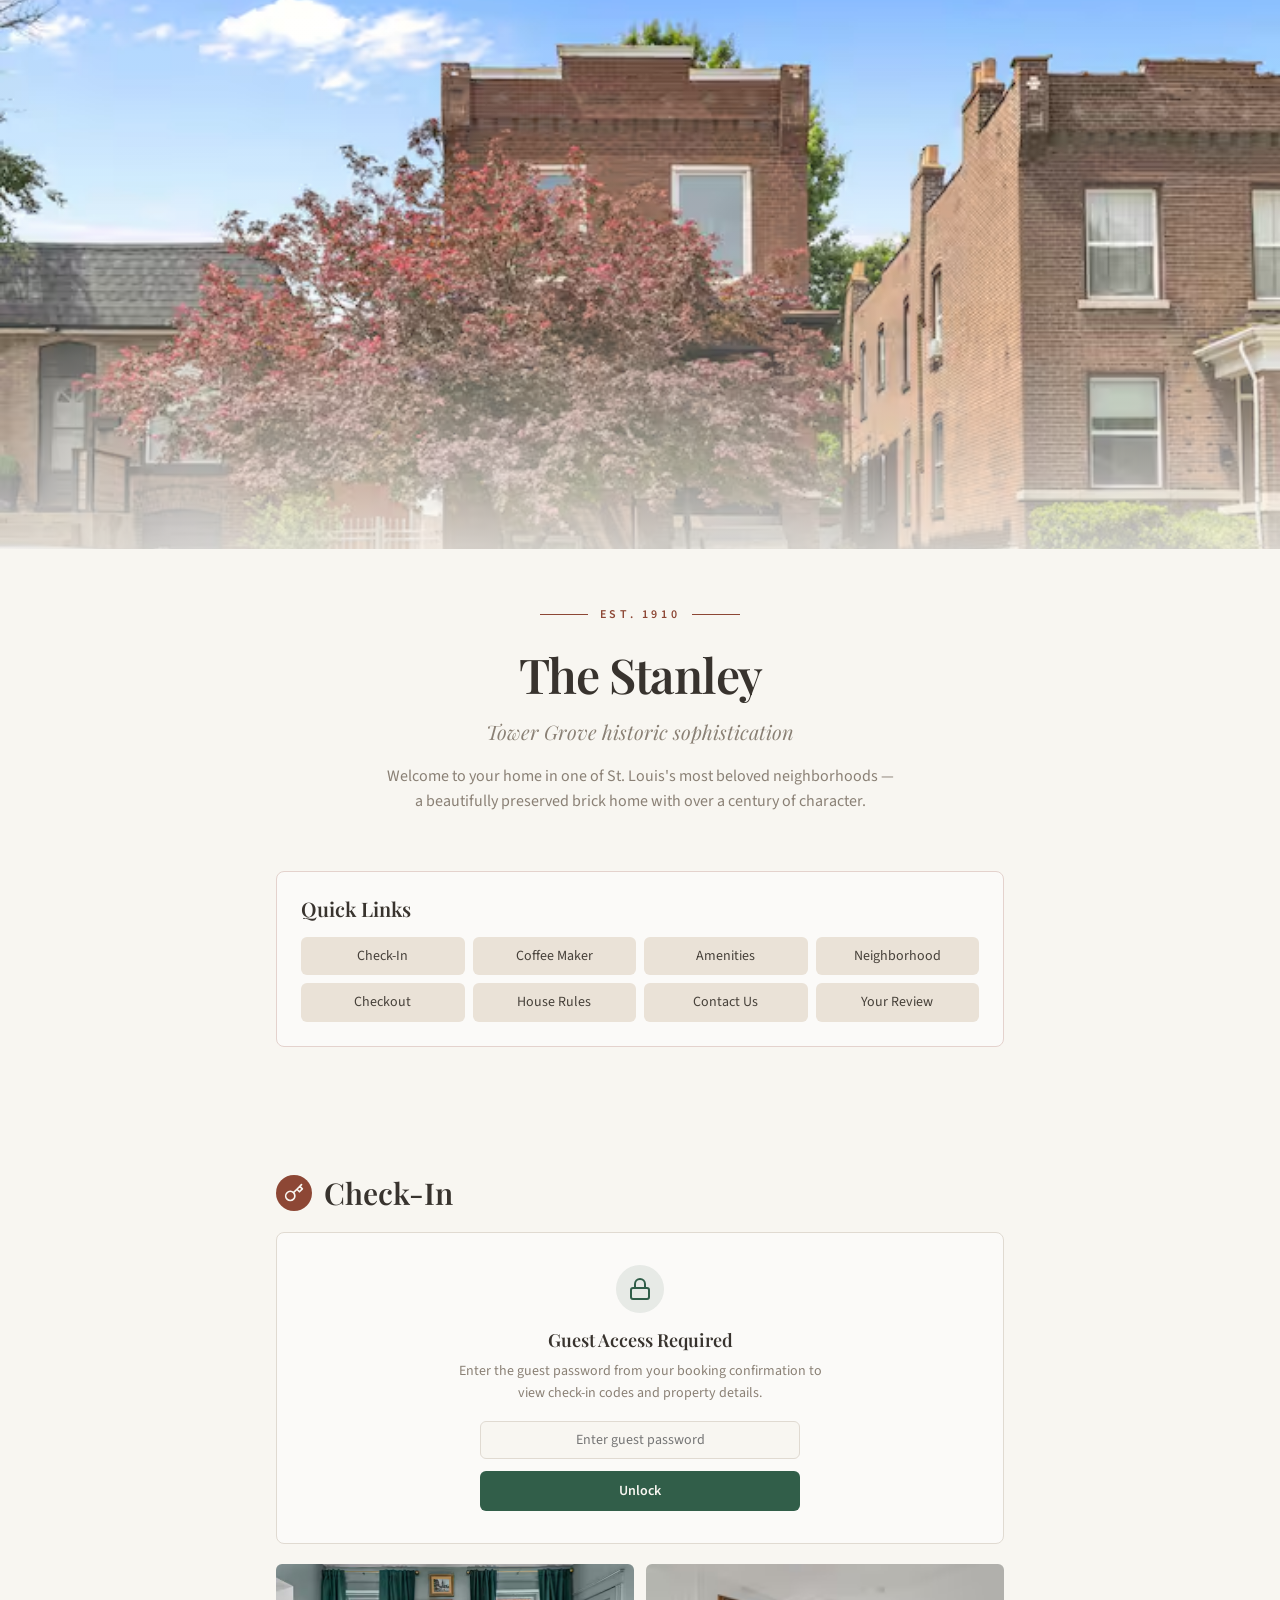
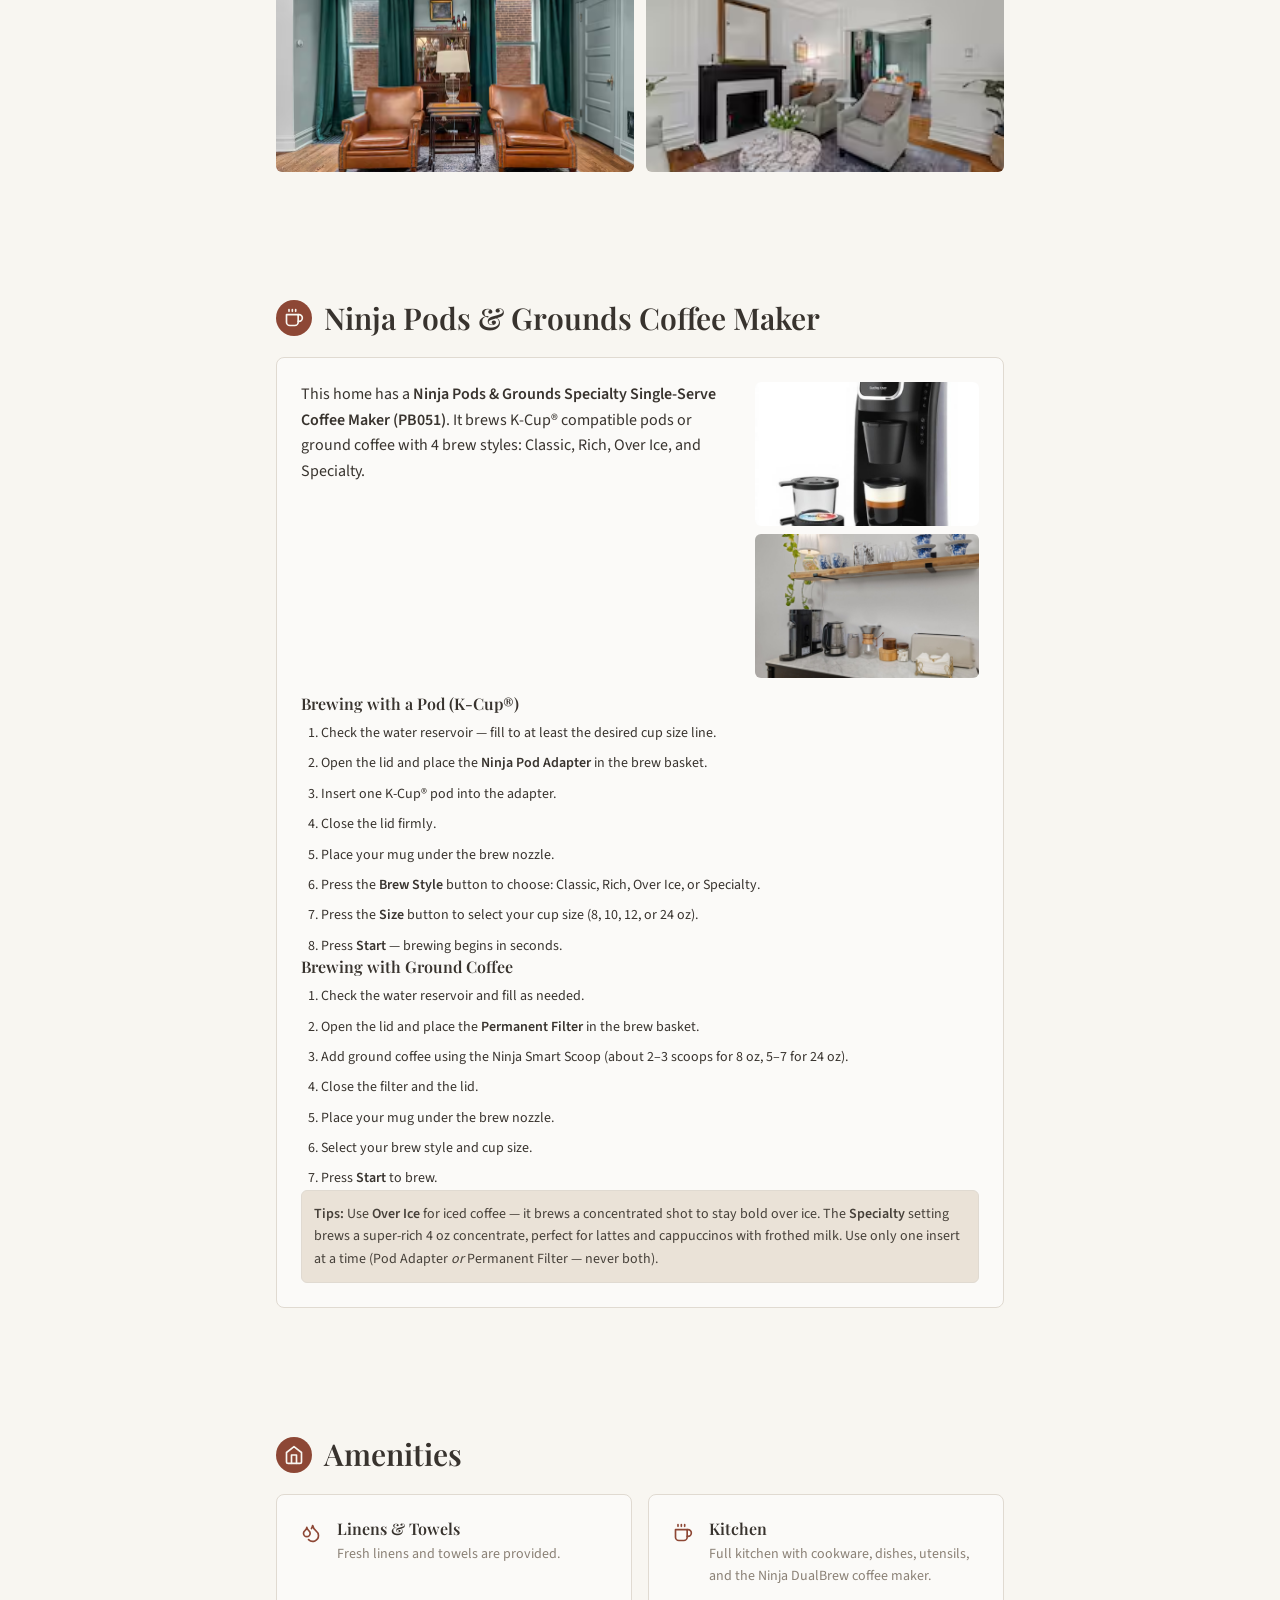
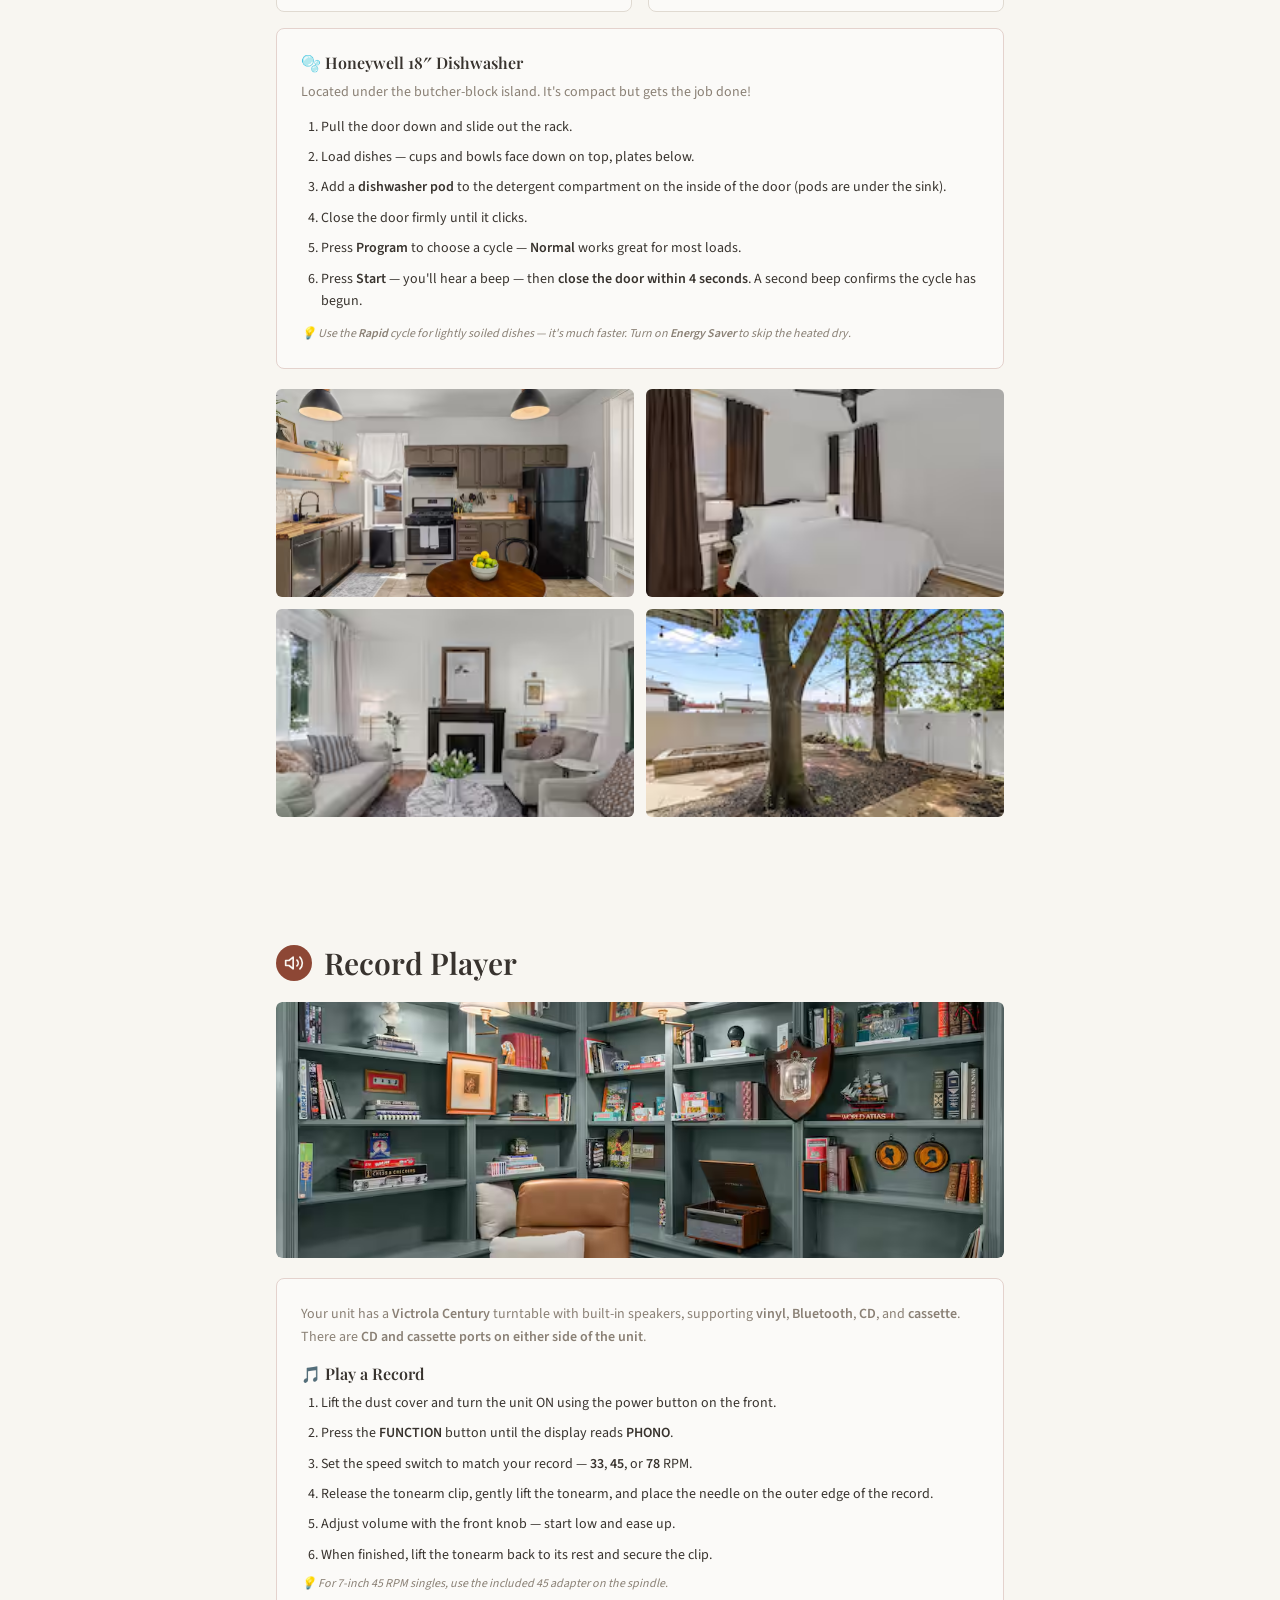
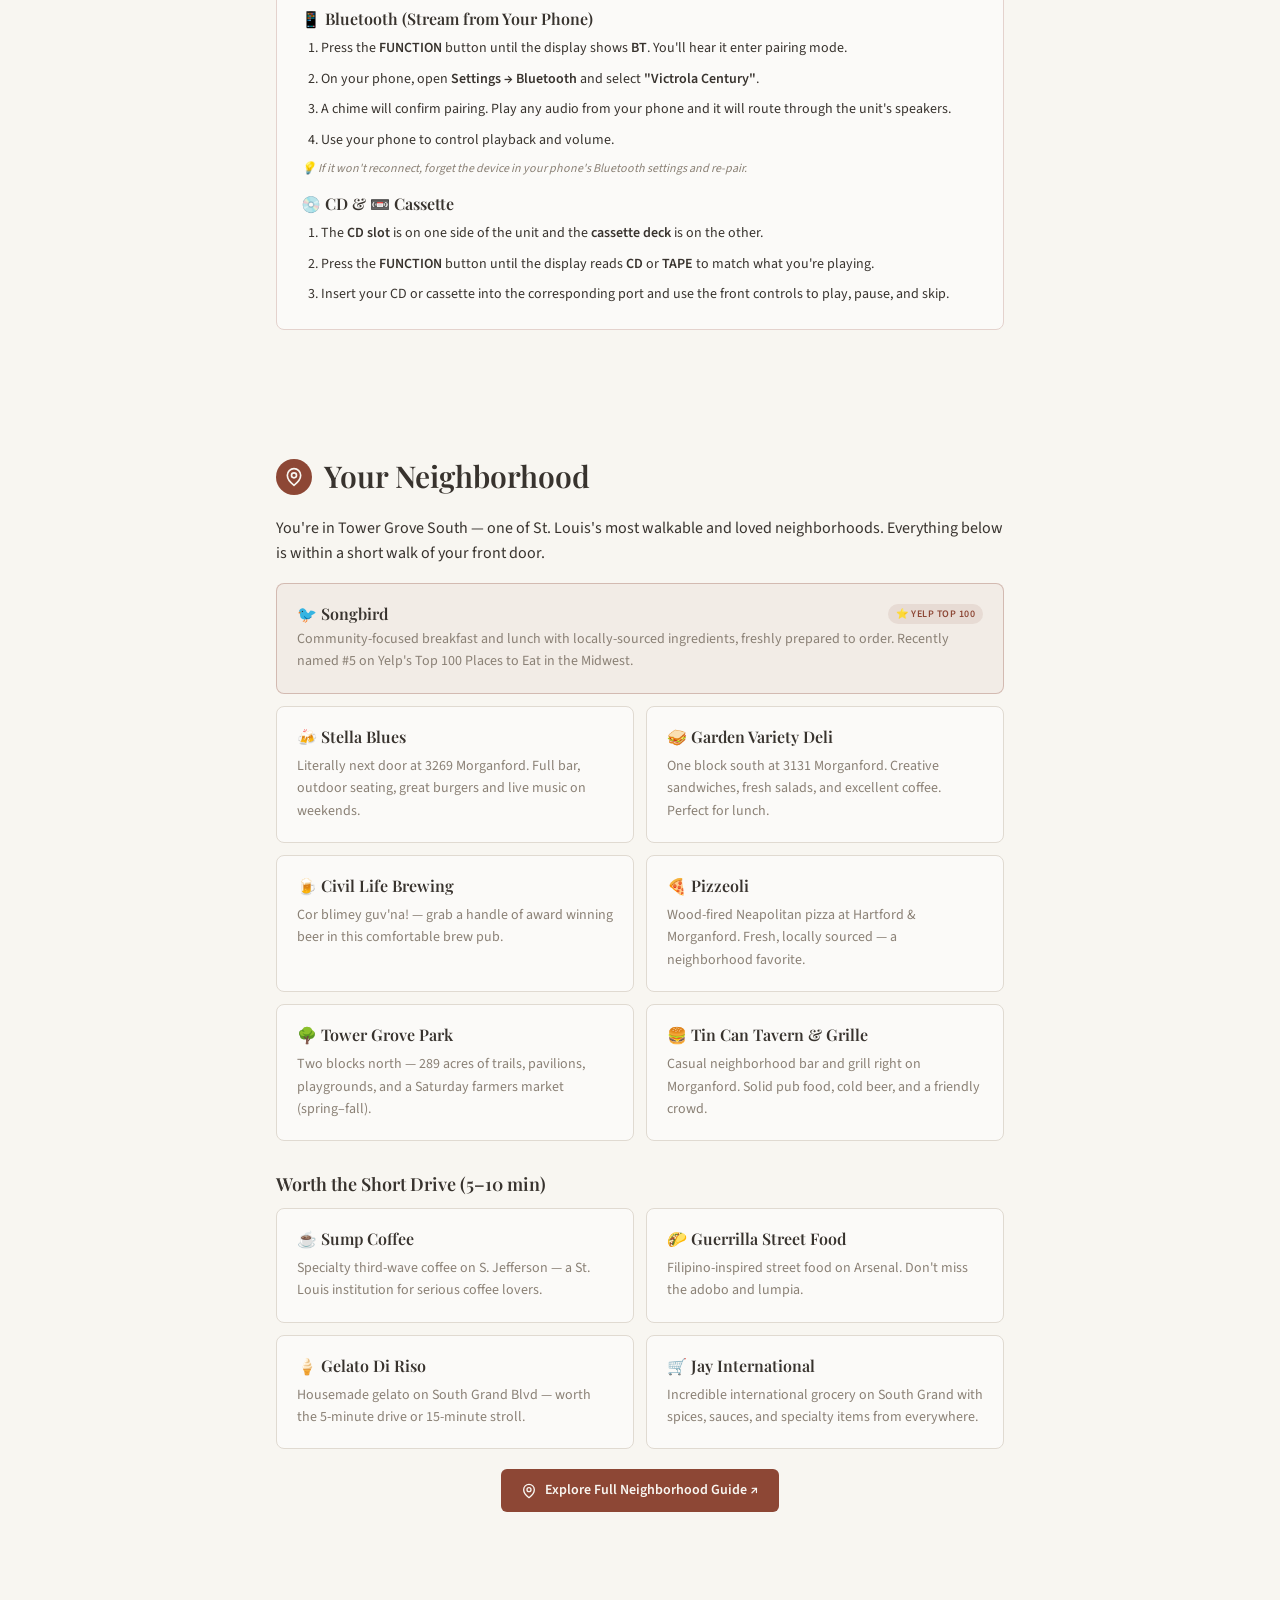
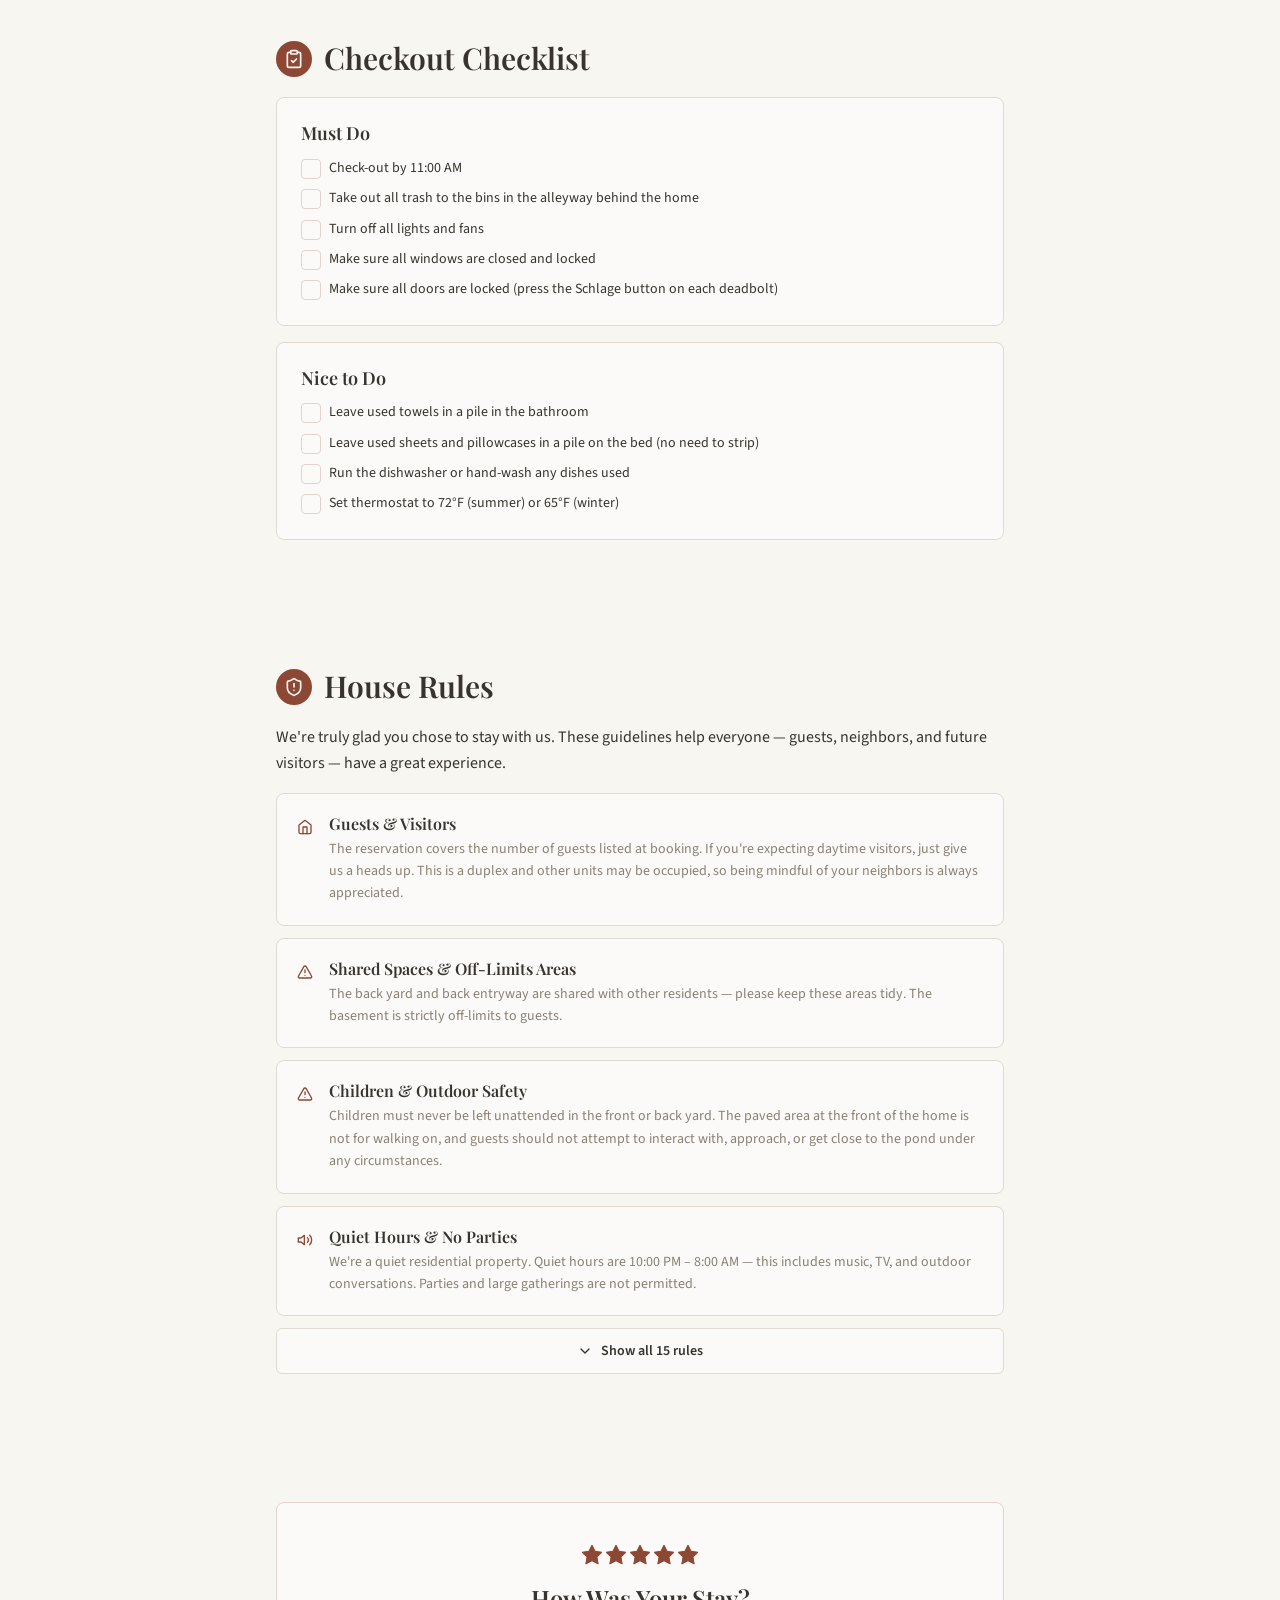
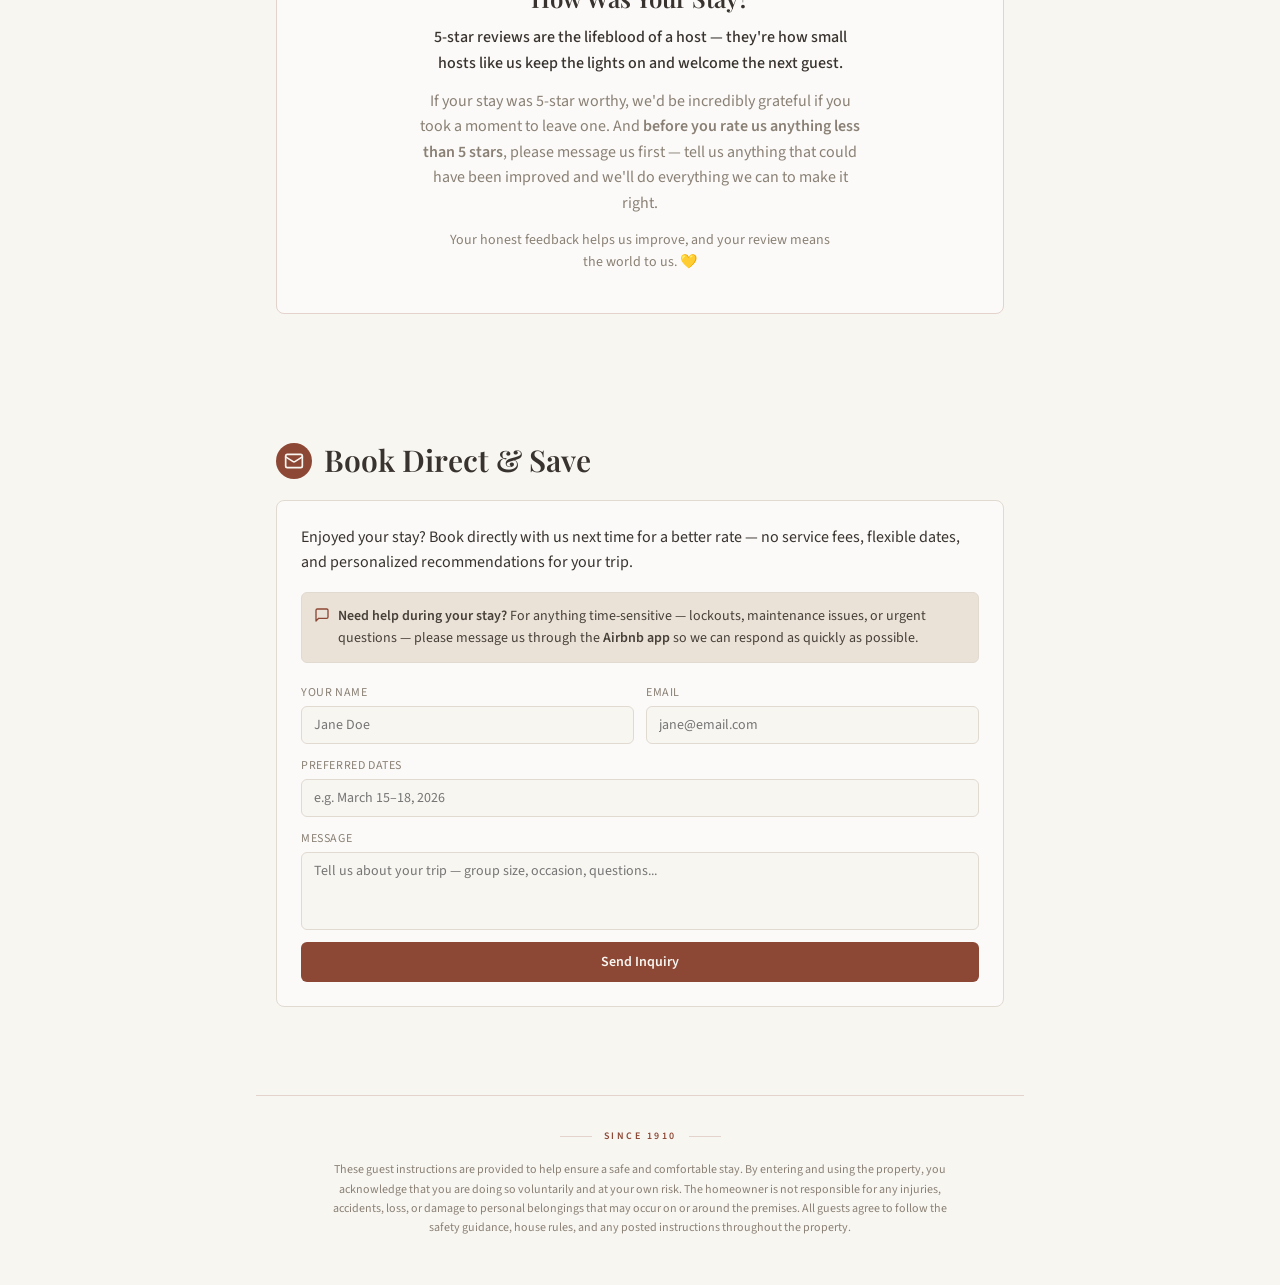
==== morgan-ford-parlor/index.html @ 29f68dd8 "Initial build: The Stanley guest guide (morgan-ford-parlor) Static HTML/CSS rebuild of the guestbook" ====
<!DOCTYPE html>
<html lang="en">
<head>
  <meta charset="UTF-8">
  <meta name="viewport" content="width=device-width, initial-scale=1.0">
  <title>The Stanley — Guest Guide</title>
  <link rel="stylesheet" href="style.css">
</head>
<body>

<!-- ══════════════════════════════════════════════════════════
     HERO
══════════════════════════════════════════════════════════ -->
<header>
  <div class="hero-img-wrap">
    <img
      src="assets/stanley-exterior.jpg"
      alt="The Stanley — a classic brick row home in Tower Grove South"
      class="hero-img"
    />
    <div class="hero-gradient"></div>
  </div>
  <div class="hero-text">
    <div class="hero-divider">
      <span class="hero-divider-line"></span>
      <span class="hero-divider-label">Est. 1910</span>
      <span class="hero-divider-line"></span>
    </div>
    <h1 class="hero-title">The Stanley</h1>
    <p class="hero-subtitle">Tower Grove historic sophistication</p>
    <p class="hero-desc">Welcome to your home in one of St.&nbsp;Louis's most beloved neighborhoods — a beautifully preserved brick home with over a century of character.</p>
  </div>
</header>

<!-- ══════════════════════════════════════════════════════════
     QUICK LINKS
══════════════════════════════════════════════════════════ -->
<nav class="section-container pt-0">
  <div class="info-card border-brick-muted">
    <h2 class="card-h2">Quick Links</h2>
    <div class="quick-links-grid">
      <a href="#checkin"      class="quick-link">Check-In</a>
      <a href="#coffee"       class="quick-link">Coffee Maker</a>
      <a href="#amenities"    class="quick-link">Amenities</a>
      <a href="#neighborhood" class="quick-link">Neighborhood</a>
      <a href="#checkout"     class="quick-link">Checkout</a>
      <a href="#rules"        class="quick-link">House Rules</a>
      <a href="#contact"      class="quick-link">Contact Us</a>
      <a href="#review"       class="quick-link">Your Review</a>
    </div>
  </div>
</nav>

<!-- ══════════════════════════════════════════════════════════
     CHECK-IN
══════════════════════════════════════════════════════════ -->
<section id="checkin" class="section-container">
  <div class="section-header">
    <div class="section-icon">
      <svg viewBox="0 0 24 24"><path d="m21 2-2 2m-7.61 7.61a5.5 5.5 0 1 1-7.778 7.778 5.5 5.5 0 0 1 7.777-7.777zm0 0L15.5 7.5m0 0 3 3L22 7l-3-3m-3.5 3.5L19 4"/></svg>
    </div>
    <h2 class="section-title">Check-In</h2>
  </div>

  <!-- Password Gate (shown when not unlocked) -->
  <div id="checkin-locked" class="password-gate">
    <div class="pg-icon-wrap">
      <div class="pg-icon-circle">
        <svg viewBox="0 0 24 24"><rect width="18" height="11" x="3" y="11" rx="2" ry="2"/><path d="M7 11V7a5 5 0 0 1 10 0v4"/></svg>
      </div>
    </div>
    <h3 class="pg-title">Guest Access Required</h3>
    <p class="pg-desc">Enter the guest password from your booking confirmation to view check-in codes and property details.</p>
    <form class="pg-form" id="pg-form" onsubmit="handlePasswordSubmit(event)">
      <input
        id="pg-input"
        type="password"
        maxlength="50"
        placeholder="Enter guest password"
        class="pg-input"
        oninput="document.getElementById('pg-error').classList.add('hidden')"
      />
      <p id="pg-error" class="pg-error hidden">Incorrect password. Please try again.</p>
      <button type="submit" class="pg-btn">Unlock</button>
    </form>
  </div>

  <!-- Check-in content (hidden until unlocked) -->
  <div id="checkin-content" class="hidden">

    <!-- Times -->
    <div class="grid-2">
      <div class="code-card">
        <p class="code-card-label">Check-In Time</p>
        <p class="code-box">3:00 PM</p>
      </div>
      <div class="code-card">
        <p class="code-card-label">Check-Out Time</p>
        <p class="code-box">11:00 AM</p>
      </div>
    </div>

    <!-- Codes -->
    <div class="grid-2 mt-4">
      <div class="code-card">
        <p class="code-card-label">Door Code</p>
        <p class="code-box">Sent via Airbnb</p>
      </div>
      <div class="code-card">
        <p class="code-card-label">Back Gate Code</p>
        <p class="code-box">9577</p>
      </div>
    </div>

    <!-- WiFi -->
    <div class="wifi-card mt-4">
      <div class="wifi-header">
        <svg viewBox="0 0 24 24"><path d="M5 12.55a11 11 0 0 1 14.08 0"/><path d="M1.42 9a16 16 0 0 1 21.16 0"/><path d="M8.53 16.11a6 6 0 0 1 6.95 0"/><line x1="12" x2="12.01" y1="20" y2="20"/></svg>
        <span class="wifi-label">WiFi: 3257 1st Floor</span>
      </div>
      <p class="code-box" id="wifi-password">GreatStay!</p>
      <button class="wifi-copy-btn" id="wifi-copy-btn" onclick="copyWifiPassword()">
        <svg id="wifi-copy-icon" viewBox="0 0 24 24"><rect width="14" height="14" x="8" y="8" rx="2" ry="2"/><path d="M4 16c-1.1 0-2-.9-2-2V4c0-1.1.9-2 2-2h10c1.1 0 2 .9 2 2"/></svg>
        <svg id="wifi-check-icon" viewBox="0 0 24 24" class="hidden"><path d="M20 6 9 17l-5-5"/></svg>
        <span id="wifi-copy-label">Copy password</span>
      </button>
    </div>

    <!-- Arrival Instructions -->
    <div class="info-card mt-4">
      <h3 class="card-h3">Arrival Instructions</h3>
      <p style="font-size:0.875rem;color:var(--muted-fg);margin-bottom:0.75rem;">
        The front and back doors use a <strong>Schlage Encode Smart Deadbolt</strong> — no physical key needed.
      </p>
      <ol class="steps">
        <li>Navigate to the address provided in your booking confirmation.</li>
        <li>At the front door, enter your <strong>guest code</strong> on the Schlage touchscreen keypad — the deadbolt will unlock automatically.</li>
        <li>Let yourself in and make yourself at home!</li>
        <li>To lock the door, press the <strong>Schlage button</strong> on the keypad.</li>
      </ol>
    </div>

    <!-- Back Gate Collapsible -->
    <div class="info-card mt-4">
      <button class="collapsible-trigger" onclick="toggleBackGate()" aria-expanded="false" id="back-gate-trigger">
        <div class="collapsible-trigger-left">
          <svg viewBox="0 0 24 24"><rect width="18" height="11" x="3" y="11" rx="2" ry="2"/><path d="M7 11V7a5 5 0 0 1 10 0v4"/></svg>
          <h3 class="card-h3" style="margin:0;">Back Gate &amp; Parking Access</h3>
        </div>
        <svg class="collapsible-chevron" id="back-gate-chevron" viewBox="0 0 24 24"><path d="m6 9 6 6 6-6"/></svg>
      </button>
      <div id="back-gate-body" class="hidden">
        <div class="collapsible-body">
          <h4 class="card-h4">Finding the Parking Spot</h4>
          <p style="font-size:0.875rem;color:var(--fg);margin-bottom:0.75rem;">
            Your private parking space is tucked behind the home, accessed from the alley. From Morgan Ford Rd, turn onto <strong>Fyler Ave</strong> and look for the alley entrance just past <strong>Stella Blues Grill</strong>. Head up the alley and you'll find the parking pad directly behind the house — your designated space is highlighted on the map below.
          </p>
          <figure class="parking-map-figure">
            <div style="position:relative;">
              <img
                src="assets/morganford-parking-map.png"
                alt="Map showing the parking area behind the home, accessible from the alley off Fyler Ave"
                loading="lazy"
              />
              <div class="parking-label" aria-hidden="true">Your Parking ↑</div>
            </div>
            <figcaption class="parking-map-caption">Your parking pad (highlighted) sits directly behind the home, off the alley.</figcaption>
          </figure>

          <h4 class="card-h4 mt-4">Using the Back Gate</h4>
          <p style="font-size:0.875rem;color:var(--fg);margin-bottom:0.75rem;">
            The back gate is secured with a <strong>Yardlock</strong> — a keyless latch. Your <strong>Back Gate Code</strong> is shown in the Check-In section above.
          </p>
          <ol class="steps">
            <li>Enter <strong>9577</strong> on the Yardlock keypad on the outside of the gate.</li>
            <li>Once unlocked, <strong>pull the lock itself toward you and down</strong> to release the latch — the gate will swing open.</li>
            <li>After entering, push the gate firmly shut behind you until it <strong>clicks</strong> locked.</li>
          </ol>
          <p style="font-size:0.75rem;color:var(--muted-fg);margin-top:0.75rem;">
            The Yardlock re-locks automatically when the gate closes — just make sure you hear the click.
          </p>
        </div>
      </div>
    </div>

  </div><!-- /checkin-content -->

  <!-- Photos always visible -->
  <div class="photo-grid-2">
    <img src="assets/stanley-living-room.jpg" alt="The Stanley living room with leather chairs and emerald drapes" />
    <img src="assets/stanley-front-parlor.jpg" alt="The Stanley front parlor with marble fireplace" />
  </div>
</section>

<!-- ══════════════════════════════════════════════════════════
     COFFEE MAKER
══════════════════════════════════════════════════════════ -->
<section id="coffee" class="section-container">
  <div class="section-header">
    <div class="section-icon">
      <svg viewBox="0 0 24 24"><path d="M17 8h1a4 4 0 1 1 0 8h-1"/><path d="M3 8h14v9a4 4 0 0 1-4 4H7a4 4 0 0 1-4-4Z"/><line x1="6" x2="6" y1="2" y2="4"/><line x1="10" x2="10" y1="2" y2="4"/><line x1="14" x2="14" y1="2" y2="4"/></svg>
    </div>
    <h2 class="section-title">Ninja Pods &amp; Grounds Coffee Maker</h2>
  </div>
  <div class="info-card">
    <div class="coffee-flex mb-4">
      <div class="coffee-text">
        <p style="color:var(--fg);">This home has a <strong>Ninja Pods &amp; Grounds Specialty Single-Serve Coffee Maker (PB051)</strong>. It brews K-Cup® compatible pods or ground coffee with 4 brew styles: Classic, Rich, Over Ice, and Specialty.</p>
      </div>
      <div class="coffee-images">
        <img src="assets/ninja-dualbrew.jpg" alt="Ninja PB051 Pods &amp; Grounds coffee maker" />
        <img src="assets/stanley-coffee-station.jpg" alt="The Stanley coffee station with kettle, pour-over, grinder, and toaster" />
      </div>
    </div>

    <h3 class="card-h3">Brewing with a Pod (K-Cup®)</h3>
    <ol class="steps mb-4">
      <li>Check the water reservoir — fill to at least the desired cup size line.</li>
      <li>Open the lid and place the <strong>Ninja Pod Adapter</strong> in the brew basket.</li>
      <li>Insert one K-Cup® pod into the adapter.</li>
      <li>Close the lid firmly.</li>
      <li>Place your mug under the brew nozzle.</li>
      <li>Press the <strong>Brew Style</strong> button to choose: Classic, Rich, Over Ice, or Specialty.</li>
      <li>Press the <strong>Size</strong> button to select your cup size (8, 10, 12, or 24 oz).</li>
      <li>Press <strong>Start</strong> — brewing begins in seconds.</li>
    </ol>

    <h3 class="card-h3">Brewing with Ground Coffee</h3>
    <ol class="steps mb-4">
      <li>Check the water reservoir and fill as needed.</li>
      <li>Open the lid and place the <strong>Permanent Filter</strong> in the brew basket.</li>
      <li>Add ground coffee using the Ninja Smart Scoop (about 2–3 scoops for 8 oz, 5–7 for 24 oz).</li>
      <li>Close the filter and the lid.</li>
      <li>Place your mug under the brew nozzle.</li>
      <li>Select your brew style and cup size.</li>
      <li>Press <strong>Start</strong> to brew.</li>
    </ol>

    <div class="tips-box">
      <strong>Tips:</strong> Use <strong>Over Ice</strong> for iced coffee — it brews a concentrated shot to stay bold over ice. The <strong>Specialty</strong> setting brews a super-rich 4 oz concentrate, perfect for lattes and cappuccinos with frothed milk. Use only one insert at a time (Pod Adapter <em>or</em> Permanent Filter — never both).
    </div>
  </div>
</section>

<!-- ══════════════════════════════════════════════════════════
     AMENITIES
══════════════════════════════════════════════════════════ -->
<section id="amenities" class="section-container">
  <div class="section-header">
    <div class="section-icon">
      <svg viewBox="0 0 24 24"><path d="m3 9 9-7 9 7v11a2 2 0 0 1-2 2H5a2 2 0 0 1-2-2z"/><polyline points="9 22 9 12 15 12 15 22"/></svg>
    </div>
    <h2 class="section-title">Amenities</h2>
  </div>

  <div class="grid-2">
    <div class="icon-card">
      <div class="icon-card-icon">
        <svg viewBox="0 0 24 24"><path d="M7 16.3c2.2 0 4-1.83 4-4.05 0-1.16-.57-2.26-1.71-3.19S7.29 6.75 7 5.3c-.29 1.45-1.14 2.84-2.29 3.76S3 11.1 3 12.25c0 2.22 1.8 4.05 4 4.05z"/><path d="M12.56 6.6A10.97 10.97 0 0 0 14 3.02c.5 2.5 2 4.9 4 6.5s3 3.5 3 5.5a6.98 6.98 0 0 1-11.91 4.97"/></svg>
      </div>
      <div>
        <h4 class="icon-card-title">Linens &amp; Towels</h4>
        <p class="icon-card-desc">Fresh linens and towels are provided.</p>
      </div>
    </div>
    <div class="icon-card">
      <div class="icon-card-icon">
        <svg viewBox="0 0 24 24"><path d="M17 8h1a4 4 0 1 1 0 8h-1"/><path d="M3 8h14v9a4 4 0 0 1-4 4H7a4 4 0 0 1-4-4Z"/><line x1="6" x2="6" y1="2" y2="4"/><line x1="10" x2="10" y1="2" y2="4"/><line x1="14" x2="14" y1="2" y2="4"/></svg>
      </div>
      <div>
        <h4 class="icon-card-title">Kitchen</h4>
        <p class="icon-card-desc">Full kitchen with cookware, dishes, utensils, and the Ninja DualBrew coffee maker.</p>
      </div>
    </div>
  </div>

  <!-- Dishwasher -->
  <div class="info-card border-brick-muted mt-4">
    <h3 class="card-h3">🫧 Honeywell 18″ Dishwasher</h3>
    <p style="font-size:0.875rem;color:var(--muted-fg);margin-bottom:0.75rem;">
      Located under the butcher-block island. It's compact but gets the job done!
    </p>
    <ol class="steps">
      <li>Pull the door down and slide out the rack.</li>
      <li>Load dishes — cups and bowls face down on top, plates below.</li>
      <li>Add a <strong>dishwasher pod</strong> to the detergent compartment on the inside of the door (pods are under the sink).</li>
      <li>Close the door firmly until it clicks.</li>
      <li>Press <strong>Program</strong> to choose a cycle — <strong>Normal</strong> works great for most loads.</li>
      <li>Press <strong>Start</strong> — you'll hear a beep — then <strong>close the door within 4 seconds</strong>. A second beep confirms the cycle has begun.</li>
    </ol>
    <p style="font-size:0.75rem;color:var(--muted-fg);margin-top:0.75rem;font-style:italic;">
      💡 Use the <strong>Rapid</strong> cycle for lightly soiled dishes — it's much faster. Turn on <strong>Energy Saver</strong> to skip the heated dry.
    </p>
  </div>

  <div class="photo-grid-2">
    <img src="assets/stanley-kitchen.jpg"      alt="The Stanley eat-in kitchen with butcher-block counters and gas range" />
    <img src="assets/stanley-bedroom.jpg"      alt="The Stanley bedroom with king bed and ceiling fan" />
    <img src="assets/stanley-sitting-room.jpg" alt="The Stanley sitting room with marble fireplace" />
    <img src="assets/stanley-backyard.jpg"     alt="The Stanley private backyard with mature shade tree and string lights" />
  </div>
</section>

<!-- ══════════════════════════════════════════════════════════
     RECORD PLAYER
══════════════════════════════════════════════════════════ -->
<section id="record-player" class="section-container">
  <div class="section-header">
    <div class="section-icon">
      <svg viewBox="0 0 24 24"><polygon points="11 5 6 9 2 9 2 15 6 15 11 19 11 5"/><path d="M15.54 8.46a5 5 0 0 1 0 7.07"/><path d="M19.07 4.93a10 10 0 0 1 0 14.14"/></svg>
    </div>
    <h2 class="section-title">Record Player</h2>
  </div>

  <div class="photo-full mb-5">
    <img src="assets/stanley-library.jpg" alt="The Stanley library nook with leather chair, bookshelves, and Victrola turntable" />
  </div>

  <div class="info-card border-brick-muted">
    <p style="font-size:0.875rem;color:var(--muted-fg);margin-bottom:1rem;">
      Your unit has a <strong>Victrola Century</strong> turntable with built-in speakers, supporting <strong>vinyl</strong>, <strong>Bluetooth</strong>, <strong>CD</strong>, and <strong>cassette</strong>. There are <strong>CD and cassette ports on either side of the unit</strong>.
    </p>

    <div class="record-section">
      <h3 class="record-section-title">🎵 Play a Record</h3>
      <ol class="steps">
        <li>Lift the dust cover and turn the unit ON using the power button on the front.</li>
        <li>Press the <strong>FUNCTION</strong> button until the display reads <strong>PHONO</strong>.</li>
        <li>Set the speed switch to match your record — <strong>33</strong>, <strong>45</strong>, or <strong>78</strong> RPM.</li>
        <li>Release the tonearm clip, gently lift the tonearm, and place the needle on the outer edge of the record.</li>
        <li>Adjust volume with the front knob — start low and ease up.</li>
        <li>When finished, lift the tonearm back to its rest and secure the clip.</li>
      </ol>
      <p class="record-tip">💡 For 7-inch 45 RPM singles, use the included 45 adapter on the spindle.</p>
    </div>

    <div class="record-section">
      <h3 class="record-section-title">📱 Bluetooth (Stream from Your Phone)</h3>
      <ol class="steps">
        <li>Press the <strong>FUNCTION</strong> button until the display shows <strong>BT</strong>. You'll hear it enter pairing mode.</li>
        <li>On your phone, open <strong>Settings → Bluetooth</strong> and select <strong>"Victrola Century"</strong>.</li>
        <li>A chime will confirm pairing. Play any audio from your phone and it will route through the unit's speakers.</li>
        <li>Use your phone to control playback and volume.</li>
      </ol>
      <p class="record-tip">💡 If it won't reconnect, forget the device in your phone's Bluetooth settings and re-pair.</p>
    </div>

    <div class="record-section">
      <h3 class="record-section-title">💿 CD &amp; 📼 Cassette</h3>
      <ol class="steps">
        <li>The <strong>CD slot</strong> is on one side of the unit and the <strong>cassette deck</strong> is on the other.</li>
        <li>Press the <strong>FUNCTION</strong> button until the display reads <strong>CD</strong> or <strong>TAPE</strong> to match what you're playing.</li>
        <li>Insert your CD or cassette into the corresponding port and use the front controls to play, pause, and skip.</li>
      </ol>
    </div>
  </div>
</section>

<!-- ══════════════════════════════════════════════════════════
     NEIGHBORHOOD
══════════════════════════════════════════════════════════ -->
<section id="neighborhood" class="section-container">
  <div class="section-header">
    <div class="section-icon">
      <svg viewBox="0 0 24 24"><path d="M20 10c0 6-8 12-8 12s-8-6-8-12a8 8 0 0 1 16 0Z"/><circle cx="12" cy="10" r="3"/></svg>
    </div>
    <h2 class="section-title">Your Neighborhood</h2>
  </div>

  <p style="color:var(--fg);margin-bottom:1rem;">
    You're in Tower Grove South — one of St.&nbsp;Louis's most walkable and loved neighborhoods. Everything below is within a short walk of your front door.
  </p>

  <div class="neighborhood-grid">
    <div class="nbhd-card highlight full-row">
      <div class="nbhd-card-header">
        <h4 class="nbhd-title">🐦 Songbird</h4>
        <span class="nbhd-badge">⭐ Yelp Top 100</span>
      </div>
      <p class="nbhd-desc">Community-focused breakfast and lunch with locally-sourced ingredients, freshly prepared to order. Recently named #5 on Yelp's Top 100 Places to Eat in the Midwest.</p>
    </div>
    <div class="nbhd-card">
      <h4 class="nbhd-title mb-2">🍻 Stella Blues</h4>
      <p class="nbhd-desc">Literally next door at 3269 Morganford. Full bar, outdoor seating, great burgers and live music on weekends.</p>
    </div>
    <div class="nbhd-card">
      <h4 class="nbhd-title mb-2">🥪 Garden Variety Deli</h4>
      <p class="nbhd-desc">One block south at 3131 Morganford. Creative sandwiches, fresh salads, and excellent coffee. Perfect for lunch.</p>
    </div>
    <div class="nbhd-card">
      <h4 class="nbhd-title mb-2">🍺 Civil Life Brewing</h4>
      <p class="nbhd-desc">Cor blimey guv'na! — grab a handle of award winning beer in this comfortable brew pub.</p>
    </div>
    <div class="nbhd-card">
      <h4 class="nbhd-title mb-2">🍕 Pizzeoli</h4>
      <p class="nbhd-desc">Wood-fired Neapolitan pizza at Hartford &amp; Morganford. Fresh, locally sourced — a neighborhood favorite.</p>
    </div>
    <div class="nbhd-card">
      <h4 class="nbhd-title mb-2">🌳 Tower Grove Park</h4>
      <p class="nbhd-desc">Two blocks north — 289 acres of trails, pavilions, playgrounds, and a Saturday farmers market (spring–fall).</p>
    </div>
    <div class="nbhd-card">
      <h4 class="nbhd-title mb-2">🍔 Tin Can Tavern &amp; Grille</h4>
      <p class="nbhd-desc">Casual neighborhood bar and grill right on Morganford. Solid pub food, cold beer, and a friendly crowd.</p>
    </div>
  </div>

  <h3 class="nbhd-subheading">Worth the Short Drive (5–10 min)</h3>
  <div class="neighborhood-grid">
    <div class="nbhd-card">
      <h4 class="nbhd-title mb-2">☕ Sump Coffee</h4>
      <p class="nbhd-desc">Specialty third-wave coffee on S. Jefferson — a St. Louis institution for serious coffee lovers.</p>
    </div>
    <div class="nbhd-card">
      <h4 class="nbhd-title mb-2">🌮 Guerrilla Street Food</h4>
      <p class="nbhd-desc">Filipino-inspired street food on Arsenal. Don't miss the adobo and lumpia.</p>
    </div>
    <div class="nbhd-card">
      <h4 class="nbhd-title mb-2">🍦 Gelato Di Riso</h4>
      <p class="nbhd-desc">Housemade gelato on South Grand Blvd — worth the 5-minute drive or 15-minute stroll.</p>
    </div>
    <div class="nbhd-card">
      <h4 class="nbhd-title mb-2">🛒 Jay International</h4>
      <p class="nbhd-desc">Incredible international grocery on South Grand with spices, sauces, and specialty items from everywhere.</p>
    </div>
  </div>

  <div style="margin-top:1.25rem;text-align:center;">
    <a href="tower-grove-south.html" class="explore-btn">
      <svg viewBox="0 0 24 24"><path d="M20 10c0 6-8 12-8 12s-8-6-8-12a8 8 0 0 1 16 0Z"/><circle cx="12" cy="10" r="3"/></svg>
      Explore Full Neighborhood Guide ↗
    </a>
  </div>
</section>

<!-- ══════════════════════════════════════════════════════════
     CHECKOUT
══════════════════════════════════════════════════════════ -->
<section id="checkout" class="section-container">
  <div class="section-header">
    <div class="section-icon">
      <svg viewBox="0 0 24 24"><rect width="8" height="4" x="8" y="2" rx="1" ry="1"/><path d="M16 4h2a2 2 0 0 1 2 2v14a2 2 0 0 1-2 2H6a2 2 0 0 1-2-2V6a2 2 0 0 1 2-2h2"/><path d="m9 14 2 2 4-4"/></svg>
    </div>
    <h2 class="section-title">Checkout Checklist</h2>
  </div>

  <div class="space-y-4">
    <div class="info-card">
      <h3 class="checklist-title">Must Do</h3>
      <ul class="checklist-items">
        <li class="checklist-item"><span class="checklist-box"></span>Check-out by 11:00 AM</li>
        <li class="checklist-item"><span class="checklist-box"></span>Take out all trash to the bins in the alleyway behind the home</li>
        <li class="checklist-item"><span class="checklist-box"></span>Turn off all lights and fans</li>
        <li class="checklist-item"><span class="checklist-box"></span>Make sure all windows are closed and locked</li>
        <li class="checklist-item"><span class="checklist-box"></span>Make sure all doors are locked (press the Schlage button on each deadbolt)</li>
      </ul>
    </div>
    <div class="info-card">
      <h3 class="checklist-title">Nice to Do</h3>
      <ul class="checklist-items">
        <li class="checklist-item"><span class="checklist-box"></span>Leave used towels in a pile in the bathroom</li>
        <li class="checklist-item"><span class="checklist-box"></span>Leave used sheets and pillowcases in a pile on the bed (no need to strip)</li>
        <li class="checklist-item"><span class="checklist-box"></span>Run the dishwasher or hand-wash any dishes used</li>
        <li class="checklist-item"><span class="checklist-box"></span>Set thermostat to 72°F (summer) or 65°F (winter)</li>
      </ul>
    </div>
  </div>
</section>

<!-- ══════════════════════════════════════════════════════════
     HOUSE RULES
══════════════════════════════════════════════════════════ -->
<section id="rules" class="section-container">
  <div class="section-header">
    <div class="section-icon">
      <svg viewBox="0 0 24 24"><path d="M20 13c0 5-3.5 7.5-7.66 8.95a1 1 0 0 1-.67-.01C7.5 20.5 4 18 4 13V6a1 1 0 0 1 1-1c2 0 4.5-1.2 6.24-2.72a1.17 1.17 0 0 1 1.52 0C14.51 3.81 17 5 19 5a1 1 0 0 1 1 1z"/><path d="M12 8v4"/><path d="M12 16h.01"/></svg>
    </div>
    <h2 class="section-title">House Rules</h2>
  </div>

  <p style="color:var(--fg);margin-bottom:1rem;">
    We're truly glad you chose to stay with us. These guidelines help everyone — guests, neighbors, and future visitors — have a great experience.
  </p>

  <div id="rules-list">
    <!-- Rule 1 -->
    <div class="rule-card">
      <div class="rule-icon"><svg viewBox="0 0 24 24"><path d="m3 9 9-7 9 7v11a2 2 0 0 1-2 2H5a2 2 0 0 1-2-2z"/><polyline points="9 22 9 12 15 12 15 22"/></svg></div>
      <div><h4 class="rule-title">Guests &amp; Visitors</h4><p class="rule-desc">The reservation covers the number of guests listed at booking. If you're expecting daytime visitors, just give us a heads up. This is a duplex and other units may be occupied, so being mindful of your neighbors is always appreciated.</p></div>
    </div>
    <!-- Rule 2 -->
    <div class="rule-card">
      <div class="rule-icon"><svg viewBox="0 0 24 24"><path d="m21.73 18-8-14a2 2 0 0 0-3.48 0l-8 14A2 2 0 0 0 4 21h16a2 2 0 0 0 1.73-3Z"/><path d="M12 9v4"/><path d="M12 17h.01"/></svg></div>
      <div><h4 class="rule-title">Shared Spaces &amp; Off-Limits Areas</h4><p class="rule-desc">The back yard and back entryway are shared with other residents — please keep these areas tidy. The basement is strictly off-limits to guests.</p></div>
    </div>
    <!-- Rule 3 -->
    <div class="rule-card">
      <div class="rule-icon"><svg viewBox="0 0 24 24"><path d="m21.73 18-8-14a2 2 0 0 0-3.48 0l-8 14A2 2 0 0 0 4 21h16a2 2 0 0 0 1.73-3Z"/><path d="M12 9v4"/><path d="M12 17h.01"/></svg></div>
      <div><h4 class="rule-title">Children &amp; Outdoor Safety</h4><p class="rule-desc">Children must never be left unattended in the front or back yard. The paved area at the front of the home is not for walking on, and guests should not attempt to interact with, approach, or get close to the pond under any circumstances.</p></div>
    </div>
    <!-- Rule 4 -->
    <div class="rule-card">
      <div class="rule-icon"><svg viewBox="0 0 24 24"><polygon points="11 5 6 9 2 9 2 15 6 15 11 19 11 5"/><path d="M15.54 8.46a5 5 0 0 1 0 7.07"/><path d="M19.07 4.93a10 10 0 0 1 0 14.14"/></svg></div>
      <div><h4 class="rule-title">Quiet Hours &amp; No Parties</h4><p class="rule-desc">We're a quiet residential property. Quiet hours are 10:00 PM – 8:00 AM — this includes music, TV, and outdoor conversations. Parties and large gatherings are not permitted.</p></div>
    </div>
    <!-- Rules 5–15 (hidden initially) -->
    <div id="rules-extra" class="hidden">
      <!-- Rule 5 -->
      <div class="rule-card">
        <div class="rule-icon"><svg viewBox="0 0 24 24"><path d="M18 12H2v4h16"/><path d="M22 12v4"/><path d="M7 12v4"/><path d="M18 8c0-2.5-2-2.5-2-5"/><path d="M22 8c0-2.5-2-2.5-2-5"/></svg></div>
        <div><h4 class="rule-title">No Smoking or Vaping</h4><p class="rule-desc">Smoking and vaping (including marijuana) are not permitted anywhere inside the unit or on the property. The home is equipped with smoke and vape detection sensors.</p></div>
      </div>
      <!-- Rule 6 -->
      <div class="rule-card">
        <div class="rule-icon"><svg viewBox="0 0 24 24"><path d="M10 5.172C10 3.782 8.423 2.679 6.5 3c-2.823.47-4.113 6.006-4 7 .08.703 1.725 1.722 3.656 1 1.261-.472 1.96-1.45 2.344-2.5"/><path d="m14.267 5.172c0-1.39 1.577-2.493 3.5-2.172 2.823.47 4.113 6.006 4 7-.08.703-1.725 1.722-3.656 1-1.261-.472-1.855-1.45-2.239-2.5"/><path d="M8 14v.5"/><path d="M16 14v.5"/><path d="M11.25 16.25h1.5L12 17l-.75-.75Z"/><path d="M4.42 11.247A13.152 13.152 0 0 0 4 14.556C4 18.728 7.582 21 12 21s8-2.272 8-6.444c0-1.061-.162-2.2-.493-3.309m-9.243-6.082A8.801 8.801 0 0 1 12 5c.78 0 1.5.108 2.161.306"/></svg></div>
        <div><h4 class="rule-title">Pets</h4><p class="rule-desc">We love pets! However, we aren't able to accommodate them unless explicitly approved at booking. Please reach out before booking if you'd like to discuss.</p></div>
      </div>
      <!-- Rule 7 -->
      <div class="rule-card">
        <div class="rule-icon"><svg viewBox="0 0 24 24"><circle cx="12" cy="12" r="10"/><path d="M9 17V7h4a3 3 0 0 1 0 6H9"/></svg></div>
        <div><h4 class="rule-title">Parking</h4><p class="rule-desc">One private parking space in the back — use only the space designated for this unit. Street parking also available. Note: street cleaning on Morganford occurs on Wednesdays — check No Parking signs for times.</p></div>
      </div>
      <!-- Rule 8 -->
      <div class="rule-card">
        <div class="rule-icon"><svg viewBox="0 0 24 24"><path d="M12 22v-5"/><path d="M9 8V2"/><path d="M15 8V2"/><path d="M18 8v5a4 4 0 0 1-4 4h-4a4 4 0 0 1-4-4V8Z"/></svg></div>
        <div><h4 class="rule-title">Don't Unplug Devices</h4><p class="rule-desc">The WiFi router, smart locks, thermostat, and sensors need to stay plugged in. If something seems off, just message us!</p></div>
      </div>
      <!-- Rule 9 -->
      <div class="rule-card">
        <div class="rule-icon"><svg viewBox="0 0 24 24"><path d="M14 14.76V3.5a2.5 2.5 0 0 0-5 0v11.26a4.5 4.5 0 1 0 5 0z"/></svg></div>
        <div><h4 class="rule-title">Thermostat &amp; Utilities</h4><p class="rule-desc">Set the thermostat no lower than 68°F in summer, no higher than 72°F in winter. Turn off lights and climate control when heading out.</p></div>
      </div>
      <!-- Rule 10 -->
      <div class="rule-card">
        <div class="rule-icon"><svg viewBox="0 0 24 24"><path d="M3 6h18"/><path d="M19 6v14c0 1-1 2-2 2H7c-1 0-2-1-2-2V6"/><path d="M8 6V4c0-1 1-2 2-2h4c1 0 2 1 2 2v2"/><line x1="10" x2="10" y1="11" y2="17"/><line x1="14" x2="14" y1="11" y2="17"/></svg></div>
        <div><h4 class="rule-title">Trash &amp; Recycling</h4><p class="rule-desc">Bag all trash and dispose of it in the dumpster in the alley behind the parking area. Keep the unit and shared areas tidy.</p></div>
      </div>
      <!-- Rule 11 -->
      <div class="rule-card">
        <div class="rule-icon"><svg viewBox="0 0 24 24"><path d="M2 12s3-7 10-7 10 7 10 7-3 7-10 7-10-7-10-7Z"/><circle cx="12" cy="12" r="3"/></svg></div>
        <div><h4 class="rule-title">Privacy &amp; Security</h4><p class="rule-desc">No cameras or recording devices inside — your privacy is completely respected. Exterior cameras are in place for security. Smoke and vape detection sensors are installed.</p></div>
      </div>
      <!-- Rule 12 -->
      <div class="rule-card">
        <div class="rule-icon"><svg viewBox="0 0 24 24"><path d="m16 16 3-8 3 8c-.87.65-1.92 1-3 1s-2.13-.35-3-1Z"/><path d="m2 16 3-8 3 8c-.87.65-1.92 1-3 1s-2.13-.35-3-1Z"/><path d="M7 21H17"/><path d="M12 3v18"/><path d="M3 7h2c2 0 5-1 7-2 2 1 5 2 7 2h2"/></svg></div>
        <div><h4 class="rule-title">Local Compliance</h4><p class="rule-desc">This property operates in full compliance with City of St. Louis short-term rental regulations.</p></div>
      </div>
      <!-- Rule 13 -->
      <div class="rule-card">
        <div class="rule-icon"><svg viewBox="0 0 24 24"><path d="m3 9 9-7 9 7v11a2 2 0 0 1-2 2H5a2 2 0 0 1-2-2z"/><polyline points="9 22 9 12 15 12 15 22"/></svg></div>
        <div><h4 class="rule-title">Take Care of the Space</h4><p class="rule-desc">Please treat the home and its contents with care. If anything breaks, just let us know. Guests are responsible for damage beyond normal wear and tear.</p></div>
      </div>
      <!-- Rule 14 -->
      <div class="rule-card">
        <div class="rule-icon"><svg viewBox="0 0 24 24"><path d="m21.73 18-8-14a2 2 0 0 0-3.48 0l-8 14A2 2 0 0 0 4 21h16a2 2 0 0 0 1.73-3Z"/><path d="M12 9v4"/><path d="M12 17h.01"/></svg></div>
        <div><h4 class="rule-title">A Note on Fees</h4><p class="rule-desc">Additional charges may apply for property damage, unauthorized smoking/vaping, unapproved pets, or unauthorized late check-out.</p></div>
      </div>
      <!-- Rule 15 -->
      <div class="rule-card">
        <div class="rule-icon"><svg viewBox="0 0 24 24"><circle cx="12" cy="12" r="10"/><path d="M9.09 9a3 3 0 0 1 5.83 1c0 2-3 3-3 3"/><path d="M12 17h.01"/></svg></div>
        <div><h4 class="rule-title">Questions?</h4><p class="rule-desc">We're always just a message away. Reach out anytime via Airbnb and we'll get back to you as quickly as possible!</p></div>
      </div>
    </div><!-- /rules-extra -->
  </div><!-- /rules-list -->

  <button class="show-all-btn" id="show-all-btn" onclick="showAllRules()">
    <svg viewBox="0 0 24 24"><path d="m6 9 6 6 6-6"/></svg>
    Show all 15 rules
  </button>
</section>

<!-- ══════════════════════════════════════════════════════════
     REVIEW
══════════════════════════════════════════════════════════ -->
<section id="review" class="section-container">
  <div class="review-card">
    <div class="stars">
      <svg viewBox="0 0 24 24"><polygon points="12 2 15.09 8.26 22 9.27 17 14.14 18.18 21.02 12 17.77 5.82 21.02 7 14.14 2 9.27 8.91 8.26 12 2"/></svg>
      <svg viewBox="0 0 24 24"><polygon points="12 2 15.09 8.26 22 9.27 17 14.14 18.18 21.02 12 17.77 5.82 21.02 7 14.14 2 9.27 8.91 8.26 12 2"/></svg>
      <svg viewBox="0 0 24 24"><polygon points="12 2 15.09 8.26 22 9.27 17 14.14 18.18 21.02 12 17.77 5.82 21.02 7 14.14 2 9.27 8.91 8.26 12 2"/></svg>
      <svg viewBox="0 0 24 24"><polygon points="12 2 15.09 8.26 22 9.27 17 14.14 18.18 21.02 12 17.77 5.82 21.02 7 14.14 2 9.27 8.91 8.26 12 2"/></svg>
      <svg viewBox="0 0 24 24"><polygon points="12 2 15.09 8.26 22 9.27 17 14.14 18.18 21.02 12 17.77 5.82 21.02 7 14.14 2 9.27 8.91 8.26 12 2"/></svg>
    </div>
    <h2 style="font-family:var(--font-display);font-size:1.5rem;font-weight:600;color:var(--fg);margin:0 0 0.75rem 0;">How Was Your Stay?</h2>
    <p style="color:var(--fg);max-width:28rem;margin:0 auto 0.75rem;font-weight:500;">
      5-star reviews are the lifeblood of a host — they're how small hosts like us keep the lights on and welcome the next guest.
    </p>
    <p style="color:var(--muted-fg);max-width:28rem;margin:0 auto 0.75rem;">
      If your stay was 5-star worthy, we'd be incredibly grateful if you took a moment to leave one. And <strong>before you rate us anything less than 5 stars</strong>, please message us first — tell us anything that could have been improved and we'll do everything we can to make it right.
    </p>
    <p style="font-size:0.875rem;color:var(--muted-fg);max-width:24rem;margin:0 auto;">
      Your honest feedback helps us improve, and your review means the world to us. 💛
    </p>
  </div>
</section>

<!-- ══════════════════════════════════════════════════════════
     CONTACT / BOOK DIRECT
══════════════════════════════════════════════════════════ -->
<section id="contact" class="section-container">
  <div class="section-header">
    <div class="section-icon">
      <svg viewBox="0 0 24 24"><rect width="20" height="16" x="2" y="4" rx="2"/><path d="m22 7-8.97 5.7a1.94 1.94 0 0 1-2.06 0L2 7"/></svg>
    </div>
    <h2 class="section-title">Book Direct &amp; Save</h2>
  </div>
  <div class="info-card">
    <p style="color:var(--fg);margin-bottom:1rem;">
      Enjoyed your stay? Book directly with us next time for a better rate — no service fees, flexible dates, and personalized recommendations for your trip.
    </p>
    <div class="info-note mb-5">
      <svg viewBox="0 0 24 24"><path d="M21 15a2 2 0 0 1-2 2H7l-4 4V5a2 2 0 0 1 2-2h14a2 2 0 0 1 2 2z"/></svg>
      <span><strong>Need help during your stay?</strong> For anything time-sensitive — lockouts, maintenance issues, or urgent questions — please message us through the <strong>Airbnb app</strong> so we can respond as quickly as possible.</span>
    </div>

    <!-- Contact Form -->
    <div id="contact-form-wrap">
      <form id="contact-form" onsubmit="handleContactSubmit(event)" novalidate>
        <div class="form-row">
          <div class="form-group">
            <label class="form-label" for="contact-name">Your Name</label>
            <input id="contact-name" type="text" maxlength="100" placeholder="Jane Doe" class="form-input" required />
            <span id="err-name" class="form-error hidden"></span>
          </div>
          <div class="form-group">
            <label class="form-label" for="contact-email">Email</label>
            <input id="contact-email" type="email" maxlength="255" placeholder="jane@email.com" class="form-input" required />
            <span id="err-email" class="form-error hidden"></span>
          </div>
        </div>
        <div class="form-group mb-3">
          <label class="form-label" for="contact-dates">Preferred Dates</label>
          <input id="contact-dates" type="text" maxlength="100" placeholder="e.g. March 15–18, 2026" class="form-input" />
          <span id="err-dates" class="form-error hidden"></span>
        </div>
        <div class="form-group">
          <label class="form-label" for="contact-message">Message</label>
          <textarea id="contact-message" maxlength="1000" rows="3" placeholder="Tell us about your trip — group size, occasion, questions..." class="form-textarea" required></textarea>
          <span id="err-message" class="form-error hidden"></span>
        </div>
        <button type="submit" class="form-submit">Send Inquiry</button>
      </form>
    </div>

    <div id="contact-success" class="form-success hidden">
      <p class="form-success-title">Thanks for reaching out!</p>
      <p class="form-success-msg">Your email app should have opened with your inquiry. We'll get back to you soon!</p>
      <button class="form-again-btn" onclick="resetContactForm()">Send another inquiry</button>
    </div>
  </div>
</section>

<!-- ══════════════════════════════════════════════════════════
     FOOTER
══════════════════════════════════════════════════════════ -->
<footer class="site-footer">
  <div class="footer-divider">
    <span class="footer-divider-line"></span>
    <span class="footer-divider-label">Since 1910</span>
    <span class="footer-divider-line"></span>
  </div>
  <p class="footer-disclaimer">
    These guest instructions are provided to help ensure a safe and comfortable stay. By entering and using the property, you acknowledge that you are doing so voluntarily and at your own risk. The homeowner is not responsible for any injuries, accidents, loss, or damage to personal belongings that may occur on or around the premises. All guests agree to follow the safety guidance, house rules, and any posted instructions throughout the property.
  </p>
</footer>

<!-- ══════════════════════════════════════════════════════════
     JAVASCRIPT
══════════════════════════════════════════════════════════ -->
<script>
(function () {
  'use strict';

  const STORAGE_KEY = 'guest-access-unlocked';
  const PASSWORD    = 'welcome';

  /* ── Back navigation block ──────────────────────────────── */
  window.history.pushState(null, '', window.location.href);
  window.addEventListener('popstate', function () {
    window.history.pushState(null, '', window.location.href);
  });

  /* ── Password gate — initialise on load ─────────────────── */
  if (sessionStorage.getItem(STORAGE_KEY) === 'true') {
    unlockCheckin();
  }

  function unlockCheckin() {
    document.getElementById('checkin-locked').classList.add('hidden');
    document.getElementById('checkin-content').classList.remove('hidden');
  }

  window.handlePasswordSubmit = function (e) {
    e.preventDefault();
    var input = document.getElementById('pg-input').value.trim().toLowerCase();
    if (input === PASSWORD) {
      sessionStorage.setItem(STORAGE_KEY, 'true');
      unlockCheckin();
    } else {
      document.getElementById('pg-error').classList.remove('hidden');
    }
  };

  /* ── WiFi copy button ───────────────────────────────────── */
  window.copyWifiPassword = function () {
    var pw = document.getElementById('wifi-password').textContent;
    if (navigator.clipboard) {
      navigator.clipboard.writeText(pw).then(showCopied, showCopied);
    } else {
      showCopied();
    }
  };

  function showCopied() {
    document.getElementById('wifi-copy-icon').classList.add('hidden');
    document.getElementById('wifi-check-icon').classList.remove('hidden');
    document.getElementById('wifi-copy-label').textContent = 'Copied!';
    setTimeout(function () {
      document.getElementById('wifi-copy-icon').classList.remove('hidden');
      document.getElementById('wifi-check-icon').classList.add('hidden');
      document.getElementById('wifi-copy-label').textContent = 'Copy password';
    }, 2000);
  }

  /* ── Back gate collapsible ──────────────────────────────── */
  window.toggleBackGate = function () {
    var body    = document.getElementById('back-gate-body');
    var chevron = document.getElementById('back-gate-chevron');
    var trigger = document.getElementById('back-gate-trigger');
    var open    = !body.classList.contains('hidden');
    if (open) {
      body.classList.add('hidden');
      chevron.innerHTML = '<path d="m6 9 6 6 6-6"/>';
      trigger.setAttribute('aria-expanded', 'false');
    } else {
      body.classList.remove('hidden');
      chevron.innerHTML = '<path d="m18 15-6-6-6 6"/>';
      trigger.setAttribute('aria-expanded', 'true');
    }
  };

  /* ── Show all house rules ───────────────────────────────── */
  window.showAllRules = function () {
    document.getElementById('rules-extra').classList.remove('hidden');
    document.getElementById('show-all-btn').classList.add('hidden');
  };

  /* ── Contact form ───────────────────────────────────────── */
  function sanitize(s) {
    return s.trim().replace(/[<>]/g, '');
  }

  window.handleContactSubmit = function (e) {
    e.preventDefault();
    var name    = document.getElementById('contact-name').value;
    var email   = document.getElementById('contact-email').value;
    var dates   = document.getElementById('contact-dates').value;
    var message = document.getElementById('contact-message').value;

    var valid = true;

    function setErr(id, msg) {
      var el = document.getElementById(id);
      if (msg) { el.textContent = msg; el.classList.remove('hidden'); valid = false; }
      else     { el.classList.add('hidden'); }
    }

    setErr('err-name',
      !name.trim()           ? 'Name is required (max 100 chars)' :
      name.trim().length > 100 ? 'Name is required (max 100 chars)' : '');

    var emailRx = /^[^\s@]+@[^\s@]+\.[^\s@]+$/;
    setErr('err-email',
      !email.trim()                        ? 'Valid email required (max 255 chars)' :
      !emailRx.test(email.trim())          ? 'Valid email required (max 255 chars)' :
      email.trim().length > 255            ? 'Valid email required (max 255 chars)' : '');

    setErr('err-dates',
      dates.trim().length > 100 ? 'Dates too long (max 100 chars)' : '');

    setErr('err-message',
      !message.trim()              ? 'Message is required (max 1000 chars)' :
      message.trim().length > 1000 ? 'Message is required (max 1000 chars)' : '');

    if (!valid) return;

    var subject = encodeURIComponent('Direct Booking Inquiry from ' + sanitize(name));
    var body    = encodeURIComponent(
      'Name: '             + sanitize(name)    + '\n' +
      'Email: '            + sanitize(email)   + '\n' +
      'Preferred Dates: '  + sanitize(dates)   + '\n\n' +
      sanitize(message)
    );
    window.location.href = 'mailto:sschurlish@gmail.com?subject=' + subject + '&body=' + body;

    document.getElementById('contact-form-wrap').classList.add('hidden');
    document.getElementById('contact-success').classList.remove('hidden');
  };

  window.resetContactForm = function () {
    document.getElementById('contact-form').reset();
    document.getElementById('contact-success').classList.add('hidden');
    document.getElementById('contact-form-wrap').classList.remove('hidden');
  };

})();
</script>

</body>
</html>
---- morgan-ford-parlor/style.css ----
/* ============================================================
   The Morgan Ford Parlor — Guest Guide
   Static CSS — no frameworks, no dependencies
   ============================================================ */

/* ── Fonts ─────────────────────────────────────────────────── */
@font-face {
  font-family: 'Playfair Display';
  font-style: italic;
  font-weight: 400;
  font-display: swap;
  src: url(fonts/PlayfairDisplay-Italic-400.ttf) format('truetype');
}
@font-face {
  font-family: 'Playfair Display';
  font-style: italic;
  font-weight: 500;
  font-display: swap;
  src: url(fonts/PlayfairDisplay-Italic-500.ttf) format('truetype');
}
@font-face {
  font-family: 'Playfair Display';
  font-style: normal;
  font-weight: 400;
  font-display: swap;
  src: url(fonts/PlayfairDisplay-400.ttf) format('truetype');
}
@font-face {
  font-family: 'Playfair Display';
  font-style: normal;
  font-weight: 500;
  font-display: swap;
  src: url(fonts/PlayfairDisplay-500.ttf) format('truetype');
}
@font-face {
  font-family: 'Playfair Display';
  font-style: normal;
  font-weight: 600;
  font-display: swap;
  src: url(fonts/PlayfairDisplay-600.ttf) format('truetype');
}
@font-face {
  font-family: 'Playfair Display';
  font-style: normal;
  font-weight: 700;
  font-display: swap;
  src: url(fonts/PlayfairDisplay-700.ttf) format('truetype');
}
@font-face {
  font-family: 'Source Sans 3';
  font-style: normal;
  font-weight: 300;
  font-display: swap;
  src: url(fonts/SourceSans3-300.ttf) format('truetype');
}
@font-face {
  font-family: 'Source Sans 3';
  font-style: normal;
  font-weight: 400;
  font-display: swap;
  src: url(fonts/SourceSans3-400.ttf) format('truetype');
}
@font-face {
  font-family: 'Source Sans 3';
  font-style: normal;
  font-weight: 500;
  font-display: swap;
  src: url(fonts/SourceSans3-500.ttf) format('truetype');
}
@font-face {
  font-family: 'Source Sans 3';
  font-style: normal;
  font-weight: 600;
  font-display: swap;
  src: url(fonts/SourceSans3-600.ttf) format('truetype');
}

/* ── Custom Properties ─────────────────────────────────────── */
:root {
  --bg:           hsl(40, 33%, 96%);
  --fg:           hsl(30, 10%, 20%);
  --card-bg:      hsl(40, 30%, 98%);
  --primary:      hsl(152, 32%, 28%);
  --primary-fg:   hsl(40, 33%, 96%);
  --secondary:    hsl(35, 30%, 88%);
  --secondary-fg: hsl(30, 10%, 25%);
  --muted:        hsl(35, 20%, 92%);
  --muted-fg:     hsl(30, 8%, 50%);
  --brick:        hsl(12, 45%, 38%);
  --brick-fg:     hsl(40, 33%, 96%);
  --brick-muted:  hsl(12, 30%, 85%);
  --border:       hsl(35, 20%, 85%);
  --destructive:  hsl(0, 84.2%, 60.2%);
  --radius:       0.5rem;
  --font-display: 'Playfair Display', Georgia, serif;
  --font-body:    'Source Sans 3', system-ui, sans-serif;
}

/* ── Reset ──────────────────────────────────────────────────── */
*, *::before, *::after { box-sizing: border-box; }

html { scroll-behavior: smooth; }

body {
  margin: 0;
  padding: 0;
  min-height: 100vh;
  background-color: var(--bg);
  color: var(--fg);
  font-family: var(--font-body);
  font-size: 1rem;
  line-height: 1.6;
  -webkit-font-smoothing: antialiased;
}

h1, h2, h3, h4, h5, h6 {
  font-family: var(--font-display);
  line-height: 1.25;
}

img { display: block; max-width: 100%; }

a { text-decoration: none; color: inherit; }

button { font-family: var(--font-body); cursor: pointer; border: none; }

input, textarea { font-family: var(--font-body); }

p { margin: 0; }

/* ── Layout ─────────────────────────────────────────────────── */
.section-container {
  max-width: 48rem;
  margin: 0 auto;
  padding: 2.5rem 1.25rem;
}
@media (min-width: 768px) {
  .section-container { padding: 4rem 1.25rem; }
}
.section-container.pt-0 { padding-top: 0; }

.grid-2 {
  display: grid;
  gap: 1rem;
}
@media (min-width: 768px) {
  .grid-2 { grid-template-columns: repeat(2, 1fr); }
}

/* ── Info Card ──────────────────────────────────────────────── */
.info-card {
  background: var(--card-bg);
  border-radius: var(--radius);
  border: 1px solid var(--border);
  padding: 1.25rem;
}
@media (min-width: 768px) {
  .info-card { padding: 1.5rem; }
}
.info-card.border-brick-muted { border-color: var(--brick-muted); }
.info-card.border-brick-tint {
  border-color: hsl(12 45% 38% / 0.3);
  background: hsl(12 45% 38% / 0.05);
}

/* ── Code Box ───────────────────────────────────────────────── */
.code-box {
  background: var(--secondary);
  border-radius: calc(var(--radius) - 2px);
  padding: 0.75rem 1rem;
  font-family: 'Courier New', Courier, monospace;
  font-size: 1.125rem;
  letter-spacing: 0.05em;
  text-align: center;
  font-weight: 600;
  color: var(--secondary-fg);
  margin: 0;
}

/* ── Hero ───────────────────────────────────────────────────── */
.hero-img-wrap {
  position: relative;
  aspect-ratio: 16 / 9;
  overflow: hidden;
}
@media (min-width: 768px) {
  .hero-img-wrap { aspect-ratio: 21 / 9; }
}
.hero-img {
  width: 100%;
  height: 100%;
  object-fit: cover;
}
.hero-gradient {
  position: absolute;
  inset: 0;
  background: linear-gradient(to top, hsl(40 33% 96% / 0.8) 0%, hsl(40 33% 96% / 0.2) 40%, transparent 100%);
}
.hero-text {
  text-align: center;
  padding: 2.5rem 1.25rem;
}
@media (min-width: 768px) {
  .hero-text { padding: 3.5rem 1.25rem; }
}

.hero-divider {
  display: flex;
  align-items: center;
  justify-content: center;
  gap: 0.75rem;
  margin-bottom: 1.25rem;
}
.hero-divider-line {
  height: 1px;
  width: 3rem;
  background: var(--brick);
}
.hero-divider-label {
  font-size: 0.75rem;
  text-transform: uppercase;
  letter-spacing: 0.3em;
  color: var(--brick);
  font-weight: 600;
  font-family: var(--font-body);
}
.hero-title {
  font-family: var(--font-display);
  font-size: 1.875rem;
  font-weight: 600;
  letter-spacing: -0.025em;
  color: var(--fg);
  margin: 0;
}
@media (min-width: 768px) {
  .hero-title { font-size: 3rem; }
}
.hero-subtitle {
  margin-top: 0.75rem;
  font-family: var(--font-display);
  font-size: 1.125rem;
  font-style: italic;
  color: var(--muted-fg);
  margin-bottom: 0;
}
@media (min-width: 768px) {
  .hero-subtitle { font-size: 1.25rem; }
}
.hero-desc {
  margin-top: 1rem !important;
  color: var(--muted-fg);
  max-width: 32rem;
  margin-left: auto;
  margin-right: auto;
}

/* ── Quick Links ────────────────────────────────────────────── */
.quick-links-grid {
  display: grid;
  grid-template-columns: repeat(2, 1fr);
  gap: 0.5rem;
}
@media (min-width: 768px) {
  .quick-links-grid { grid-template-columns: repeat(4, 1fr); }
}
.quick-link {
  font-size: 0.875rem;
  padding: 0.5rem 0.75rem;
  border-radius: calc(var(--radius) - 2px);
  background: var(--secondary);
  color: var(--secondary-fg);
  text-align: center;
  transition: background 0.15s;
  display: block;
}
.quick-link:hover { background: var(--brick-muted); }

/* ── Section Header ─────────────────────────────────────────── */
.section-header {
  display: flex;
  align-items: center;
  gap: 0.75rem;
  margin-bottom: 1.25rem;
}
.section-icon {
  display: flex;
  align-items: center;
  justify-content: center;
  width: 2.25rem;
  height: 2.25rem;
  border-radius: 50%;
  background: var(--brick);
  color: var(--brick-fg);
  flex-shrink: 0;
}
.section-icon svg {
  width: 1.25rem;
  height: 1.25rem;
  stroke: currentColor;
  fill: none;
  stroke-width: 2;
  stroke-linecap: round;
  stroke-linejoin: round;
}
.section-title {
  font-family: var(--font-display);
  font-size: 1.5rem;
  font-weight: 600;
  color: var(--fg);
  margin: 0;
}
@media (min-width: 768px) {
  .section-title { font-size: 1.875rem; }
}

/* ── Card Headings ──────────────────────────────────────────── */
.card-h2 {
  font-family: var(--font-display);
  font-size: 1.25rem;
  font-weight: 600;
  color: var(--fg);
  margin: 0 0 1rem 0;
}
.card-h3 {
  font-family: var(--font-display);
  font-size: 1rem;
  font-weight: 600;
  color: var(--fg);
  margin: 0 0 0.5rem 0;
}
.card-h4 {
  font-family: var(--font-display);
  font-size: 0.875rem;
  font-weight: 600;
  color: var(--fg);
  margin: 0 0 0.5rem 0;
}

/* ── Code Card (times/codes) ────────────────────────────────── */
.code-card {
  background: var(--card-bg);
  border-radius: var(--radius);
  border: 1px solid var(--border);
  padding: 1rem;
  text-align: center;
}
.code-card-label {
  font-size: 0.75rem;
  text-transform: uppercase;
  letter-spacing: 0.05em;
  color: var(--muted-fg);
  margin: 0 0 0.5rem 0;
  font-family: var(--font-body);
}

/* ── WiFi Card ──────────────────────────────────────────────── */
.wifi-card {
  background: var(--card-bg);
  border-radius: var(--radius);
  border: 1px solid var(--border);
  padding: 1rem;
  text-align: center;
}
.wifi-header {
  display: flex;
  align-items: center;
  justify-content: center;
  gap: 0.5rem;
  margin-bottom: 0.5rem;
}
.wifi-header svg {
  width: 1rem;
  height: 1rem;
  stroke: var(--brick);
  fill: none;
  stroke-width: 2;
  stroke-linecap: round;
  stroke-linejoin: round;
}
.wifi-label {
  font-size: 0.75rem;
  text-transform: uppercase;
  letter-spacing: 0.05em;
  color: var(--muted-fg);
}
.wifi-copy-btn {
  display: inline-flex;
  align-items: center;
  gap: 0.375rem;
  font-size: 0.75rem;
  color: var(--brick);
  background: none;
  padding: 0;
  margin-top: 0.5rem;
  cursor: pointer;
  text-decoration: underline;
  text-underline-offset: 2px;
  font-family: var(--font-body);
  transition: opacity 0.15s;
}
.wifi-copy-btn:hover { opacity: 0.8; }
.wifi-copy-btn svg {
  width: 0.875rem;
  height: 0.875rem;
  stroke: currentColor;
  fill: none;
  stroke-width: 2;
  stroke-linecap: round;
  stroke-linejoin: round;
}

/* ── Steps List ─────────────────────────────────────────────── */
ol.steps {
  list-style: decimal;
  padding-left: 1.25rem;
  margin: 0;
}
ol.steps li {
  font-size: 0.875rem;
  color: var(--fg);
  margin-bottom: 0.5rem;
}
ol.steps li:last-child { margin-bottom: 0; }

/* ── Tips / Note Box ────────────────────────────────────────── */
.tips-box {
  padding: 0.75rem;
  border-radius: calc(var(--radius) - 2px);
  background: var(--secondary);
  border: 1px solid var(--border);
  font-size: 0.875rem;
  color: var(--secondary-fg);
}
.info-note {
  padding: 0.75rem;
  border-radius: calc(var(--radius) - 2px);
  background: var(--secondary);
  border: 1px solid var(--border);
  font-size: 0.875rem;
  color: var(--secondary-fg);
  display: flex;
  align-items: flex-start;
  gap: 0.5rem;
}
.info-note svg {
  width: 1rem;
  height: 1rem;
  flex-shrink: 0;
  margin-top: 0.125rem;
  stroke: var(--brick);
  fill: none;
  stroke-width: 2;
  stroke-linecap: round;
  stroke-linejoin: round;
}

/* ── Collapsible ────────────────────────────────────────────── */
.collapsible-trigger {
  width: 100%;
  display: flex;
  align-items: center;
  justify-content: space-between;
  text-align: left;
  background: none;
  padding: 0;
  cursor: pointer;
}
.collapsible-trigger-left {
  display: flex;
  align-items: center;
  gap: 0.75rem;
}
.collapsible-trigger-left svg {
  width: 1rem;
  height: 1rem;
  stroke: var(--brick);
  fill: none;
  stroke-width: 2;
  stroke-linecap: round;
  stroke-linejoin: round;
  flex-shrink: 0;
}
.collapsible-chevron {
  width: 1rem;
  height: 1rem;
  stroke: var(--muted-fg);
  fill: none;
  stroke-width: 2;
  stroke-linecap: round;
  stroke-linejoin: round;
  flex-shrink: 0;
}
.collapsible-body {
  margin-top: 0.75rem;
  padding-top: 0.75rem;
  border-top: 1px solid var(--border);
}

/* ── Parking Map ────────────────────────────────────────────── */
.parking-map-figure {
  position: relative;
  border-radius: calc(var(--radius) - 2px);
  overflow: hidden;
  border: 1px solid var(--border);
  margin: 0.75rem 0;
}
.parking-map-figure img {
  width: 100%;
  height: auto;
  display: block;
}
.parking-label {
  position: absolute;
  left: 20%;
  top: 60%;
  transform: translateX(-50%);
  padding: 0.25rem 0.5rem;
  border-radius: calc(var(--radius) - 2px);
  background: #f59e0b;
  font-size: 0.625rem;
  font-weight: 700;
  text-transform: uppercase;
  letter-spacing: 0.05em;
  color: white;
  box-shadow: 0 1px 3px rgba(0,0,0,0.25);
  white-space: nowrap;
  pointer-events: none;
}
.parking-map-caption {
  font-size: 0.6875rem;
  color: var(--muted-fg);
  padding: 0.25rem 0.5rem 0.375rem;
  background: hsl(35 20% 92% / 0.4);
}

/* ── Coffee Section Layout ──────────────────────────────────── */
.coffee-flex {
  display: block;
}
@media (min-width: 768px) {
  .coffee-flex {
    display: flex;
    gap: 1.5rem;
  }
}
.coffee-text { flex: 1; }
.coffee-images {
  display: flex;
  flex-direction: column;
  gap: 0.5rem;
  margin-top: 1rem;
  flex-shrink: 0;
}
@media (min-width: 768px) {
  .coffee-images {
    width: 14rem;
    margin-top: 0;
  }
}
.coffee-images img {
  width: 100%;
  height: 8rem;
  object-fit: cover;
  border-radius: calc(var(--radius) - 2px);
}
@media (min-width: 768px) {
  .coffee-images img { height: 9rem; }
}

/* ── Photo Grids ────────────────────────────────────────────── */
.photo-grid-2 {
  display: grid;
  grid-template-columns: repeat(2, 1fr);
  gap: 0.75rem;
  margin-top: 1.25rem;
}
.photo-grid-2 img {
  width: 100%;
  height: 10rem;
  object-fit: cover;
  border-radius: calc(var(--radius) - 2px);
}
@media (min-width: 768px) {
  .photo-grid-2 img { height: 13rem; }
}
.photo-full {
  margin-top: 1.25rem;
  border-radius: calc(var(--radius) - 2px);
  overflow: hidden;
}
.photo-full img {
  width: 100%;
  height: 12rem;
  object-fit: cover;
  border-radius: calc(var(--radius) - 2px);
}
@media (min-width: 768px) {
  .photo-full img { height: 16rem; }
}

/* ── Amenity / Icon Card ────────────────────────────────────── */
.icon-card {
  background: var(--card-bg);
  border-radius: var(--radius);
  border: 1px solid var(--border);
  padding: 1.25rem;
  display: flex;
  gap: 1rem;
  align-items: flex-start;
}
@media (min-width: 768px) { .icon-card { padding: 1.5rem; } }
.icon-card-icon {
  flex-shrink: 0;
  margin-top: 0.25rem;
  color: var(--brick);
}
.icon-card-icon svg {
  width: 1.25rem;
  height: 1.25rem;
  stroke: var(--brick);
  fill: none;
  stroke-width: 2;
  stroke-linecap: round;
  stroke-linejoin: round;
}
.icon-card-title {
  font-family: var(--font-display);
  font-weight: 600;
  color: var(--fg);
  margin: 0 0 0.25rem 0;
}
.icon-card-desc {
  font-size: 0.875rem;
  color: var(--muted-fg);
  margin: 0;
}

/* ── Record Player ──────────────────────────────────────────── */
.record-section { margin-bottom: 1rem; }
.record-section:last-child { margin-bottom: 0; }
.record-section-title {
  font-family: var(--font-display);
  font-size: 1rem;
  font-weight: 600;
  color: var(--fg);
  margin: 0 0 0.5rem 0;
}
.record-tip {
  font-size: 0.75rem;
  color: var(--muted-fg);
  font-style: italic;
  margin-top: 0.5rem;
}

/* ── Neighborhood ───────────────────────────────────────────── */
.neighborhood-grid {
  display: grid;
  gap: 0.75rem;
}
@media (min-width: 768px) {
  .neighborhood-grid { grid-template-columns: repeat(2, 1fr); }
}
.nbhd-card {
  background: var(--card-bg);
  border-radius: var(--radius);
  border: 1px solid var(--border);
  padding: 1.25rem;
}
.nbhd-card.highlight {
  border-color: hsl(12 45% 38% / 0.3);
  background: hsl(12 45% 38% / 0.05);
}
@media (min-width: 768px) {
  .nbhd-card.full-row { grid-column: 1 / -1; }
}
.nbhd-card-header {
  display: flex;
  align-items: flex-start;
  justify-content: space-between;
  gap: 0.5rem;
  margin-bottom: 0.25rem;
}
.nbhd-title {
  font-family: var(--font-display);
  font-weight: 600;
  color: var(--fg);
  margin: 0;
}
.nbhd-badge {
  font-size: 0.625rem;
  font-weight: 700;
  text-transform: uppercase;
  letter-spacing: 0.05em;
  color: var(--brick);
  background: hsl(12 45% 38% / 0.1);
  border-radius: 9999px;
  padding: 0.125rem 0.5rem;
  white-space: nowrap;
  flex-shrink: 0;
}
.nbhd-desc {
  font-size: 0.875rem;
  color: var(--muted-fg);
  margin: 0;
}
.nbhd-subheading {
  font-family: var(--font-display);
  font-size: 1.125rem;
  font-weight: 600;
  color: var(--fg);
  margin: 2rem 0 0.75rem;
}
.explore-btn {
  display: inline-flex;
  align-items: center;
  gap: 0.5rem;
  padding: 0.625rem 1.25rem;
  border-radius: calc(var(--radius) - 2px);
  background: var(--brick);
  color: var(--brick-fg);
  font-weight: 600;
  font-size: 0.875rem;
  font-family: var(--font-body);
  transition: opacity 0.15s;
  text-decoration: none;
}
.explore-btn:hover { opacity: 0.9; }
.explore-btn svg {
  width: 1rem;
  height: 1rem;
  stroke: currentColor;
  fill: none;
  stroke-width: 2;
  stroke-linecap: round;
  stroke-linejoin: round;
}

/* ── Checklist ──────────────────────────────────────────────── */
.checklist-title {
  font-family: var(--font-display);
  font-size: 1.125rem;
  font-weight: 600;
  color: var(--fg);
  margin: 0 0 0.75rem 0;
}
.checklist-items {
  list-style: none;
  padding: 0;
  margin: 0;
}
.checklist-item {
  display: flex;
  align-items: flex-start;
  gap: 0.5rem;
  font-size: 0.875rem;
  color: var(--fg);
  margin-bottom: 0.5rem;
}
.checklist-item:last-child { margin-bottom: 0; }
.checklist-box {
  flex-shrink: 0;
  margin-top: 0.125rem;
  width: 1.25rem;
  height: 1.25rem;
  border-radius: calc(var(--radius) - 4px);
  border: 1px solid var(--brick-muted);
  display: inline-block;
}

/* ── House Rules ────────────────────────────────────────────── */
.rule-card {
  background: var(--card-bg);
  border-radius: var(--radius);
  border: 1px solid var(--border);
  padding: 1.25rem;
  display: flex;
  gap: 1rem;
  align-items: flex-start;
  margin-bottom: 0.75rem;
}
.rule-icon {
  flex-shrink: 0;
  margin-top: 0.25rem;
  color: var(--brick);
}
.rule-icon svg {
  width: 1rem;
  height: 1rem;
  stroke: var(--brick);
  fill: none;
  stroke-width: 2;
  stroke-linecap: round;
  stroke-linejoin: round;
}
.rule-title {
  font-family: var(--font-display);
  font-weight: 600;
  color: var(--fg);
  margin: 0 0 0.25rem 0;
}
.rule-desc {
  font-size: 0.875rem;
  color: var(--muted-fg);
  margin: 0;
}
.show-all-btn {
  width: 100%;
  padding: 0.75rem;
  border-radius: calc(var(--radius) - 2px);
  border: 1px solid var(--border);
  background: var(--card-bg);
  font-size: 0.875rem;
  font-weight: 600;
  color: var(--fg);
  cursor: pointer;
  display: flex;
  align-items: center;
  justify-content: center;
  gap: 0.5rem;
  transition: background 0.15s;
  font-family: var(--font-body);
}
.show-all-btn:hover { background: var(--secondary); }
.show-all-btn svg {
  width: 1rem;
  height: 1rem;
  stroke: currentColor;
  fill: none;
  stroke-width: 2;
  stroke-linecap: round;
  stroke-linejoin: round;
}

/* ── Review ─────────────────────────────────────────────────── */
.review-card {
  background: var(--card-bg);
  border-radius: var(--radius);
  border: 1px solid var(--brick-muted);
  padding: 2rem 1.25rem;
  text-align: center;
}
@media (min-width: 768px) { .review-card { padding: 2.5rem 1.5rem; } }
.stars {
  display: flex;
  justify-content: center;
  margin-bottom: 1rem;
}
.stars svg {
  width: 1.5rem;
  height: 1.5rem;
  stroke: var(--brick);
  fill: var(--brick);
}

/* ── Contact Form ───────────────────────────────────────────── */
.form-row {
  display: grid;
  gap: 0.75rem;
  margin-bottom: 0.75rem;
}
@media (min-width: 768px) {
  .form-row { grid-template-columns: repeat(2, 1fr); }
}
.form-group { display: flex; flex-direction: column; gap: 0.25rem; }
.form-label {
  font-size: 0.75rem;
  text-transform: uppercase;
  letter-spacing: 0.05em;
  color: var(--muted-fg);
  font-family: var(--font-body);
}
.form-input, .form-textarea {
  width: 100%;
  padding: 0.5rem 0.75rem;
  border-radius: calc(var(--radius) - 2px);
  border: 1px solid var(--border);
  background: var(--bg);
  color: var(--fg);
  font-size: 0.875rem;
  font-family: var(--font-body);
  outline: none;
  transition: box-shadow 0.15s;
}
.form-input:focus, .form-textarea:focus {
  box-shadow: 0 0 0 2px hsl(152 32% 28% / 0.3);
}
.form-textarea { resize: none; }
.form-error {
  font-size: 0.75rem;
  color: var(--destructive);
  margin-top: 0.25rem;
}
.form-submit {
  width: 100%;
  padding: 0.625rem;
  border-radius: calc(var(--radius) - 2px);
  background: var(--brick);
  color: var(--brick-fg);
  font-weight: 600;
  font-size: 0.875rem;
  font-family: var(--font-body);
  border: none;
  cursor: pointer;
  transition: opacity 0.15s;
  margin-top: 0.75rem;
}
.form-submit:hover { opacity: 0.9; }
.form-success { text-align: center; padding: 1.5rem 0; }
.form-success-title {
  font-family: var(--font-display);
  font-size: 1.125rem;
  font-weight: 600;
  color: var(--fg);
  margin-bottom: 0.5rem;
}
.form-success-msg { font-size: 0.875rem; color: var(--muted-fg); }
.form-again-btn {
  margin-top: 1rem;
  font-size: 0.875rem;
  color: var(--brick);
  background: none;
  border: none;
  text-decoration: underline;
  text-underline-offset: 2px;
  cursor: pointer;
  font-family: var(--font-body);
  display: inline-block;
}

/* ── Password Gate ──────────────────────────────────────────── */
.password-gate {
  background: var(--card-bg);
  border-radius: var(--radius);
  border: 1px solid var(--border);
  padding: 2rem 1.25rem;
  text-align: center;
}
.pg-icon-wrap {
  display: flex;
  justify-content: center;
  margin-bottom: 1rem;
}
.pg-icon-circle {
  display: flex;
  align-items: center;
  justify-content: center;
  width: 3rem;
  height: 3rem;
  border-radius: 50%;
  background: hsl(152 32% 28% / 0.1);
}
.pg-icon-circle svg {
  width: 1.5rem;
  height: 1.5rem;
  stroke: var(--primary);
  fill: none;
  stroke-width: 2;
  stroke-linecap: round;
  stroke-linejoin: round;
}
.pg-title {
  font-family: var(--font-display);
  font-size: 1.125rem;
  font-weight: 600;
  color: var(--fg);
  margin: 0 0 0.5rem 0;
}
.pg-desc {
  font-size: 0.875rem;
  color: var(--muted-fg);
  max-width: 24rem;
  margin: 0 auto 1rem;
}
.pg-form { max-width: 20rem; margin: 0 auto; }
.pg-input {
  width: 100%;
  padding: 0.5rem 0.75rem;
  border-radius: calc(var(--radius) - 2px);
  border: 1px solid var(--border);
  background: var(--bg);
  color: var(--fg);
  font-size: 0.875rem;
  text-align: center;
  outline: none;
  transition: box-shadow 0.15s;
  font-family: var(--font-body);
  margin-bottom: 0.75rem;
}
.pg-input:focus { box-shadow: 0 0 0 2px hsl(152 32% 28% / 0.3); }
.pg-error { font-size: 0.75rem; color: var(--destructive); margin-bottom: 0.75rem; }
.pg-btn {
  width: 100%;
  padding: 0.625rem;
  border-radius: calc(var(--radius) - 2px);
  background: var(--primary);
  color: var(--primary-fg);
  font-weight: 600;
  font-size: 0.875rem;
  font-family: var(--font-body);
  border: none;
  cursor: pointer;
  transition: opacity 0.15s;
}
.pg-btn:hover { opacity: 0.9; }

/* ── Footer ─────────────────────────────────────────────────── */
.site-footer {
  max-width: 48rem;
  margin: 0 auto;
  border-top: 1px solid var(--brick-muted);
  text-align: center;
  padding: 2rem 1.25rem 3rem;
  margin-top: 1.5rem;
}
.footer-divider {
  display: flex;
  align-items: center;
  justify-content: center;
  gap: 0.75rem;
  margin-bottom: 1rem;
}
.footer-divider-line {
  height: 1px;
  width: 2rem;
  background: var(--brick-muted);
}
.footer-divider-label {
  font-size: 0.625rem;
  text-transform: uppercase;
  letter-spacing: 0.25em;
  color: var(--brick);
  font-weight: 600;
  font-family: var(--font-body);
}
.footer-disclaimer {
  font-size: 0.75rem;
  color: var(--muted-fg);
  line-height: 1.6;
  max-width: 40rem;
  margin: 0 auto;
}

/* ── Spacing helpers ────────────────────────────────────────── */
.hidden { display: none !important; }
.mt-3 { margin-top: 0.75rem; }
.mt-4 { margin-top: 1rem; }
.mt-5 { margin-top: 1.25rem; }
.mt-8 { margin-top: 2rem; }
.mb-2 { margin-bottom: 0.5rem; }
.mb-3 { margin-bottom: 0.75rem; }
.mb-4 { margin-bottom: 1rem; }
.mb-5 { margin-bottom: 1.25rem; }
.space-y-4 > * + * { margin-top: 1rem; }
.space-y-3 > * + * { margin-top: 0.75rem; }
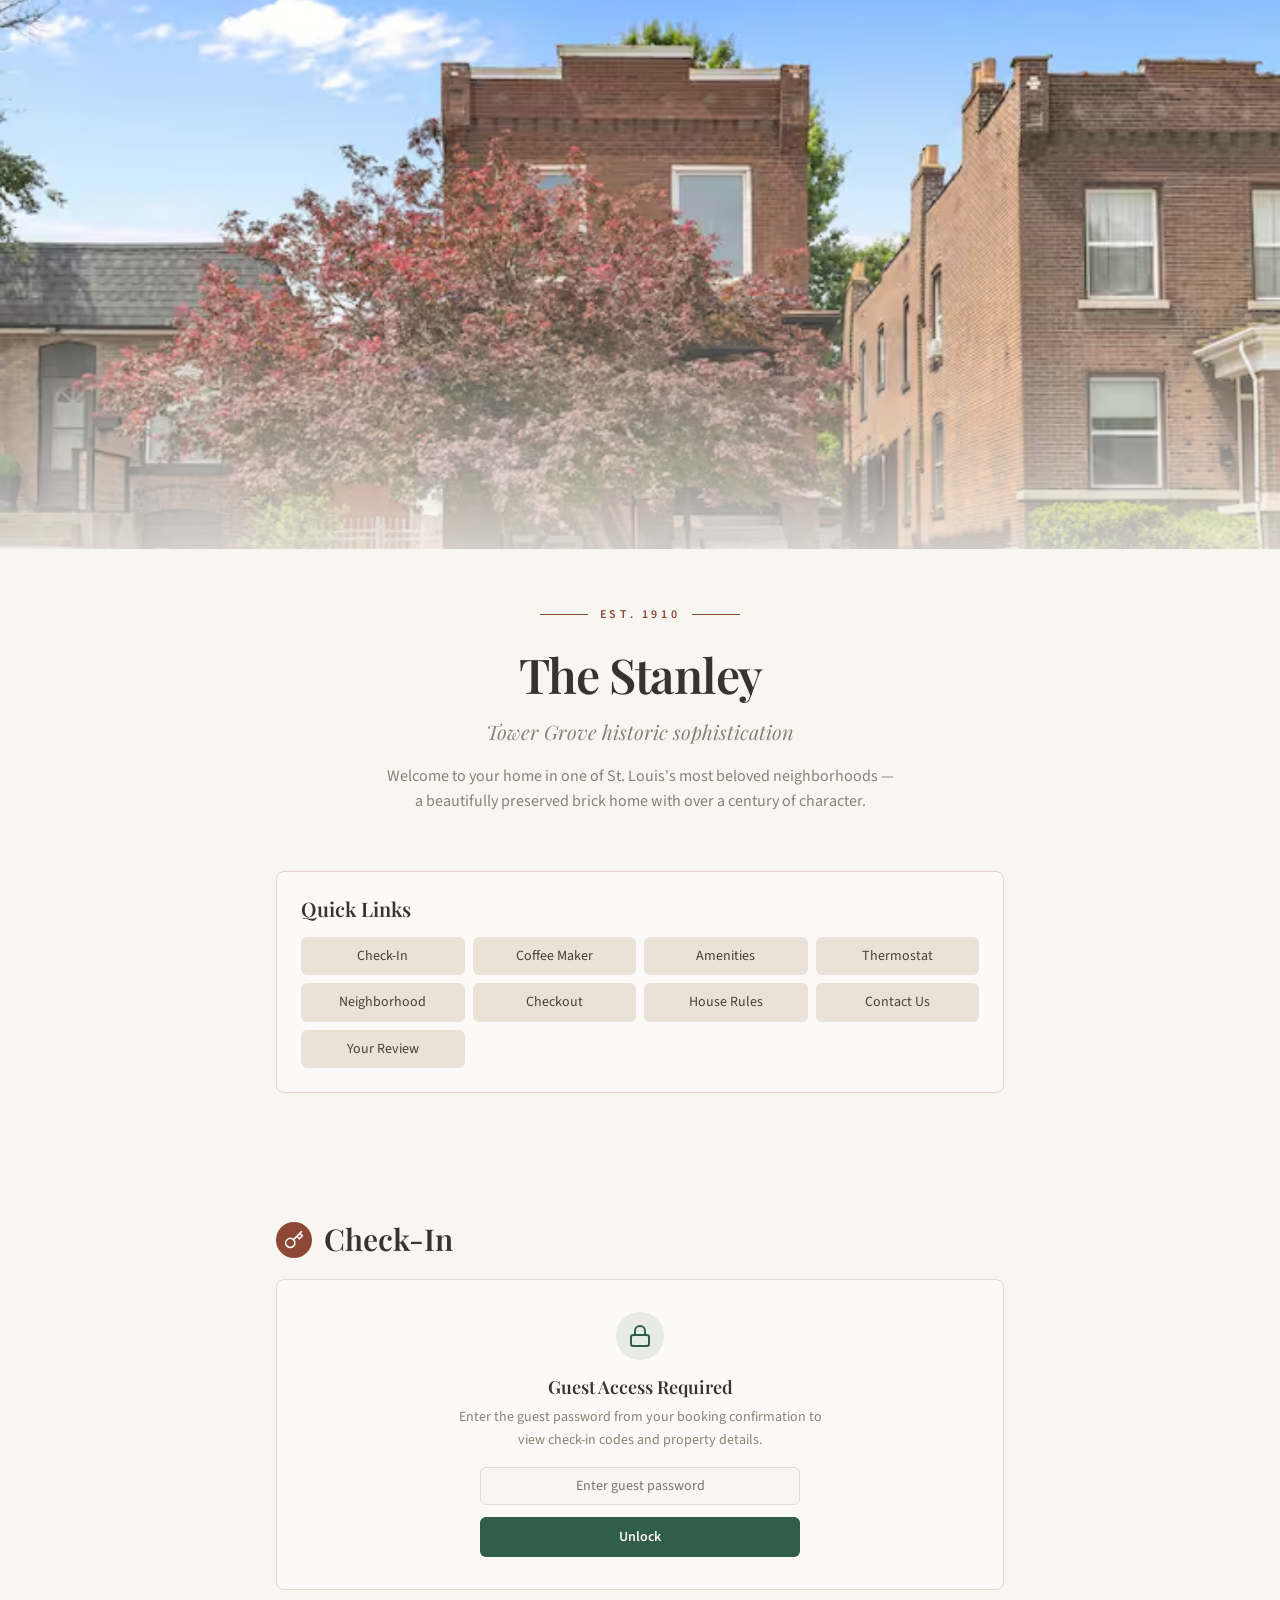
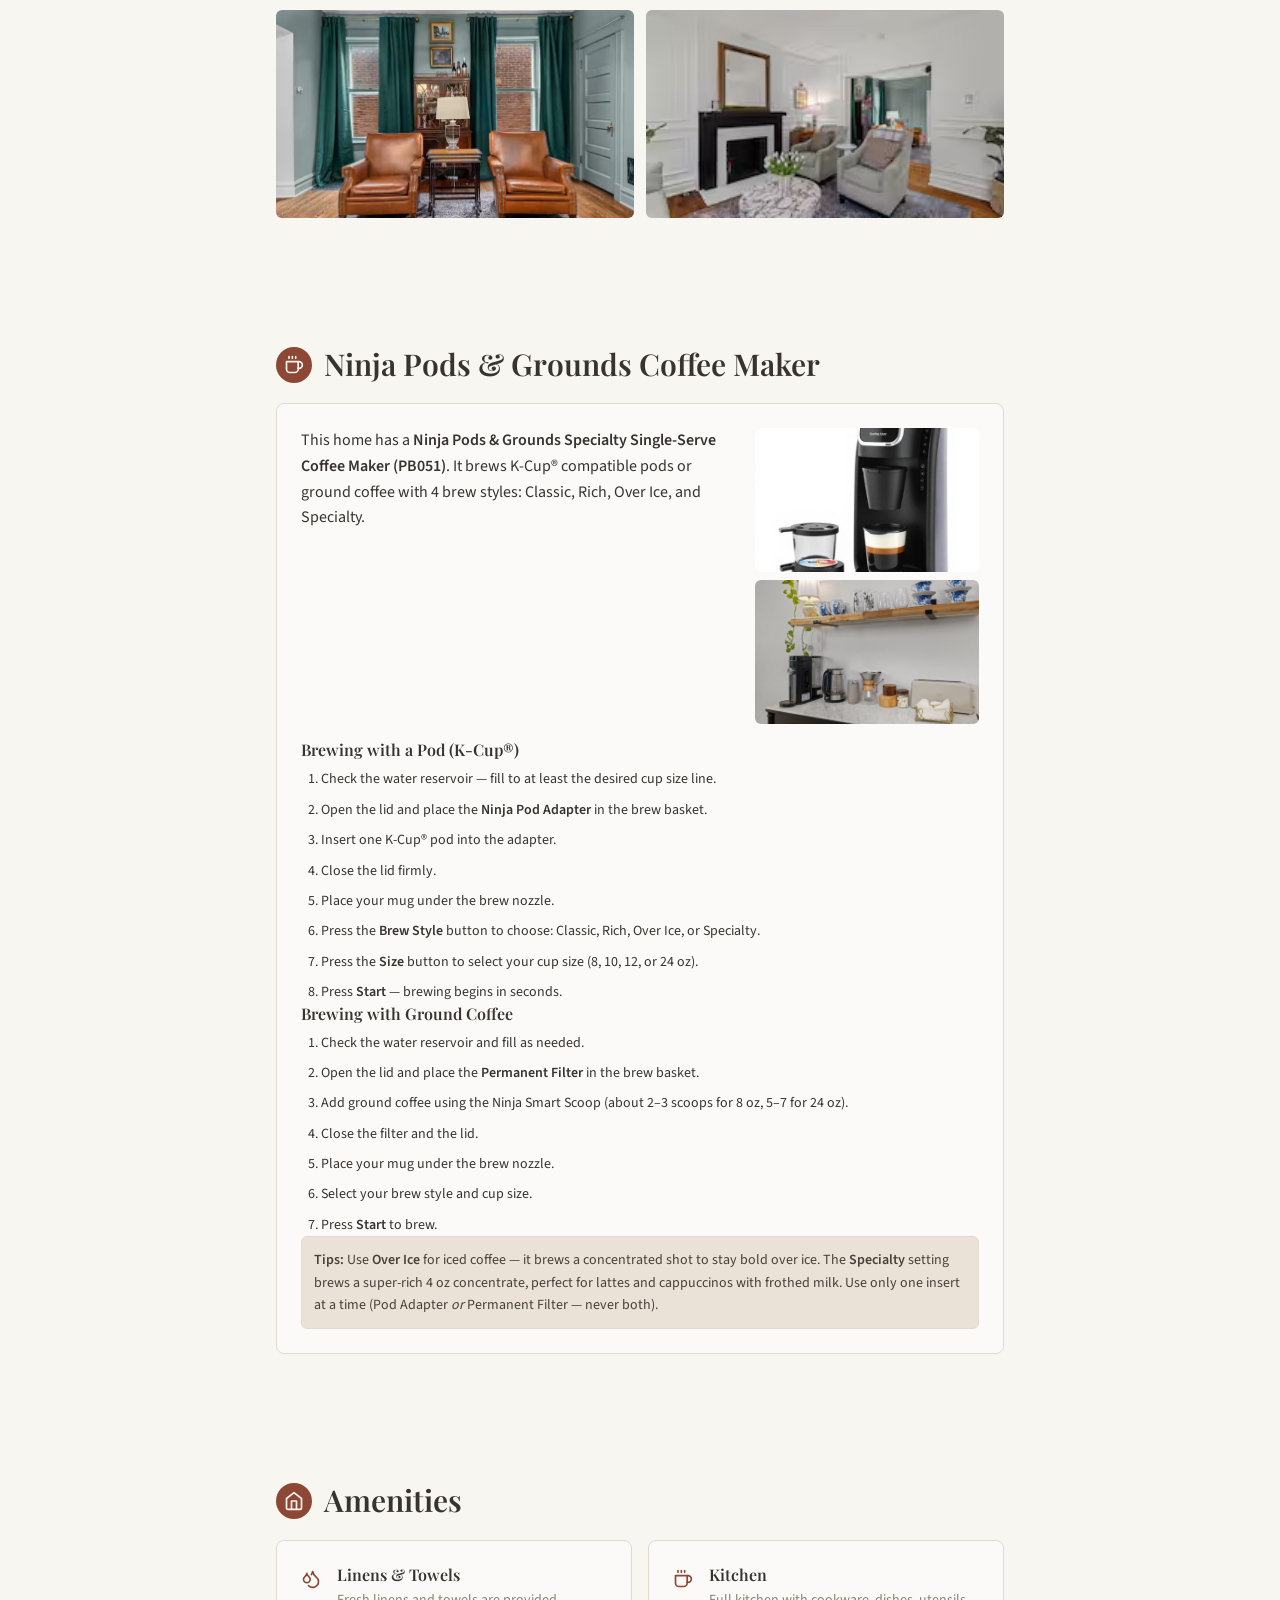
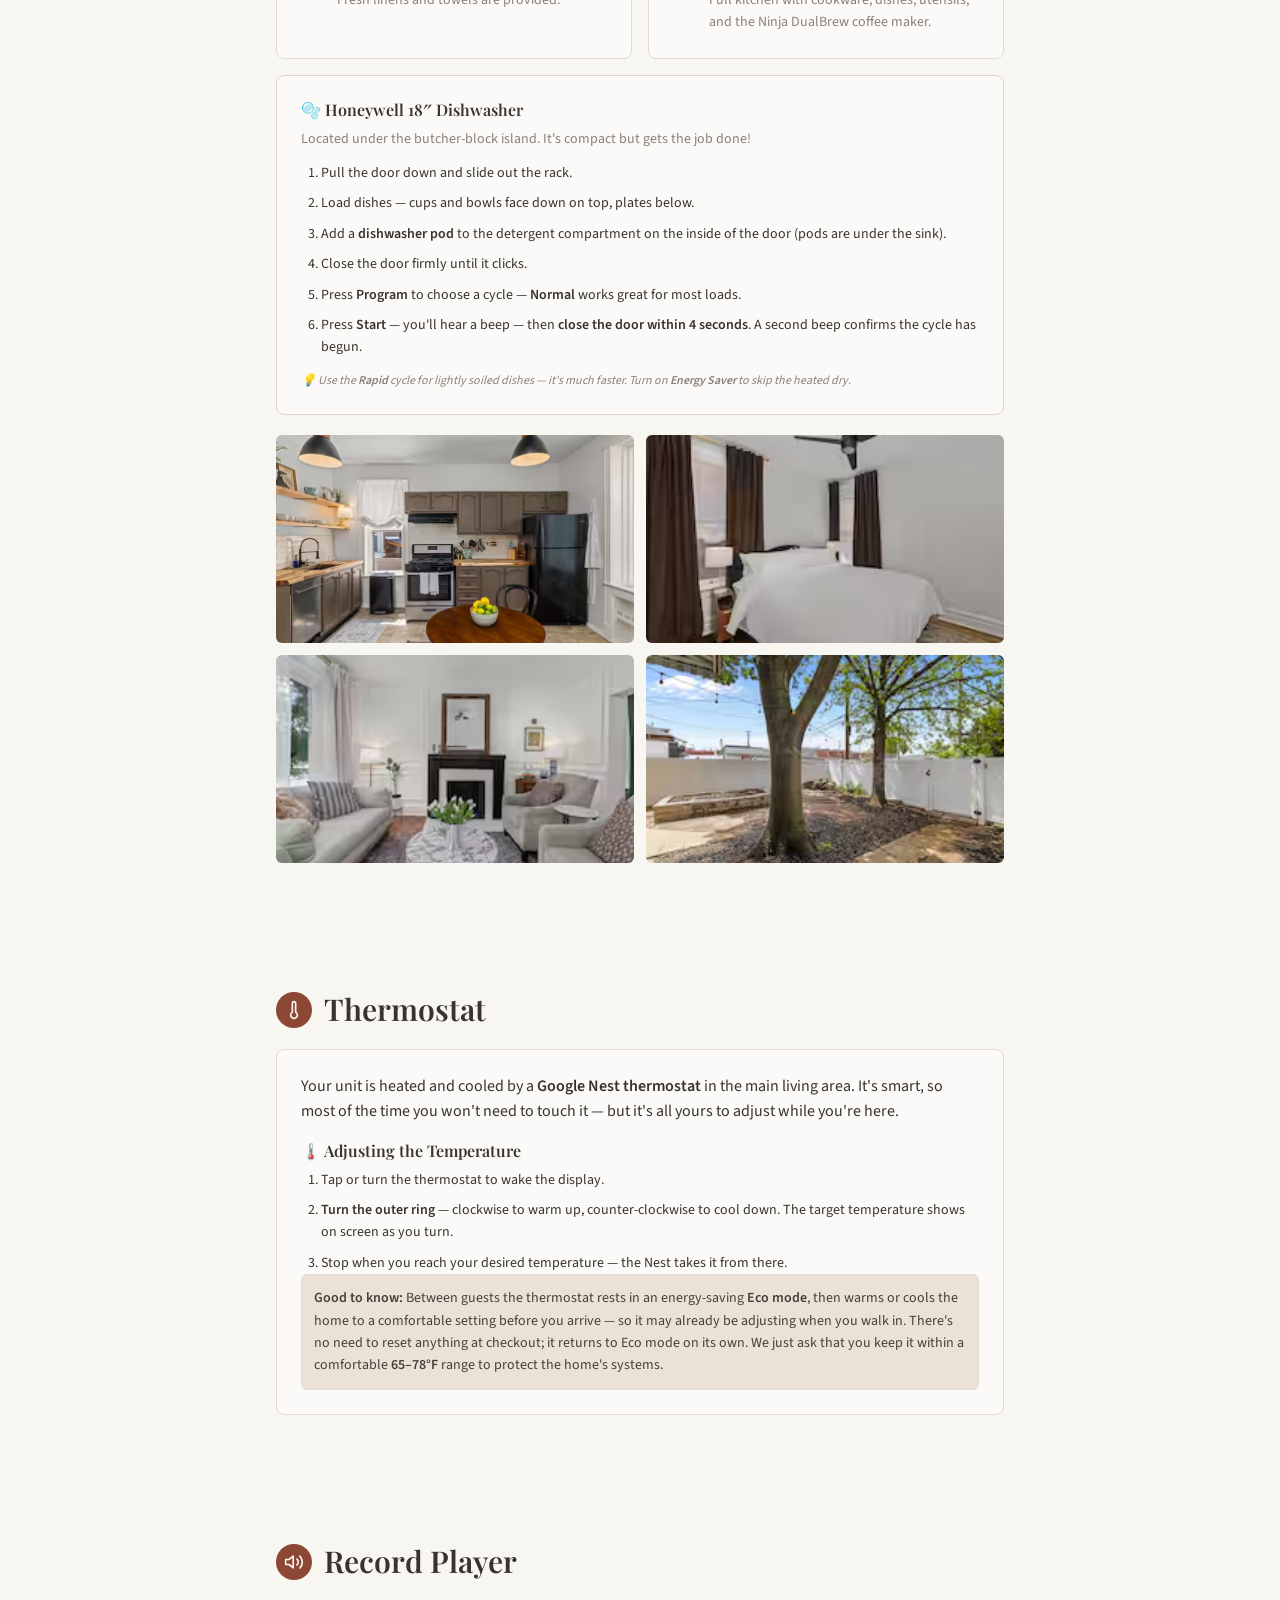
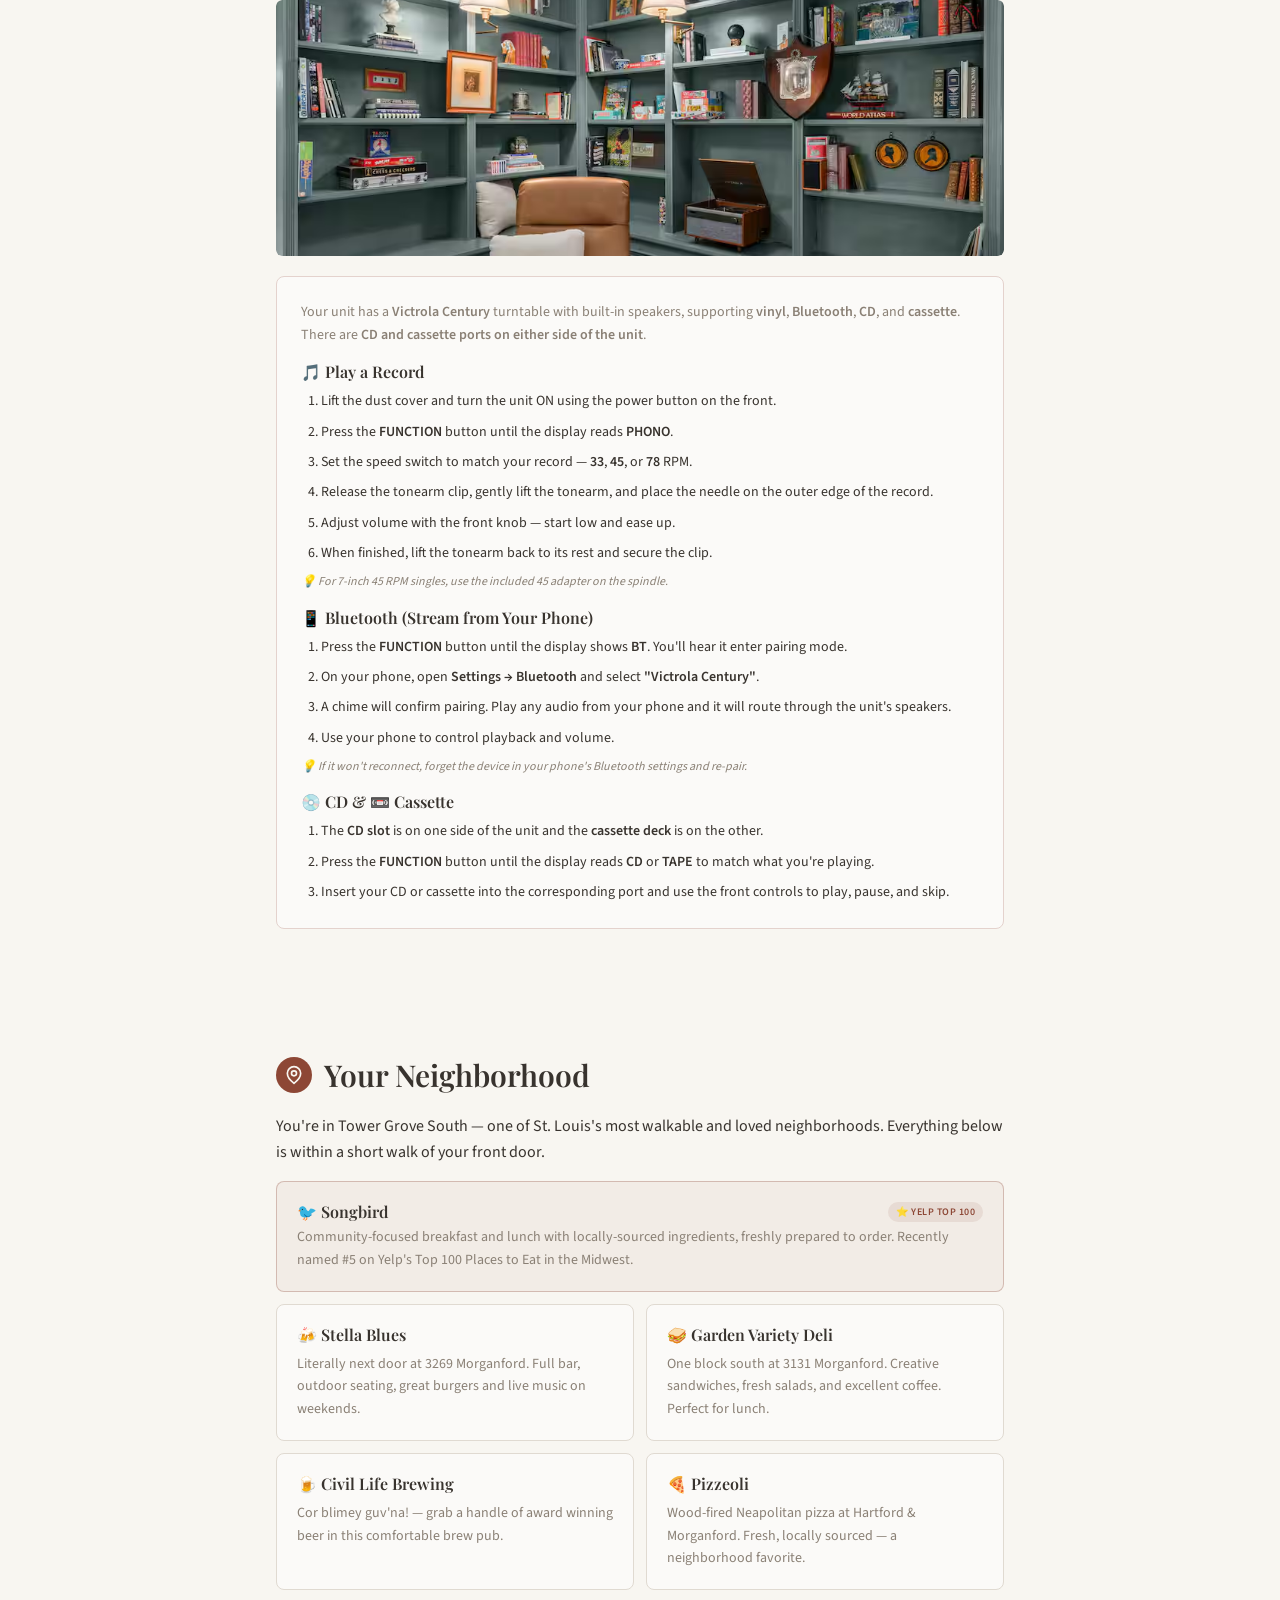
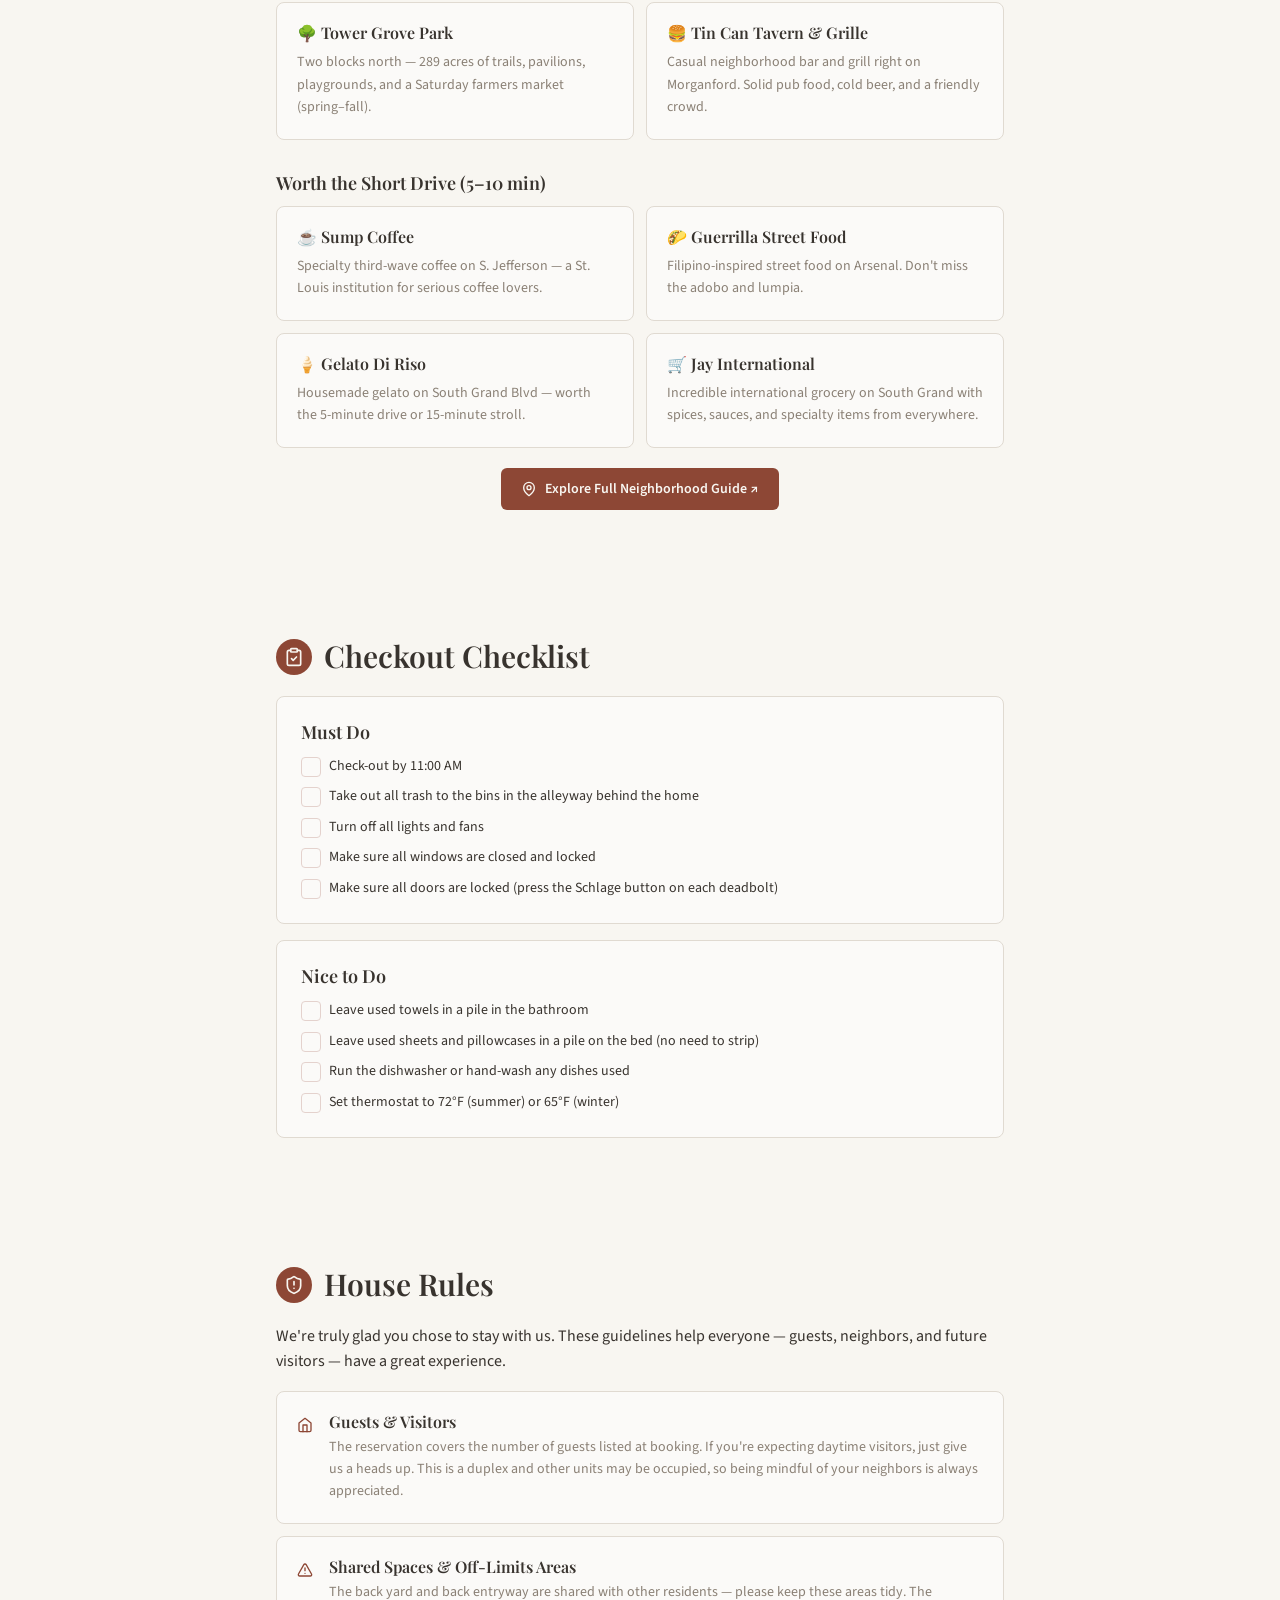
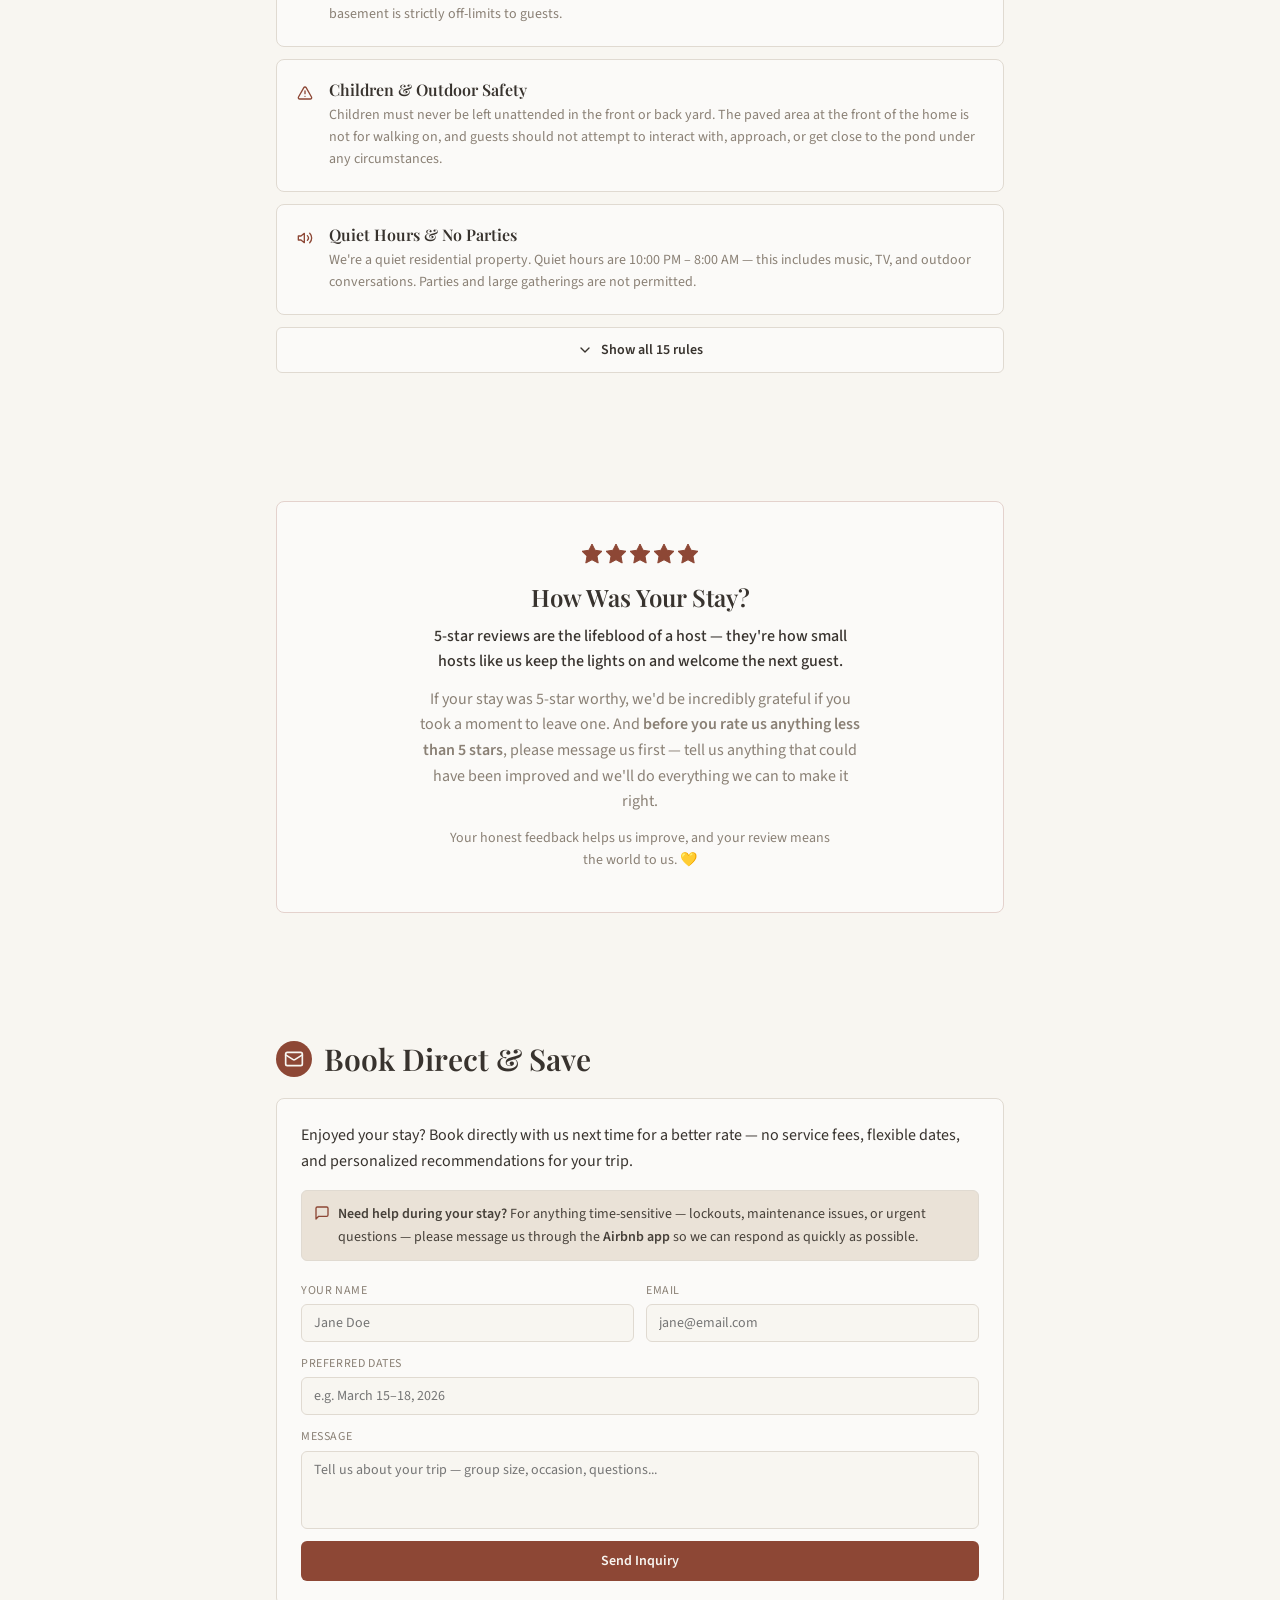
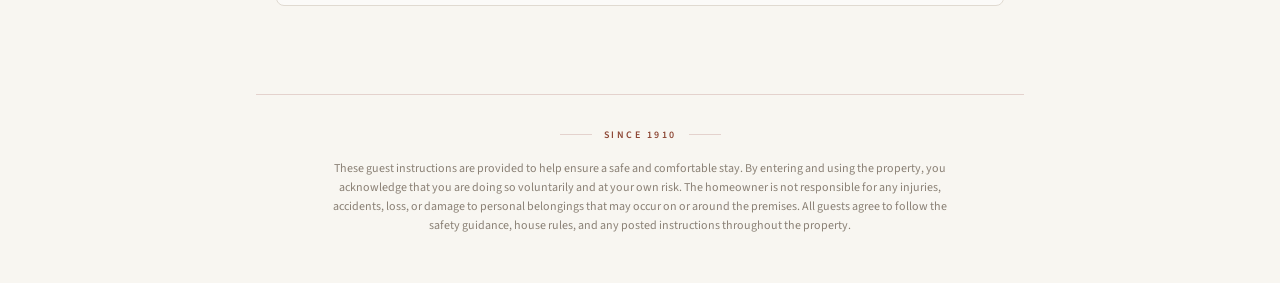
==== commit c2b31b31: "Update index.html added the theromstat information" ====
--- a/morgan-ford-parlor/index.html
+++ b/morgan-ford-parlor/index.html
@@ -42,6 +42,7 @@
       <a href="#checkin"      class="quick-link">Check-In</a>
       <a href="#coffee"       class="quick-link">Coffee Maker</a>
       <a href="#amenities"    class="quick-link">Amenities</a>
+      <a href="#thermostat" class="quick-link">Thermostat</a>
       <a href="#neighborhood" class="quick-link">Neighborhood</a>
       <a href="#checkout"     class="quick-link">Checkout</a>
       <a href="#rules"        class="quick-link">House Rules</a>
@@ -301,6 +302,35 @@
   </div>
 </section>
 
+<!-- ══════════════════════════════════════════════════════════
+     THERMOSTAT
+══════════════════════════════════════════════════════════ -->
+<section id="thermostat" class="section-container">
+  <div class="section-header">
+    <div class="section-icon">
+      <svg viewBox="0 0 24 24"><path d="M14 4v10.54a4 4 0 1 1-4 0V4a2 2 0 0 1 4 0Z"/></svg>
+    </div>
+    <h2 class="section-title">Thermostat</h2>
+  </div>
+
+  <div class="info-card">
+    <p style="color:var(--fg);margin-bottom:1rem;">
+      Your unit is heated and cooled by a <strong>Google Nest thermostat</strong> in the main living area. It's smart, so most of the time you won't need to touch it — but it's all yours to adjust while you're here.
+    </p>
+
+    <h3 class="card-h3">🌡️ Adjusting the Temperature</h3>
+    <ol class="steps mb-4">
+      <li>Tap or turn the thermostat to wake the display.</li>
+      <li><strong>Turn the outer ring</strong> — clockwise to warm up, counter-clockwise to cool down. The target temperature shows on screen as you turn.</li>
+      <li>Stop when you reach your desired temperature — the Nest takes it from there.</li>
+    </ol>
+
+    <div class="tips-box">
+      <strong>Good to know:</strong> Between guests the thermostat rests in an energy-saving <strong>Eco mode</strong>, then warms or cools the home to a comfortable setting before you arrive — so it may already be adjusting when you walk in. There's no need to reset anything at checkout; it returns to Eco mode on its own. We just ask that you keep it within a comfortable <strong>65–78°F</strong> range to protect the home's systems.
+    </div>
+  </div>
+</section>
+  
 <!-- ══════════════════════════════════════════════════════════
      RECORD PLAYER
 ══════════════════════════════════════════════════════════ -->
@@ -644,7 +674,7 @@
 
     <div id="contact-success" class="form-success hidden">
       <p class="form-success-title">Thanks for reaching out!</p>
-      <p class="form-success-msg">Your email app should have opened with your inquiry. We'll get back to you soon!</p>
+<p class="form-success-msg">Your inquiry has been sent. We'll get back to you soon!</p>
       <button class="form-again-btn" onclick="resetContactForm()">Send another inquiry</button>
     </div>
   </div>
@@ -750,7 +780,7 @@
     return s.trim().replace(/[<>]/g, '');
   }
 
-  window.handleContactSubmit = function (e) {
+window.handleContactSubmit = function (e) {
     e.preventDefault();
     var name    = document.getElementById('contact-name').value;
     var email   = document.getElementById('contact-email').value;
@@ -766,35 +796,49 @@
     }
 
     setErr('err-name',
-      !name.trim()           ? 'Name is required (max 100 chars)' :
+      !name.trim()             ? 'Name is required (max 100 chars)' :
       name.trim().length > 100 ? 'Name is required (max 100 chars)' : '');
 
     var emailRx = /^[^\s@]+@[^\s@]+\.[^\s@]+$/;
     setErr('err-email',
-      !email.trim()                        ? 'Valid email required (max 255 chars)' :
-      !emailRx.test(email.trim())          ? 'Valid email required (max 255 chars)' :
-      email.trim().length > 255            ? 'Valid email required (max 255 chars)' : '');
+      !email.trim()               ? 'Valid email required (max 255 chars)' :
+      !emailRx.test(email.trim()) ? 'Valid email required (max 255 chars)' :
+      email.trim().length > 255   ? 'Valid email required (max 255 chars)' : '');
 
     setErr('err-dates',
       dates.trim().length > 100 ? 'Dates too long (max 100 chars)' : '');
 
     setErr('err-message',
-      !message.trim()              ? 'Message is required (max 1000 chars)' :
-      message.trim().length > 1000 ? 'Message is required (max 1000 chars)' : '');
+      !message.trim()               ? 'Message is required (max 1000 chars)' :
+      message.trim().length > 1000  ? 'Message is required (max 1000 chars)' : '');
 
     if (!valid) return;
 
-    var subject = encodeURIComponent('Direct Booking Inquiry from ' + sanitize(name));
-    var body    = encodeURIComponent(
-      'Name: '             + sanitize(name)    + '\n' +
-      'Email: '            + sanitize(email)   + '\n' +
-      'Preferred Dates: '  + sanitize(dates)   + '\n\n' +
-      sanitize(message)
-    );
-    window.location.href = 'mailto:sschurlish@gmail.com?subject=' + subject + '&body=' + body;
-
-    document.getElementById('contact-form-wrap').classList.add('hidden');
-    document.getElementById('contact-success').classList.remove('hidden');
+    var formData = new FormData();
+    formData.append('access_key', 'a83f171c-d596-4a28-b034-bea52a8676a5');
+    formData.append('subject', 'Booking Inquiry — The Stanley');
+    formData.append('from_name', sanitize(name));
+    formData.append('email', sanitize(email));
+    formData.append('name', sanitize(name));
+    formData.append('dates', sanitize(dates));
+    formData.append('message', sanitize(message));
+
+    fetch('https://api.web3forms.com/submit', {
+      method: 'POST',
+      body: formData
+    })
+    .then(function (res) { return res.json(); })
+    .then(function (data) {
+      if (data.success) {
+        document.getElementById('contact-form-wrap').classList.add('hidden');
+        document.getElementById('contact-success').classList.remove('hidden');
+      } else {
+        alert('Something went wrong. Please try again.');
+      }
+    })
+    .catch(function () {
+      alert('Network error. Please try again.');
+    });
   };
 
   window.resetContactForm = function () {
--- a/morgan-ford-parlor/style.css
+++ b/morgan-ford-parlor/style.css
@@ -203,6 +203,10 @@
 @media (min-width: 768px) {
   .hero-text { padding: 3.5rem 1.25rem; }
 }
+/* Brenner Pass uses py-16 (4rem) on desktop */
+@media (min-width: 768px) {
+  .hero-text.hero-text-bp { padding-top: 4rem; padding-bottom: 4rem; }
+}
 
 .hero-divider {
   display: flex;
@@ -235,6 +239,9 @@
 @media (min-width: 768px) {
   .hero-title { font-size: 3rem; }
 }
+/* Brenner Pass uses a larger display title */
+.hero-title-xl { font-size: 2.25rem; }
+@media (min-width: 768px) { .hero-title-xl { font-size: 3.75rem; } }
 .hero-subtitle {
   margin-top: 0.75rem;
   font-family: var(--font-display);
@@ -1045,10 +1052,596 @@
 .mt-3 { margin-top: 0.75rem; }
 .mt-4 { margin-top: 1rem; }
 .mt-5 { margin-top: 1.25rem; }
+.mt-6 { margin-top: 1.5rem; }
 .mt-8 { margin-top: 2rem; }
 .mb-2 { margin-bottom: 0.5rem; }
 .mb-3 { margin-bottom: 0.75rem; }
 .mb-4 { margin-bottom: 1rem; }
 .mb-5 { margin-bottom: 1.25rem; }
+.mb-6 { margin-bottom: 1.5rem; }
 .space-y-4 > * + * { margin-top: 1rem; }
 .space-y-3 > * + * { margin-top: 0.75rem; }
+.space-y-6 > * + * { margin-top: 1.5rem; }
+.text-center { text-align: center; }
+
+/* ══════════════════════════════════════════════════════════════
+   EXTENDED STYLES — pages beyond The Stanley
+══════════════════════════════════════════════════════════════ */
+
+/* ── Primary (green) colour variants ───────────────────────── */
+.section-icon.primary {
+  background: var(--primary);
+  color: var(--primary-fg);
+}
+.section-icon.primary svg { stroke: var(--primary-fg); }
+
+.icon-card-icon.primary { color: var(--primary); }
+.icon-card-icon.primary svg { stroke: var(--primary); }
+
+/* Quick link that highlights in green on hover (TGS) */
+.quick-link.primary-hover:hover {
+  background: var(--primary);
+  color: var(--primary-fg);
+}
+
+/* Neutral accent hover (Brenner Pass) */
+.quick-link.accent-hover:hover { background: var(--muted); }
+
+/* ── Responsive quick-link grids ────────────────────────────── */
+/* TGS: 2 → 4 cols */
+.tgs-ql-grid {
+  display: grid;
+  grid-template-columns: repeat(2, 1fr);
+  gap: 0.5rem;
+}
+@media (min-width: 768px) { .tgs-ql-grid { grid-template-columns: repeat(4, 1fr); } }
+
+/* Brenner Pass: 2 → 3 cols */
+.bp-ql-grid {
+  display: grid;
+  grid-template-columns: repeat(2, 1fr);
+  gap: 0.5rem;
+}
+@media (min-width: 768px) { .bp-ql-grid { grid-template-columns: repeat(3, 1fr); } }
+
+/* ── 3-column grid (Brenner Pass codes) ─────────────────────── */
+.grid-3 { display: grid; gap: 1rem; }
+@media (min-width: 768px) {
+  .grid-3 { grid-template-columns: repeat(3, 1fr); }
+}
+
+/* ── Brenner Pass warning box ───────────────────────────────── */
+.warning-box {
+  padding: 1rem;
+  border-radius: calc(var(--radius) - 2px);
+  background: hsl(0 84.2% 60.2% / 0.1);
+  border: 1px solid hsl(0 84.2% 60.2% / 0.2);
+}
+
+/* ── Good-to-know / secondary note box ─────────────────────── */
+.note-box {
+  padding: 1rem;
+  border-radius: calc(var(--radius) - 2px);
+  background: var(--secondary);
+  border: 1px solid var(--border);
+}
+
+/* ── External link ──────────────────────────────────────────── */
+.external-link {
+  display: inline-flex;
+  align-items: center;
+  gap: 0.5rem;
+  font-size: 0.875rem;
+  font-weight: 600;
+  color: var(--primary);
+  text-decoration: underline;
+  text-underline-offset: 2px;
+}
+.external-link svg {
+  width: 1rem;
+  height: 1rem;
+  stroke: currentColor;
+  fill: none;
+  stroke-width: 2;
+  stroke-linecap: round;
+  stroke-linejoin: round;
+}
+
+/* ── Facility card (Brenner Pass activities) ────────────────── */
+.facility-card {
+  background: var(--card-bg);
+  border-radius: var(--radius);
+  border: 1px solid var(--border);
+  padding: 1.25rem;
+}
+.facility-title {
+  font-family: var(--font-display);
+  font-weight: 600;
+  color: var(--fg);
+  margin: 0 0 0.25rem 0;
+}
+.facility-desc { font-size: 0.875rem; color: var(--muted-fg); margin: 0; }
+
+/* ── Photo with caption ─────────────────────────────────────── */
+.photo-captioned { border-radius: calc(var(--radius) - 2px); overflow: hidden; }
+.photo-captioned img { width: 100%; object-fit: cover; display: block; }
+.photo-caption {
+  font-size: 0.75rem;
+  color: var(--muted-fg);
+  margin-top: 0.5rem;
+  text-align: center;
+}
+
+/* ── Brenner Pass 2-col photo grid ──────────────────────────── */
+.photo-grid-caption {
+  display: grid;
+  grid-template-columns: repeat(2, 1fr);
+  gap: 0.5rem;
+  border-radius: calc(var(--radius) - 2px);
+  overflow: hidden;
+}
+.photo-grid-caption img {
+  width: 100%;
+  height: 8rem;
+  object-fit: cover;
+  border-radius: calc(var(--radius) - 2px);
+}
+@media (min-width: 768px) {
+  .photo-grid-caption img { height: 11rem; }
+}
+
+/* ── Bullet list ────────────────────────────────────────────── */
+ul.bullet-list {
+  list-style: disc;
+  padding-left: 1.25rem;
+  margin: 0;
+}
+ul.bullet-list li {
+  font-size: 0.875rem;
+  color: var(--fg);
+  margin-bottom: 0.25rem;
+}
+ul.bullet-list li:last-child { margin-bottom: 0; }
+
+/* ── TGS Hero (overlapping header) ─────────────────────────── */
+.tgs-hero-wrap {
+  position: relative;
+  width: 100%;
+  aspect-ratio: 16 / 9;
+  overflow: hidden;
+}
+@media (min-width: 768px) { .tgs-hero-wrap { aspect-ratio: 21 / 9; } }
+.tgs-hero-wrap img { width: 100%; height: 100%; object-fit: cover; display: block; }
+.tgs-hero-gradient {
+  position: absolute;
+  inset: 0;
+  background: linear-gradient(to top, var(--bg) 0%, hsl(40 33% 96% / 0.4) 40%, transparent 100%);
+}
+.tgs-header {
+  position: relative;
+  max-width: 48rem;
+  margin: -4rem auto 0;
+  padding: 2.5rem 1.25rem 0;
+}
+@media (min-width: 768px) {
+  .tgs-header { margin-top: -6rem; padding-top: 4rem; }
+}
+.tgs-page-icon {
+  display: flex;
+  align-items: center;
+  justify-content: center;
+  width: 2.5rem;
+  height: 2.5rem;
+  border-radius: 50%;
+  background: var(--primary);
+  color: var(--primary-fg);
+  flex-shrink: 0;
+}
+.tgs-page-icon svg {
+  width: 1.25rem;
+  height: 1.25rem;
+  stroke: currentColor;
+  fill: none;
+  stroke-width: 2;
+  stroke-linecap: round;
+  stroke-linejoin: round;
+}
+.tgs-h1-row {
+  display: flex;
+  align-items: center;
+  gap: 0.75rem;
+  margin-bottom: 0.75rem;
+}
+.tgs-h1 {
+  font-family: var(--font-display);
+  font-size: 1.875rem;
+  font-weight: 600;
+  letter-spacing: -0.025em;
+  color: var(--fg);
+  margin: 0;
+}
+@media (min-width: 768px) { .tgs-h1 { font-size: 2.25rem; } }
+
+/* ── TGS Quick links (hover green) ─────────────────────────── */
+.tgs-nav-link {
+  font-size: 0.875rem;
+  padding: 0.5rem 0.75rem;
+  border-radius: calc(var(--radius) - 2px);
+  background: var(--secondary);
+  color: var(--secondary-fg);
+  text-align: center;
+  transition: background 0.15s, color 0.15s;
+  display: block;
+}
+.tgs-nav-link:hover { background: var(--primary); color: var(--primary-fg); }
+
+/* ── Your Neighborhood (TGS) ────────────────────────────────── */
+.tgs-neighborhood-section { max-width: 48rem; margin: 0 auto; padding: 2rem 1.25rem 2.5rem; }
+@media (min-width: 768px) { .tgs-neighborhood-section { padding-bottom: 4rem; } }
+.tgs-qp-header {
+  display: flex;
+  align-items: center;
+  gap: 0.75rem;
+  margin-bottom: 0.75rem;
+}
+.tgs-qp-icon {
+  display: flex;
+  align-items: center;
+  justify-content: center;
+  width: 2.25rem;
+  height: 2.25rem;
+  border-radius: 50%;
+  background: var(--brick);
+  color: var(--brick-fg);
+  flex-shrink: 0;
+}
+.tgs-qp-icon svg {
+  width: 1.25rem;
+  height: 1.25rem;
+  stroke: currentColor;
+  fill: none;
+  stroke-width: 2;
+  stroke-linecap: round;
+  stroke-linejoin: round;
+}
+.tgs-qp-title {
+  font-family: var(--font-display);
+  font-size: 1.25rem;
+  font-weight: 600;
+  color: var(--fg);
+  margin: 0;
+}
+@media (min-width: 768px) { .tgs-qp-title { font-size: 1.5rem; } }
+
+/* Quick pick card */
+.quick-pick {
+  padding: 0.75rem;
+  border-radius: calc(var(--radius) - 2px);
+  background: hsl(35 30% 88% / 0.5);
+}
+.quick-pick-title {
+  font-family: var(--font-display);
+  font-weight: 600;
+  color: var(--fg);
+  font-size: 0.875rem;
+  margin: 0 0 0.25rem 0;
+}
+.quick-pick-desc { font-size: 0.75rem; color: var(--muted-fg); margin: 0; }
+
+/* Songbird highlight card */
+.songbird-pick {
+  padding: 0.75rem;
+  border-radius: calc(var(--radius) - 2px);
+  background: hsl(35 30% 88% / 0.5);
+  border-left: 4px solid var(--primary);
+}
+.songbird-header { display: flex; align-items: center; gap: 0.5rem; margin-bottom: 0.25rem; }
+.songbird-title {
+  font-family: var(--font-display);
+  font-weight: 600;
+  color: var(--fg);
+  font-size: 0.875rem;
+  margin: 0;
+}
+.songbird-badge {
+  display: inline-flex;
+  align-items: center;
+  gap: 0.25rem;
+  font-size: 0.625rem;
+  padding: 0.125rem 0.5rem;
+  border-radius: 9999px;
+  background: var(--primary);
+  color: var(--primary-fg);
+  font-weight: 600;
+  font-family: var(--font-body);
+  white-space: nowrap;
+}
+.songbird-badge svg {
+  width: 0.75rem;
+  height: 0.75rem;
+  stroke: currentColor;
+  fill: none;
+  stroke-width: 2;
+  stroke-linecap: round;
+  stroke-linejoin: round;
+}
+
+/* ── Accordion (TGS categories) ─────────────────────────────── */
+.accordion-list { max-width: 48rem; margin: 0 auto; padding: 1rem 1.25rem 2.5rem; }
+@media (min-width: 768px) { .accordion-list { padding-bottom: 4rem; } }
+.accordion-list > * + * { margin-top: 0.75rem; }
+.accordion-item {
+  background: var(--card-bg);
+  border-radius: var(--radius);
+  border: 1px solid var(--border);
+  overflow: hidden;
+  scroll-margin-top: 5rem;
+}
+.accordion-trigger {
+  width: 100%;
+  display: flex;
+  align-items: center;
+  justify-content: space-between;
+  padding: 0.75rem 1.25rem;
+  background: none;
+  cursor: pointer;
+  font-family: var(--font-body);
+}
+@media (min-width: 768px) { .accordion-trigger { padding: 0.75rem 1.5rem; } }
+.accordion-trigger:hover { background: hsl(35 20% 92% / 0.3); }
+.accordion-trigger-left { display: flex; align-items: center; gap: 0.75rem; }
+.accordion-cat-icon {
+  display: flex;
+  align-items: center;
+  justify-content: center;
+  width: 2rem;
+  height: 2rem;
+  border-radius: 50%;
+  background: var(--primary);
+  color: var(--primary-fg);
+  flex-shrink: 0;
+}
+.accordion-cat-icon svg {
+  width: 1.125rem;
+  height: 1.125rem;
+  stroke: currentColor;
+  fill: none;
+  stroke-width: 2;
+  stroke-linecap: round;
+  stroke-linejoin: round;
+}
+.accordion-cat-title {
+  font-family: var(--font-display);
+  font-size: 1.125rem;
+  font-weight: 600;
+  color: var(--fg);
+}
+@media (min-width: 768px) { .accordion-cat-title { font-size: 1.25rem; } }
+.accordion-cat-count { font-size: 0.75rem; color: var(--muted-fg); margin-left: 0.25rem; }
+.accordion-chevron {
+  width: 1rem;
+  height: 1rem;
+  stroke: var(--muted-fg);
+  fill: none;
+  stroke-width: 2;
+  stroke-linecap: round;
+  stroke-linejoin: round;
+  flex-shrink: 0;
+  transition: transform 0.2s;
+}
+.accordion-chevron.open { transform: rotate(180deg); }
+.accordion-content {
+  padding: 0 1.25rem 0.75rem;
+  display: none;
+}
+.accordion-content.open { display: block; }
+@media (min-width: 768px) { .accordion-content { padding: 0 1.5rem 0.75rem; } }
+
+/* Spot card inside accordion */
+.spots-grid { display: grid; gap: 0.75rem; }
+@media (min-width: 768px) { .spots-grid { grid-template-columns: repeat(2, 1fr); } }
+.spot-card {
+  border-radius: calc(var(--radius) - 2px);
+  background: hsl(35 30% 88% / 0.5);
+  overflow: hidden;
+}
+.spot-card img { width: 100%; height: 8rem; object-fit: cover; display: block; }
+@media (min-width: 768px) { .spot-card img { height: 9rem; } }
+.spot-body { padding: 0.75rem; }
+.spot-link {
+  font-family: var(--font-display);
+  font-weight: 600;
+  font-size: 0.875rem;
+  color: var(--primary);
+  text-decoration: underline;
+  text-underline-offset: 2px;
+}
+.spot-name { font-family: var(--font-display); font-weight: 600; font-size: 0.875rem; color: var(--fg); }
+.spot-desc { font-size: 0.75rem; color: var(--muted-fg); margin-top: 0.25rem; }
+
+/* Neighborhood explore card */
+.nbhd-explore-card {
+  padding: 0.75rem;
+  border-radius: calc(var(--radius) - 2px);
+  background: var(--bg);
+  border: 1px solid var(--border);
+}
+.nbhd-explore-title { font-family: var(--font-display); font-weight: 600; color: var(--fg); font-size: 0.875rem; margin: 0 0 0.125rem 0; }
+.nbhd-explore-vibe { font-size: 0.75rem; font-weight: 500; color: var(--primary); margin: 0 0 0.25rem 0; }
+.nbhd-explore-desc { font-size: 0.75rem; color: var(--muted-fg); margin: 0 0 0.375rem 0; }
+.nbhd-explore-miss { font-size: 0.75rem; color: var(--muted-fg); margin: 0; }
+
+/* ── Guides / Property Index ─────────────────────────────────── */
+.guides-header {
+  text-align: center;
+  padding: 4rem 1.25rem 2.5rem;
+}
+@media (min-width: 768px) { .guides-header { padding: 6rem 1.25rem 3.5rem; } }
+.guides-h1 {
+  font-family: var(--font-display);
+  font-size: 2.25rem;
+  font-weight: 600;
+  letter-spacing: -0.025em;
+  color: var(--fg);
+  margin: 0 0 0.75rem 0;
+}
+@media (min-width: 768px) { .guides-h1 { font-size: 3.75rem; } }
+.guides-sub { font-size: 1.125rem; color: var(--muted-fg); max-width: 28rem; margin: 0 auto; }
+
+.property-grid {
+  display: grid;
+  gap: 2rem;
+  max-width: 64rem;
+  margin: 0 auto;
+  padding: 0 1.25rem 5rem;
+}
+@media (min-width: 768px) { .property-grid { grid-template-columns: repeat(3, 1fr); } }
+
+.property-card {
+  display: block;
+  border-radius: 0.75rem;
+  border: 1px solid var(--border);
+  background: var(--card-bg);
+  box-shadow: 0 1px 3px rgba(0,0,0,0.06);
+  overflow: hidden;
+  text-decoration: none;
+  transition: box-shadow 0.2s;
+}
+.property-card:hover { box-shadow: 0 4px 12px rgba(0,0,0,0.1); }
+.property-card-img { aspect-ratio: 16 / 10; overflow: hidden; }
+.property-card-img img {
+  width: 100%;
+  height: 100%;
+  object-fit: cover;
+  transition: transform 0.5s;
+}
+.property-card:hover .property-card-img img { transform: scale(1.05); }
+.property-card-body { padding: 1.25rem 1.5rem; }
+.property-card-title { font-family: var(--font-display); font-size: 1.25rem; font-weight: 600; color: var(--fg); margin: 0 0 0.25rem 0; }
+.property-card-tagline { font-size: 0.875rem; color: var(--muted-fg); margin: 0; }
+
+/* Our Neighborhoods section on guides page */
+.neighborhoods-section {
+  max-width: 64rem;
+  margin: 0 auto;
+  padding: 0 1.25rem 4rem;
+}
+.neighborhoods-heading {
+  font-family: var(--font-display);
+  font-size: 1.5rem;
+  font-weight: 600;
+  letter-spacing: -0.025em;
+  color: var(--fg);
+  text-align: center;
+  margin: 0 0 0.5rem 0;
+}
+@media (min-width: 768px) { .neighborhoods-heading { font-size: 1.875rem; } }
+.neighborhoods-sub { font-size: 0.875rem; color: var(--muted-fg); text-align: center; max-width: 36rem; margin: 0 auto 1.5rem; }
+@media (min-width: 768px) { .neighborhoods-sub { font-size: 1rem; } }
+
+.tgs-card {
+  display: block;
+  border-radius: 0.75rem;
+  border: 1px solid var(--border);
+  background: var(--card-bg);
+  box-shadow: 0 1px 3px rgba(0,0,0,0.06);
+  overflow: hidden;
+  text-decoration: none;
+  transition: box-shadow 0.2s;
+}
+.tgs-card:hover { box-shadow: 0 4px 12px rgba(0,0,0,0.1); }
+.tgs-card-inner { display: grid; }
+@media (min-width: 768px) { .tgs-card-inner { grid-template-columns: repeat(2, 1fr); } }
+.tgs-card-img { aspect-ratio: 16 / 10; overflow: hidden; }
+@media (min-width: 768px) { .tgs-card-img { aspect-ratio: auto; } }
+.tgs-card-img img {
+  width: 100%;
+  height: 100%;
+  object-fit: cover;
+  transition: transform 0.5s;
+}
+.tgs-card:hover .tgs-card-img img { transform: scale(1.05); }
+.tgs-card-body {
+  padding: 1.25rem 1.75rem;
+  display: flex;
+  flex-direction: column;
+  justify-content: center;
+}
+.tgs-card-label {
+  display: flex;
+  align-items: center;
+  gap: 0.5rem;
+  font-size: 0.75rem;
+  font-weight: 600;
+  text-transform: uppercase;
+  letter-spacing: 0.05em;
+  color: var(--primary);
+  margin-bottom: 0.5rem;
+}
+.tgs-card-label svg {
+  width: 1rem;
+  height: 1rem;
+  stroke: var(--primary);
+  fill: none;
+  stroke-width: 2;
+  stroke-linecap: round;
+  stroke-linejoin: round;
+}
+.tgs-card-title {
+  font-family: var(--font-display);
+  font-size: 1.25rem;
+  font-weight: 600;
+  color: var(--fg);
+  margin: 0 0 0.5rem 0;
+}
+@media (min-width: 768px) { .tgs-card-title { font-size: 1.5rem; } }
+.tgs-card-desc { font-size: 0.875rem; color: var(--muted-fg); margin: 0 0 1rem 0; }
+.tgs-card-cta {
+  display: inline-flex;
+  align-items: center;
+  gap: 0.375rem;
+  font-size: 0.875rem;
+  font-weight: 600;
+  color: var(--primary);
+  text-decoration: underline;
+  text-underline-offset: 2px;
+}
+.tgs-card-cta svg {
+  width: 1rem;
+  height: 1rem;
+  stroke: var(--primary);
+  fill: none;
+  stroke-width: 2;
+  stroke-linecap: round;
+  stroke-linejoin: round;
+  transition: transform 0.15s;
+}
+.tgs-card:hover .tgs-card-cta svg { transform: translateX(2px); }
+
+/* ── 404 / Landing page ─────────────────────────────────────── */
+.not-found-wrap {
+  display: flex;
+  min-height: 100vh;
+  align-items: center;
+  justify-content: center;
+  background: var(--muted);
+  padding: 1.25rem;
+}
+.not-found-box { text-align: center; max-width: 28rem; }
+.not-found-h1 {
+  font-family: var(--font-display);
+  font-size: 1.875rem;
+  font-weight: 600;
+  letter-spacing: -0.025em;
+  color: var(--fg);
+  margin: 0 0 0.75rem 0;
+}
+.not-found-p { font-size: 1rem; color: var(--muted-fg); margin: 0; }
+
+/* ── Guides footer ───────────────────────────────────────────── */
+.guides-footer {
+  text-align: center;
+  padding-bottom: 2.5rem;
+  font-size: 0.875rem;
+  color: var(--muted-fg);
+}
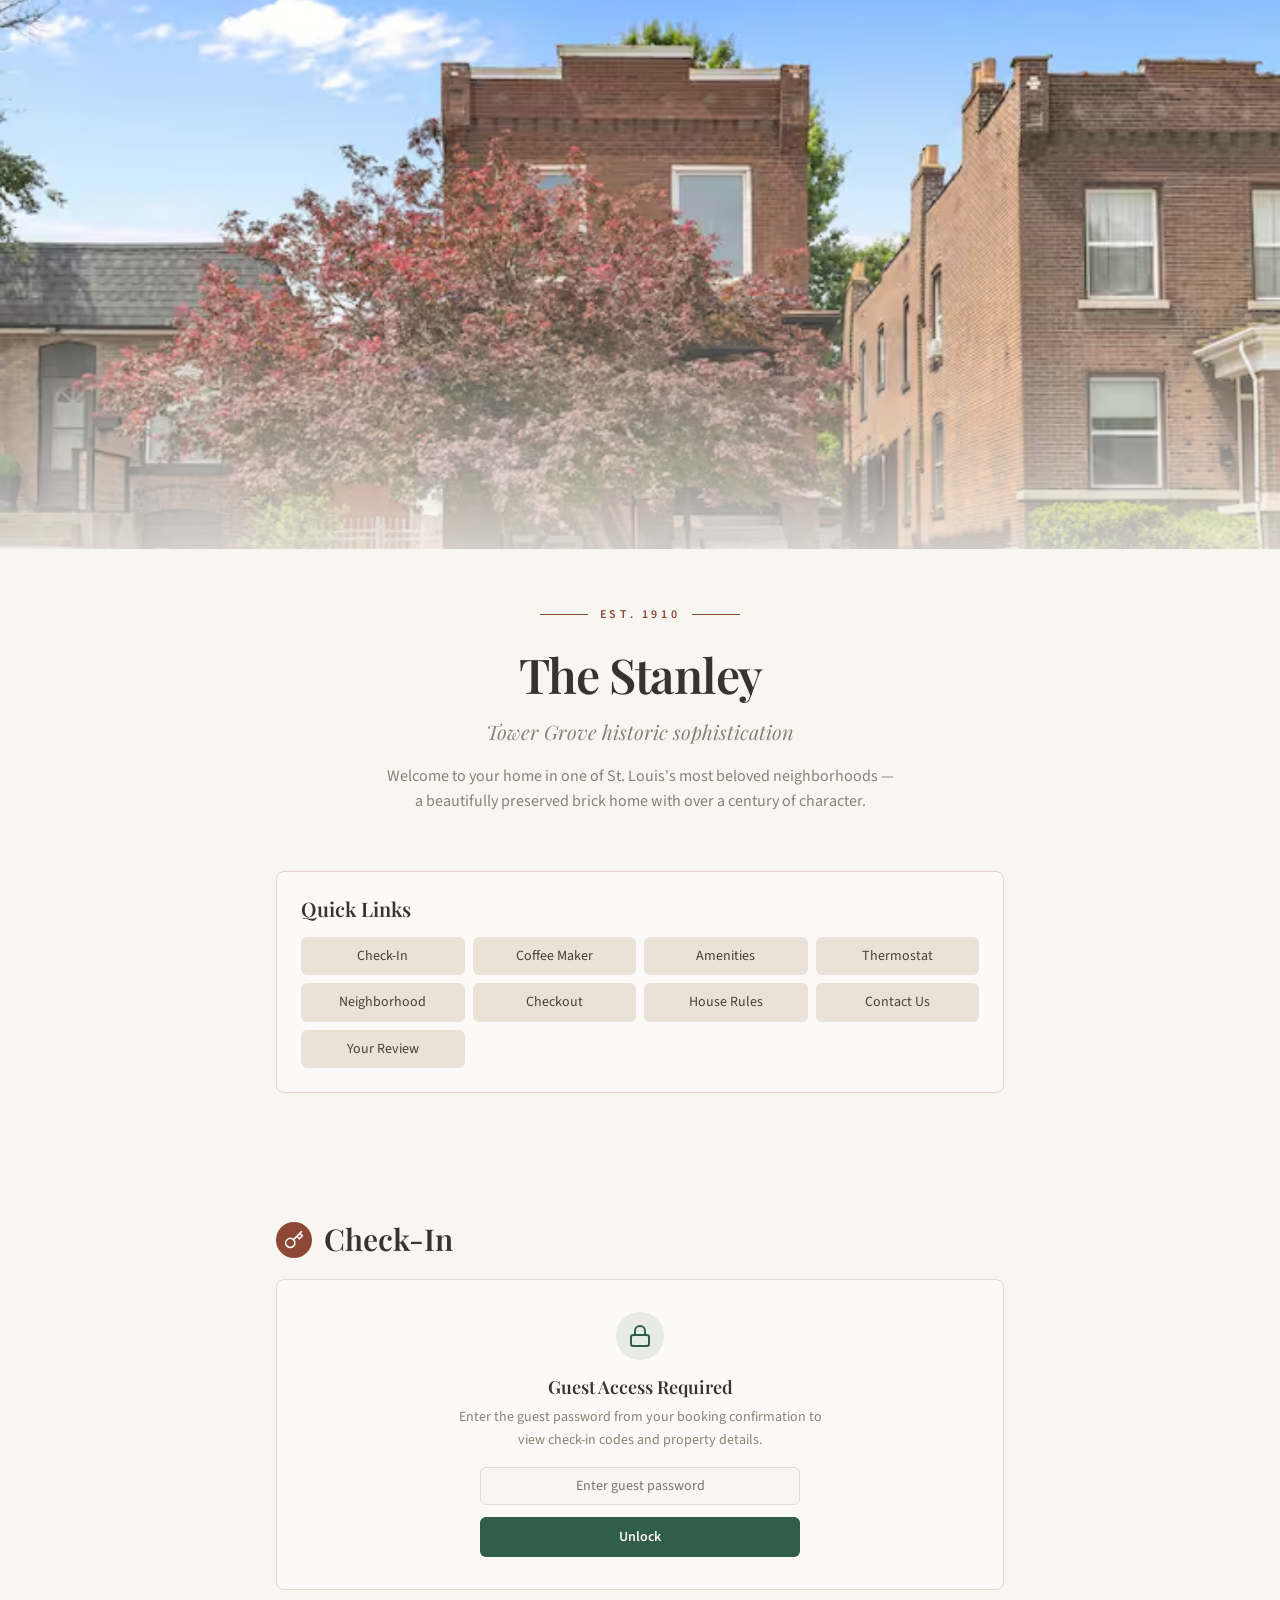
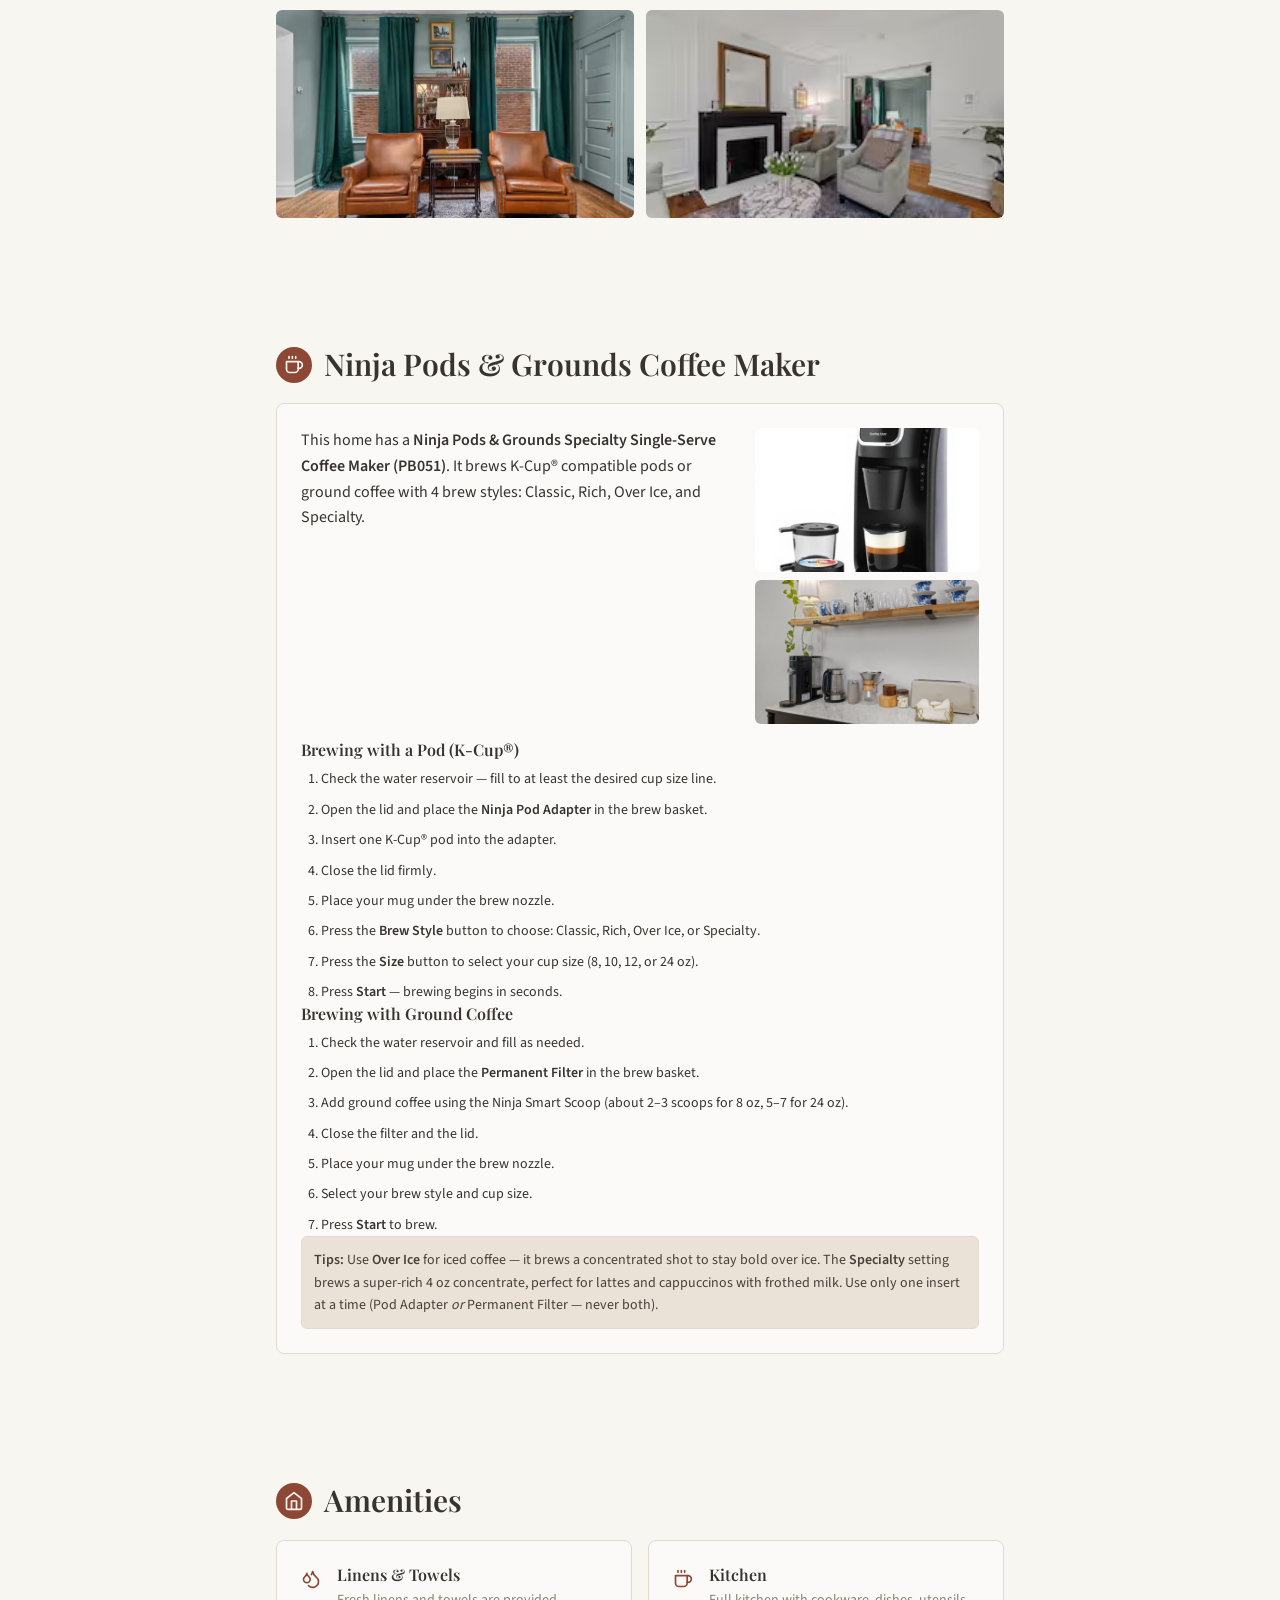
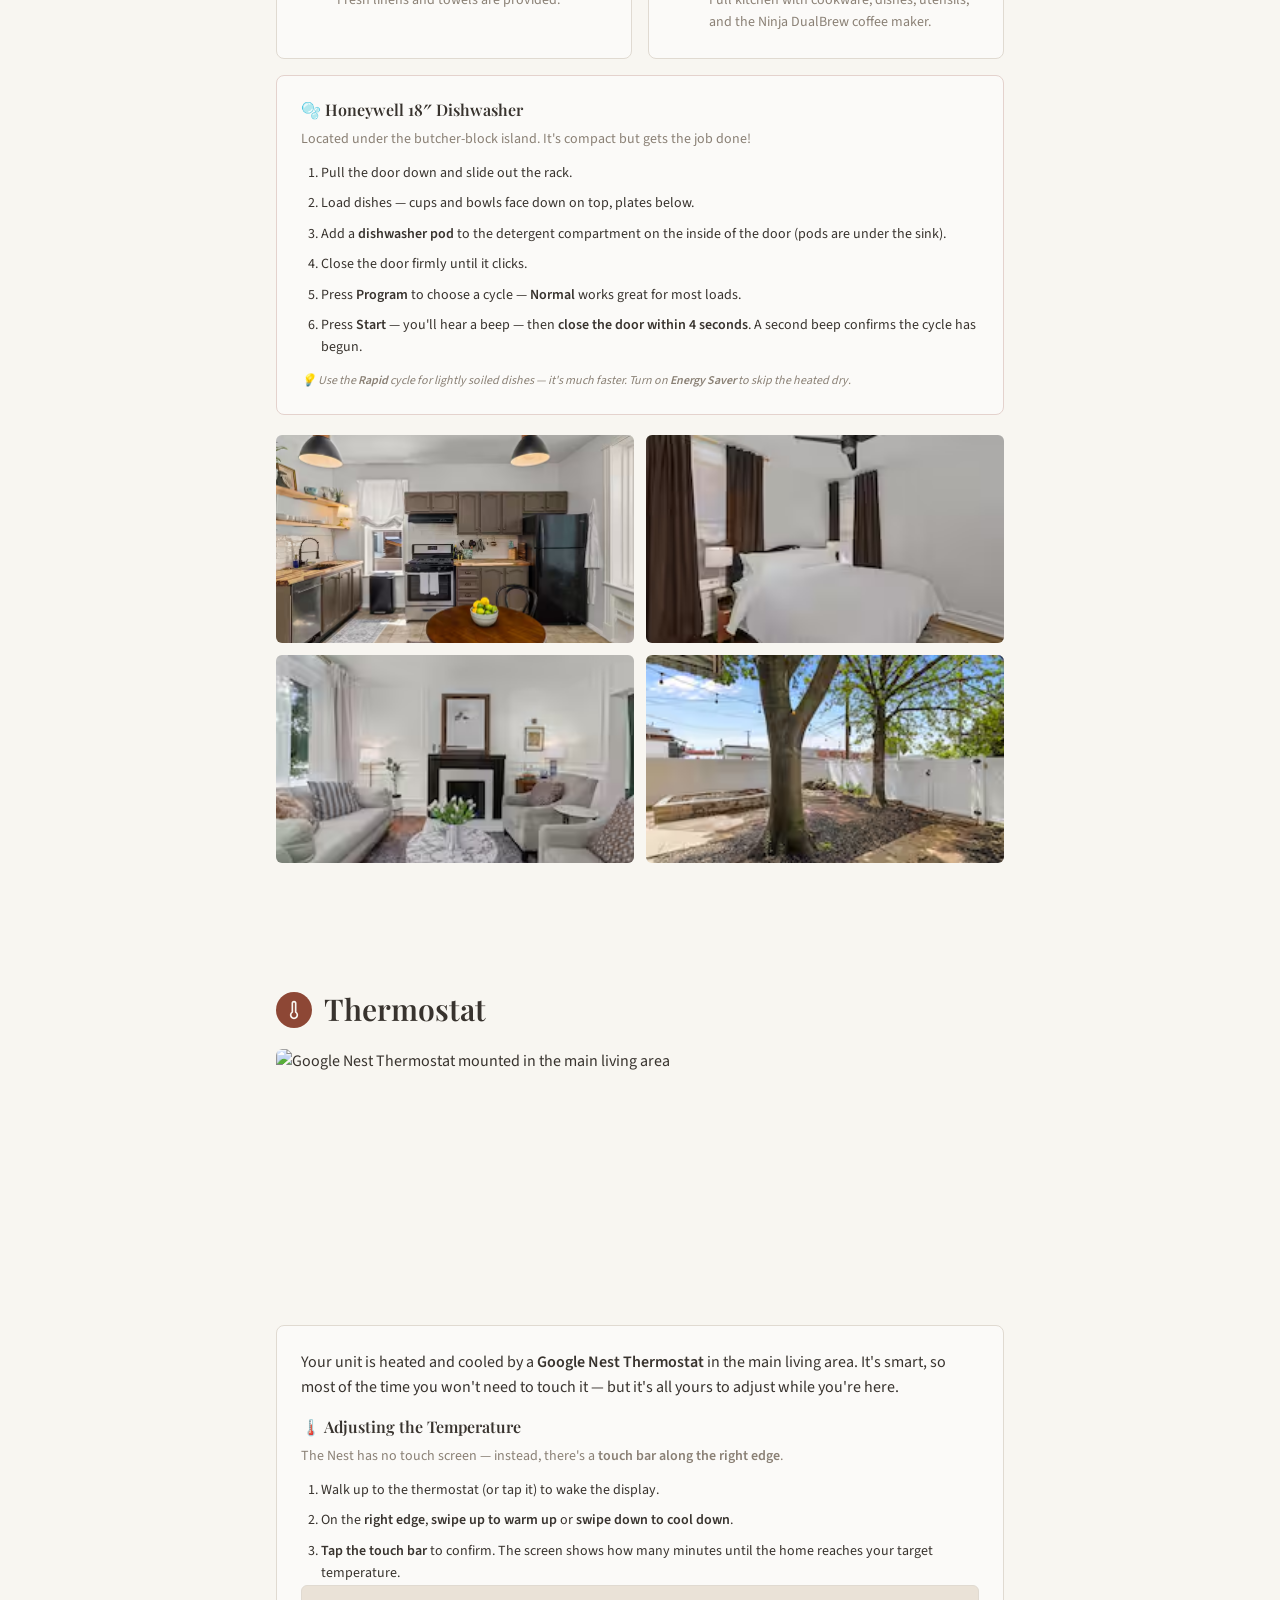
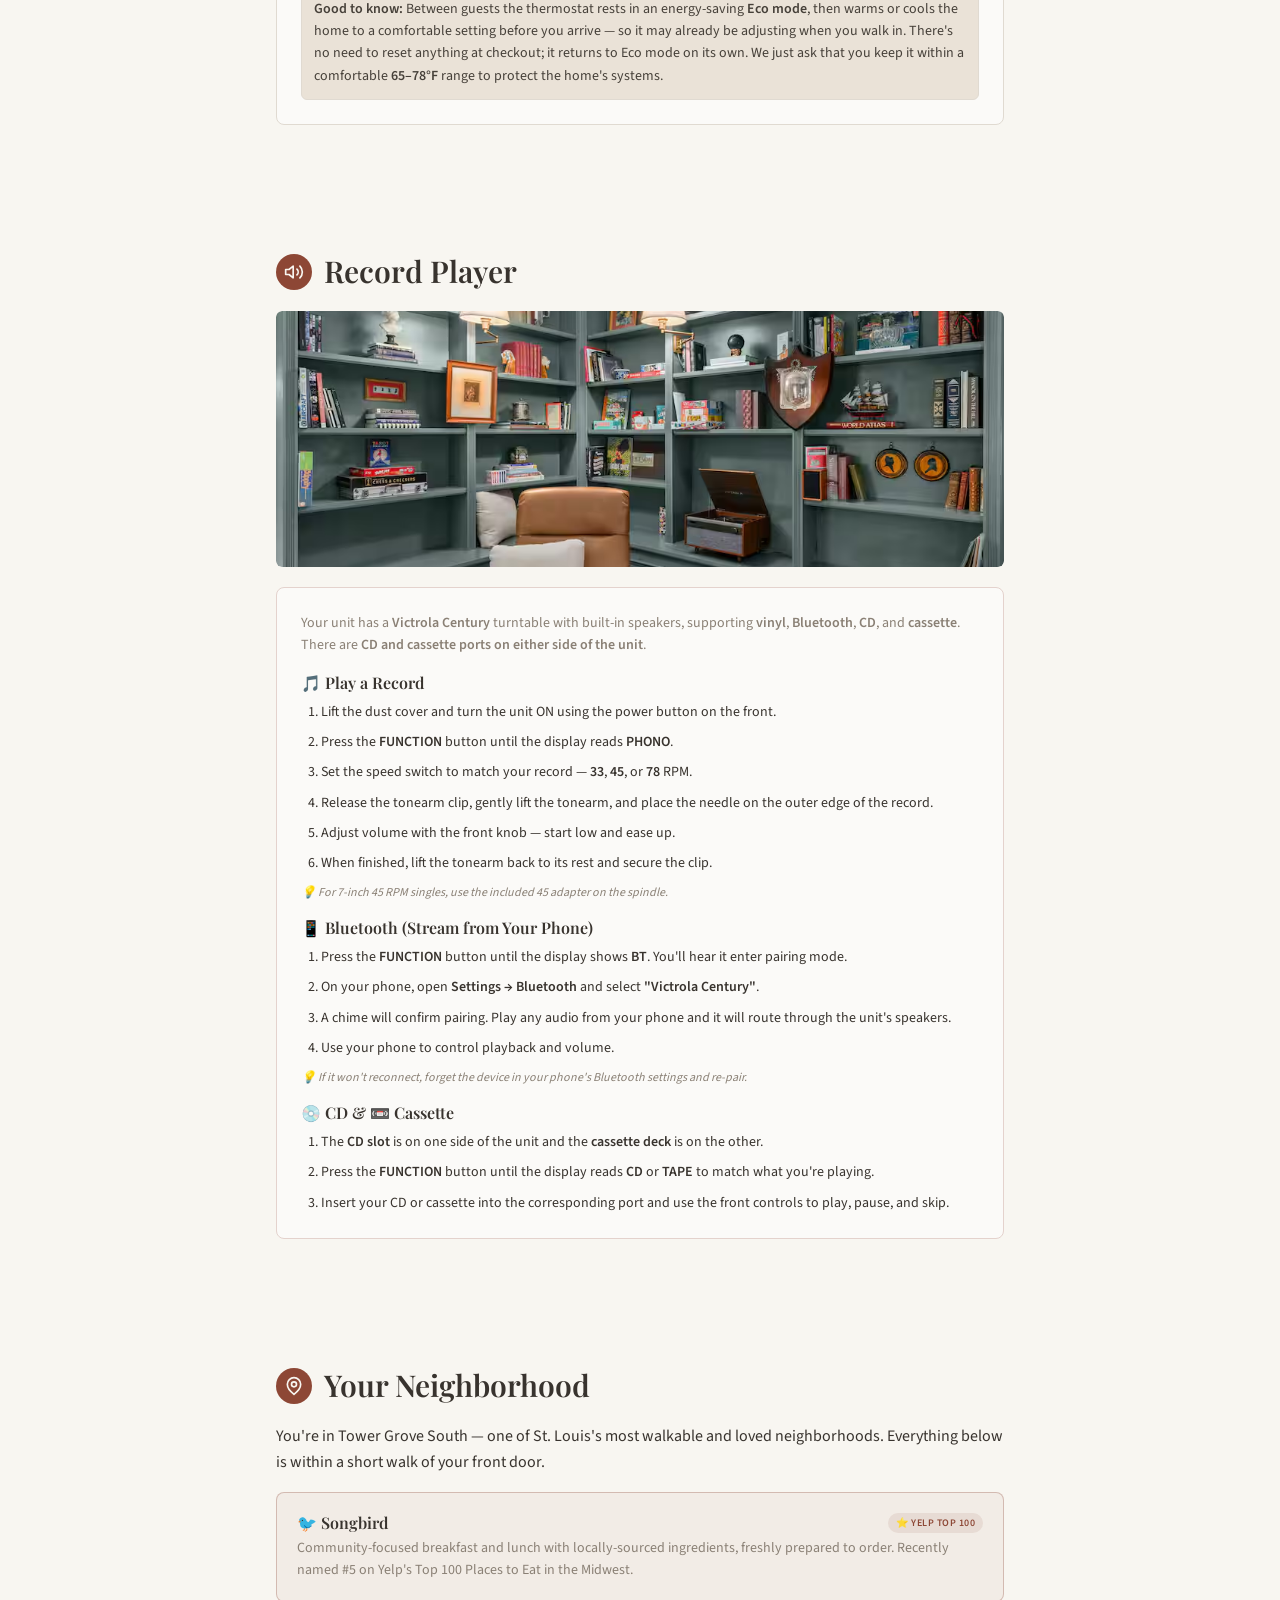
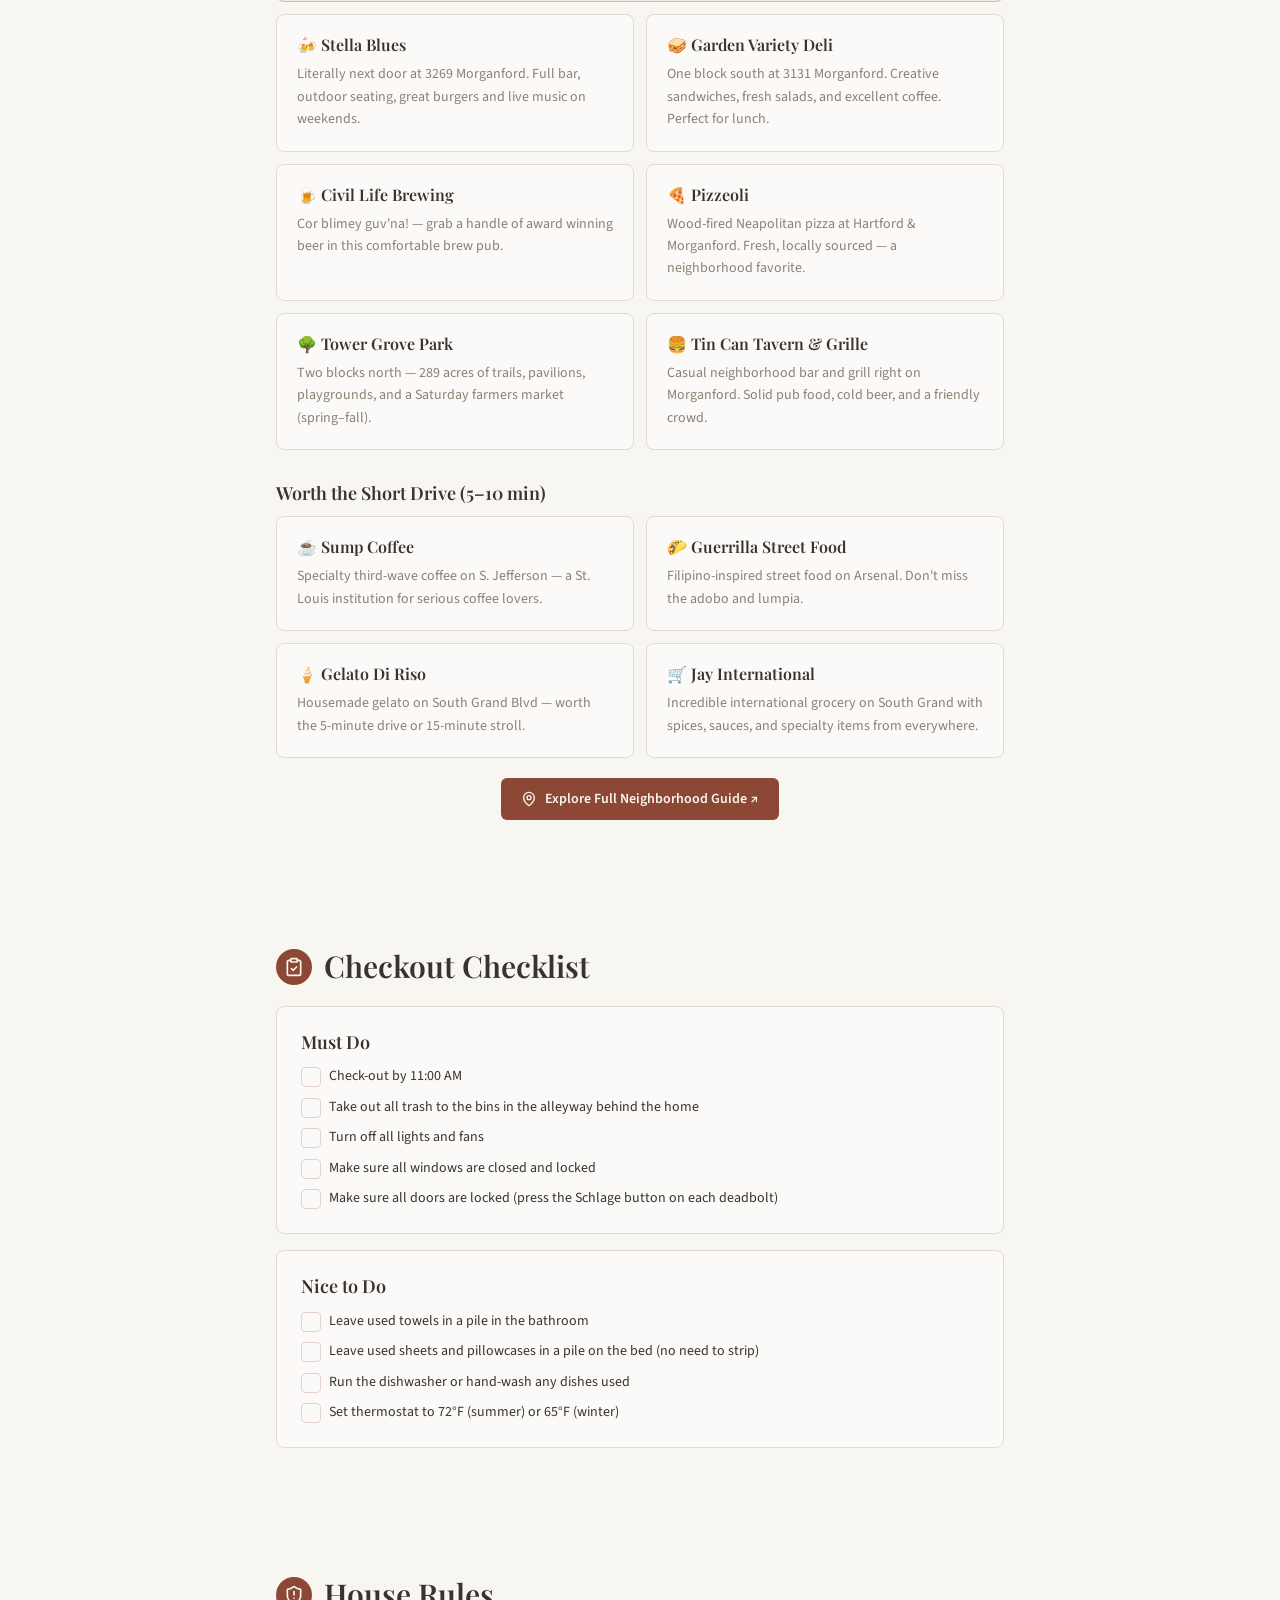
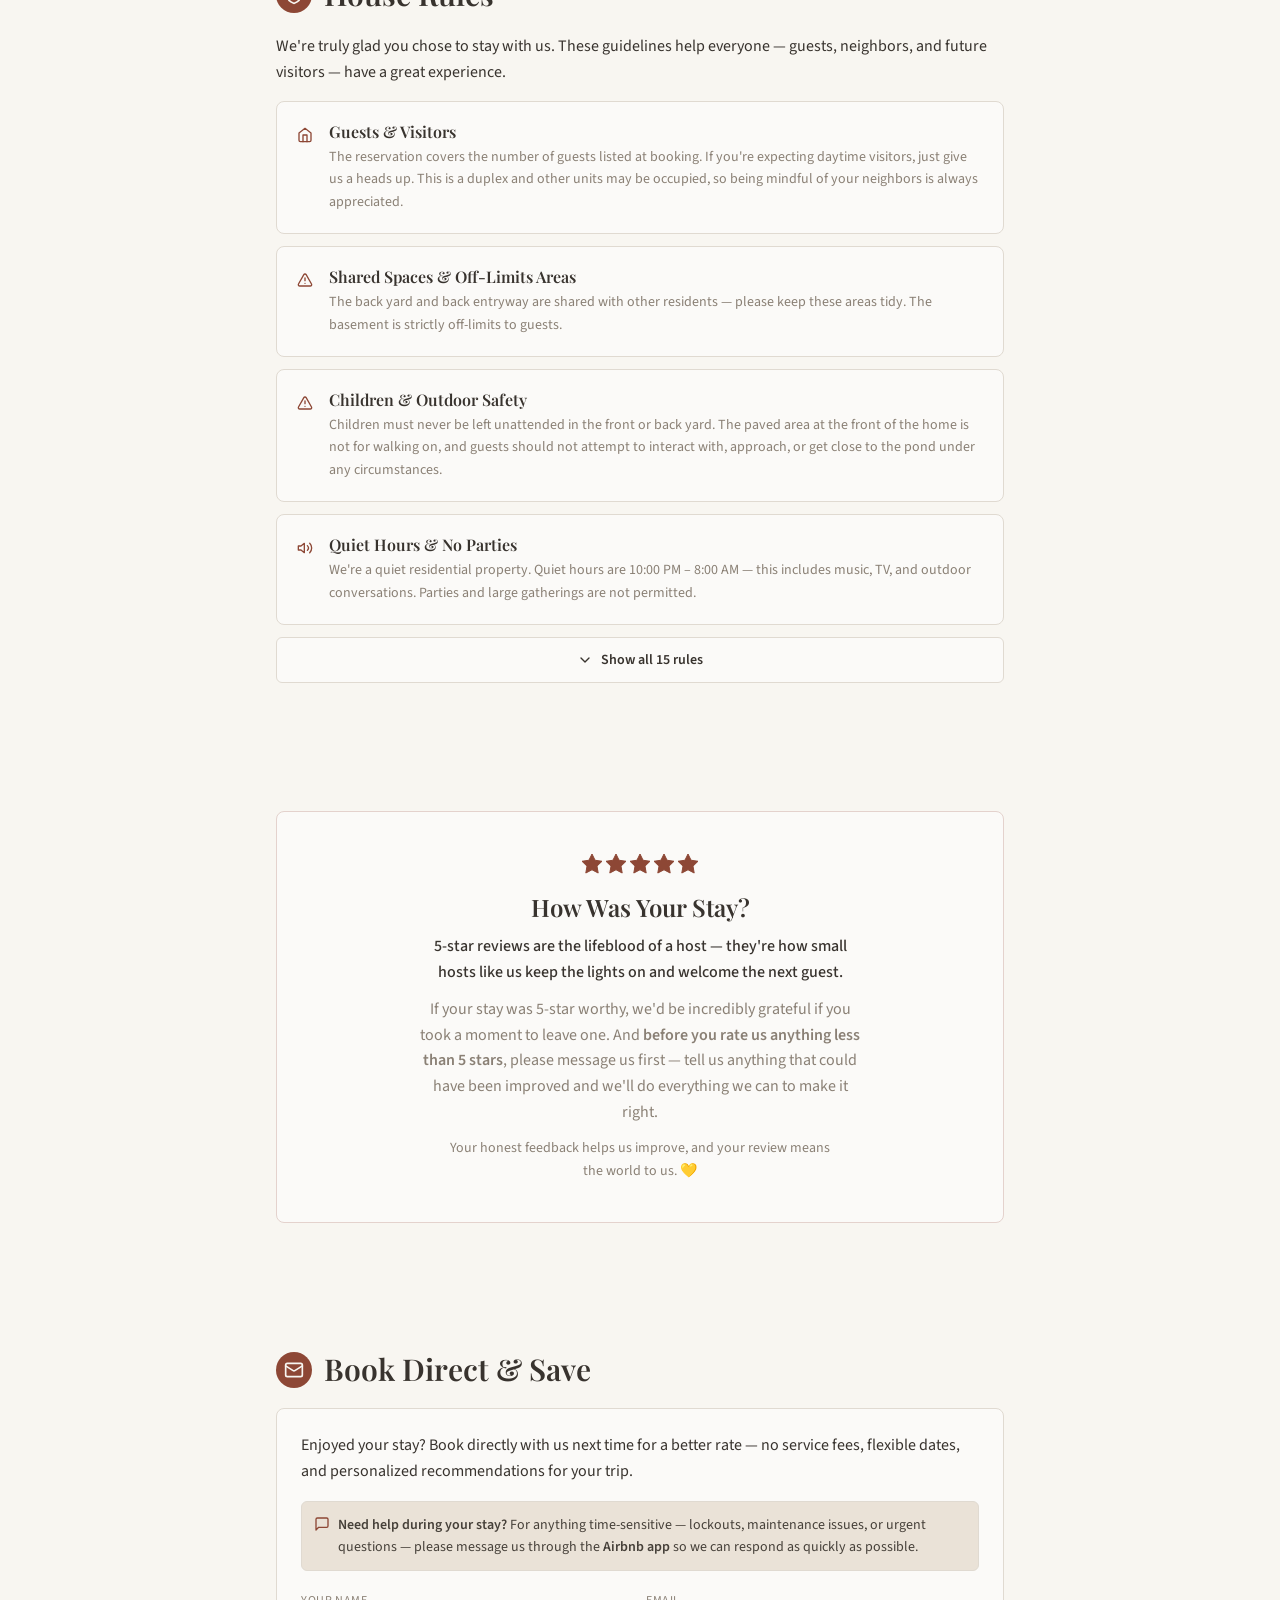
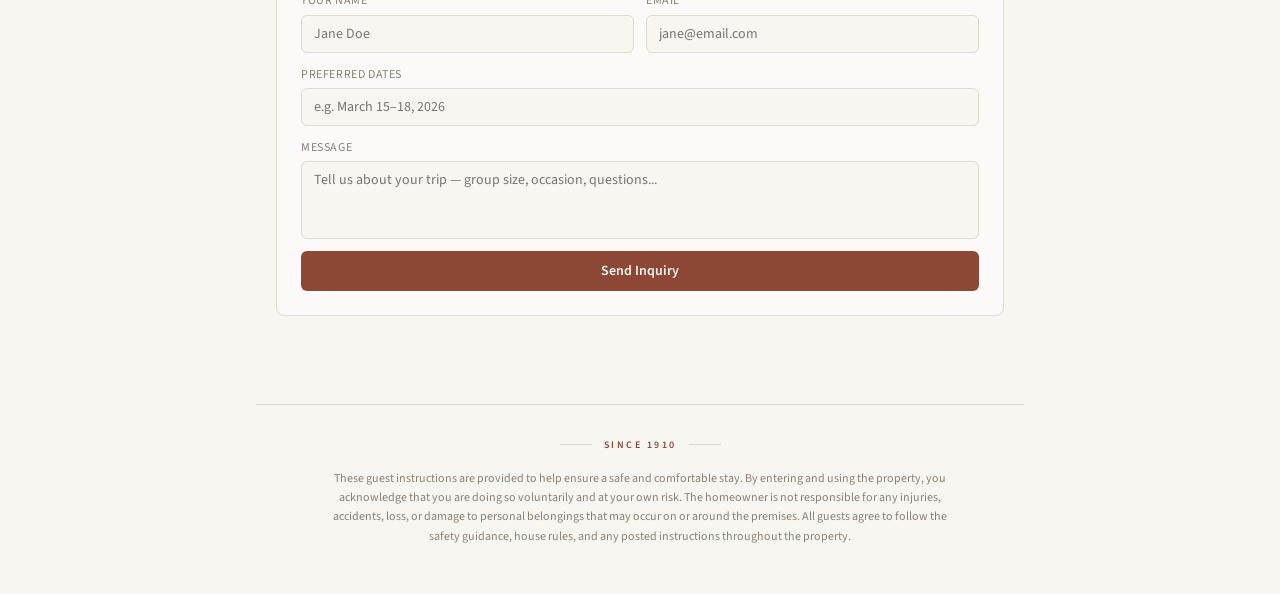
==== commit 966e2708: "Update index.html fixed the thermostat info" ====
--- a/morgan-ford-parlor/index.html
+++ b/morgan-ford-parlor/index.html
@@ -313,16 +313,23 @@
     <h2 class="section-title">Thermostat</h2>
   </div>
 
+  <div class="photo-full mb-5">
+    <img src="assets/nest-thermostat.jpg" alt="Google Nest Thermostat mounted in the main living area" loading="lazy" />
+  </div>
+
   <div class="info-card">
     <p style="color:var(--fg);margin-bottom:1rem;">
-      Your unit is heated and cooled by a <strong>Google Nest thermostat</strong> in the main living area. It's smart, so most of the time you won't need to touch it — but it's all yours to adjust while you're here.
+      Your unit is heated and cooled by a <strong>Google Nest Thermostat</strong> in the main living area. It's smart, so most of the time you won't need to touch it — but it's all yours to adjust while you're here.
     </p>
 
     <h3 class="card-h3">🌡️ Adjusting the Temperature</h3>
+    <p style="font-size:0.875rem;color:var(--muted-fg);margin-bottom:0.75rem;">
+      The Nest has no touch screen — instead, there's a <strong>touch bar along the right edge</strong>.
+    </p>
     <ol class="steps mb-4">
-      <li>Tap or turn the thermostat to wake the display.</li>
-      <li><strong>Turn the outer ring</strong> — clockwise to warm up, counter-clockwise to cool down. The target temperature shows on screen as you turn.</li>
-      <li>Stop when you reach your desired temperature — the Nest takes it from there.</li>
+      <li>Walk up to the thermostat (or tap it) to wake the display.</li>
+      <li>On the <strong>right edge</strong>, <strong>swipe up to warm up</strong> or <strong>swipe down to cool down</strong>.</li>
+      <li><strong>Tap the touch bar</strong> to confirm. The screen shows how many minutes until the home reaches your target temperature.</li>
     </ol>
 
     <div class="tips-box">
